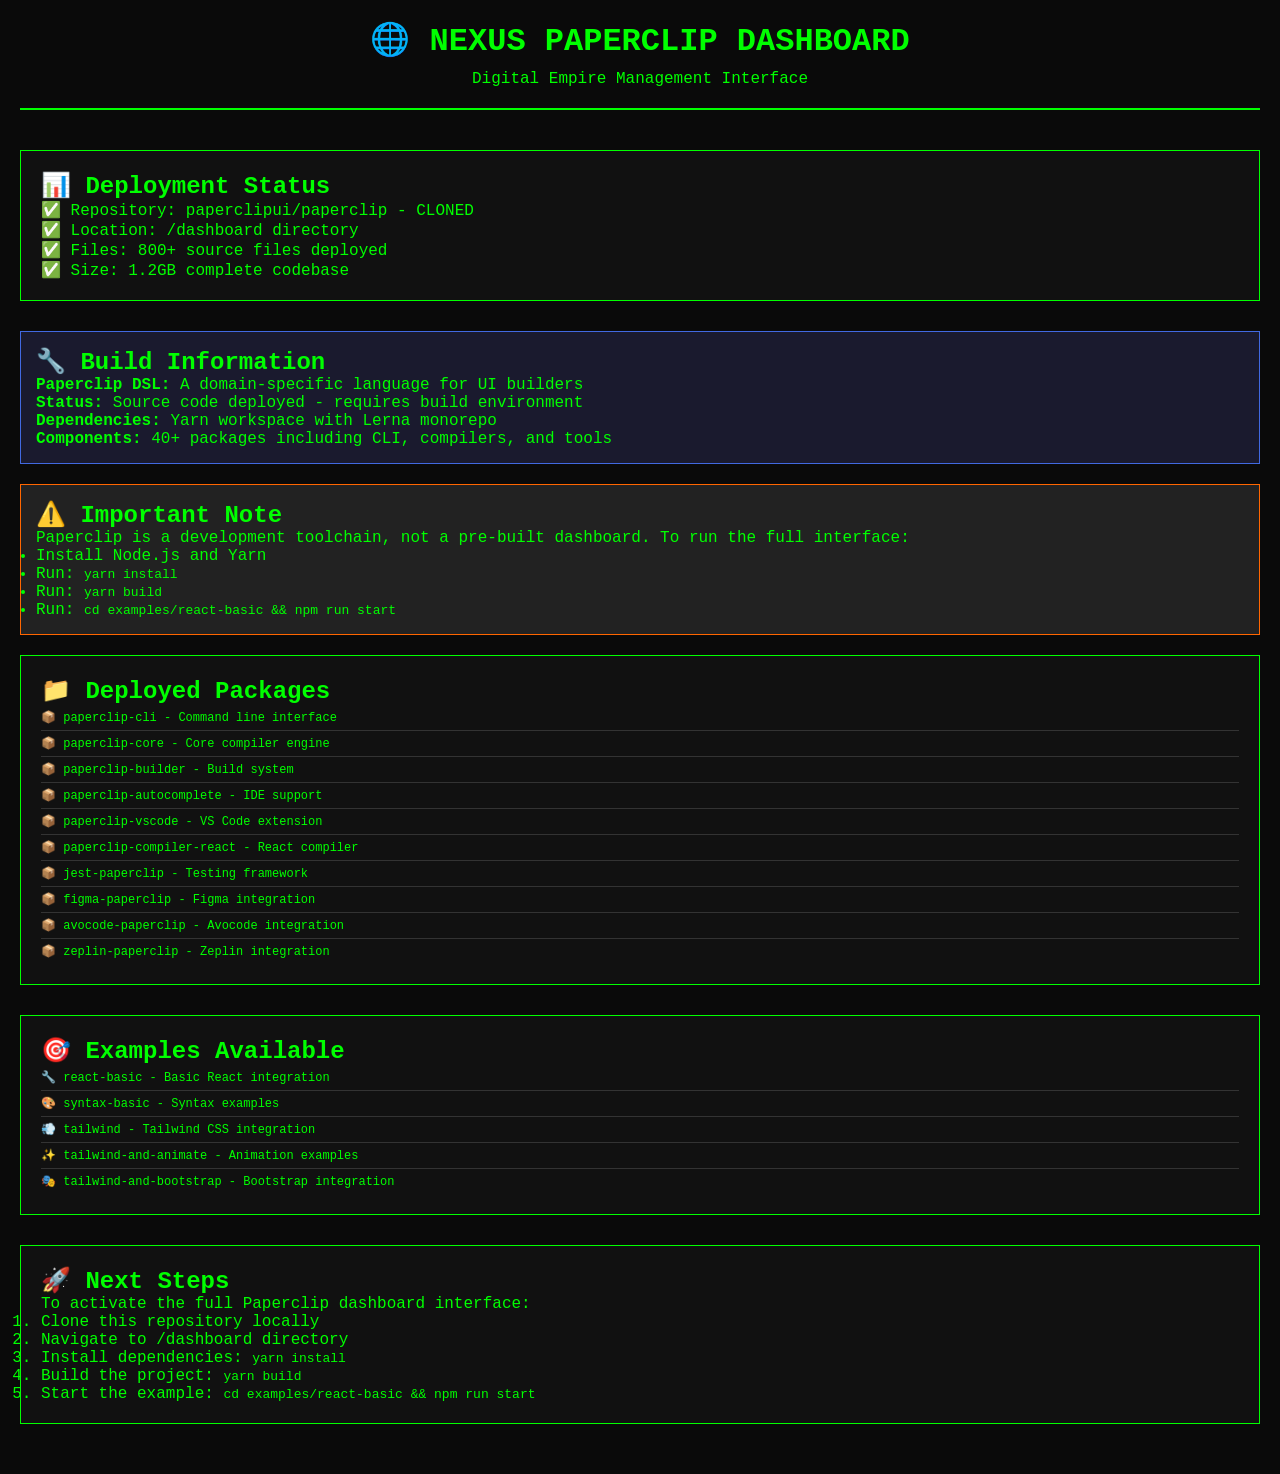
==== index.html @ abae4615 "Move index.html to root for GitHub Pages" ====
<!DOCTYPE html>
<html lang="en">
<head>
    <meta charset="UTF-8">
    <meta name="viewport" content="width=device-width, initial-scale=1.0">
    <title>NEXUS Paperclip Dashboard</title>
    <style>
        * { margin: 0; padding: 0; box-sizing: border-box; }
        body {
            font-family: 'Courier New', monospace;
            background: #0a0a0a;
            color: #00ff00;
            padding: 20px;
        }
        .header {
            text-align: center;
            margin-bottom: 40px;
            border-bottom: 2px solid #00ff00;
            padding-bottom: 20px;
        }
        .header h1 {
            font-size: 32px;
            margin-bottom: 10px;
        }
        .status {
            background: #111;
            border: 1px solid #00ff00;
            padding: 20px;
            margin-bottom: 30px;
        }
        .file-list {
            background: #111;
            border: 1px solid #00ff00;
            padding: 20px;
            margin-bottom: 30px;
        }
        .file-item {
            padding: 5px 0;
            border-bottom: 1px solid #333;
            font-size: 12px;
        }
        .file-item:last-child {
            border-bottom: none;
        }
        .note {
            background: #222;
            border: 1px solid #ff6600;
            padding: 15px;
            margin-bottom: 20px;
        }
        .build-info {
            background: #1a1a2e;
            border: 1px solid #4169E1;
            padding: 15px;
            margin-bottom: 20px;
        }
    </style>
</head>
<body>
    <div class="header">
        <h1>🌐 NEXUS PAPERCLIP DASHBOARD</h1>
        <p>Digital Empire Management Interface</p>
    </div>

    <div class="status">
        <h2>📊 Deployment Status</h2>
        <p>✅ Repository: paperclipui/paperclip - CLONED</p>
        <p>✅ Location: /dashboard directory</p>
        <p>✅ Files: 800+ source files deployed</p>
        <p>✅ Size: 1.2GB complete codebase</p>
    </div>

    <div class="build-info">
        <h2>🔧 Build Information</h2>
        <p><strong>Paperclip DSL:</strong> A domain-specific language for UI builders</p>
        <p><strong>Status:</strong> Source code deployed - requires build environment</p>
        <p><strong>Dependencies:</strong> Yarn workspace with Lerna monorepo</p>
        <p><strong>Components:</strong> 40+ packages including CLI, compilers, and tools</p>
    </div>

    <div class="note">
        <h2>⚠️ Important Note</h2>
        <p>Paperclip is a development toolchain, not a pre-built dashboard. To run the full interface:</p>
        <ul>
            <li>Install Node.js and Yarn</li>
            <li>Run: <code>yarn install</code></li>
            <li>Run: <code>yarn build</code></li>
            <li>Run: <code>cd examples/react-basic && npm run start</code></li>
        </ul>
    </div>

    <div class="file-list">
        <h2>📁 Deployed Packages</h2>
        <div class="file-item">📦 paperclip-cli - Command line interface</div>
        <div class="file-item">📦 paperclip-core - Core compiler engine</div>
        <div class="file-item">📦 paperclip-builder - Build system</div>
        <div class="file-item">📦 paperclip-autocomplete - IDE support</div>
        <div class="file-item">📦 paperclip-vscode - VS Code extension</div>
        <div class="file-item">📦 paperclip-compiler-react - React compiler</div>
        <div class="file-item">📦 jest-paperclip - Testing framework</div>
        <div class="file-item">📦 figma-paperclip - Figma integration</div>
        <div class="file-item">📦 avocode-paperclip - Avocode integration</div>
        <div class="file-item">📦 zeplin-paperclip - Zeplin integration</div>
    </div>

    <div class="file-list">
        <h2>🎯 Examples Available</h2>
        <div class="file-item">🔧 react-basic - Basic React integration</div>
        <div class="file-item">🎨 syntax-basic - Syntax examples</div>
        <div class="file-item">💨 tailwind - Tailwind CSS integration</div>
        <div class="file-item">✨ tailwind-and-animate - Animation examples</div>
        <div class="file-item">🎭 tailwind-and-bootstrap - Bootstrap integration</div>
    </div>

    <div class="status">
        <h2>🚀 Next Steps</h2>
        <p>To activate the full Paperclip dashboard interface:</p>
        <ol>
            <li>Clone this repository locally</li>
            <li>Navigate to /dashboard directory</li>
            <li>Install dependencies: <code>yarn install</code></li>
            <li>Build the project: <code>yarn build</code></li>
            <li>Start the example: <code>cd examples/react-basic && npm run start</code></li>
        </ol>
    </div>

    <script>
        console.log('NEXUS Paperclip Dashboard Loaded');
        console.log('Repository: paperclipui/paperclip');
        console.log('Status: Source code deployed successfully');
    </script>
</body>
</html>
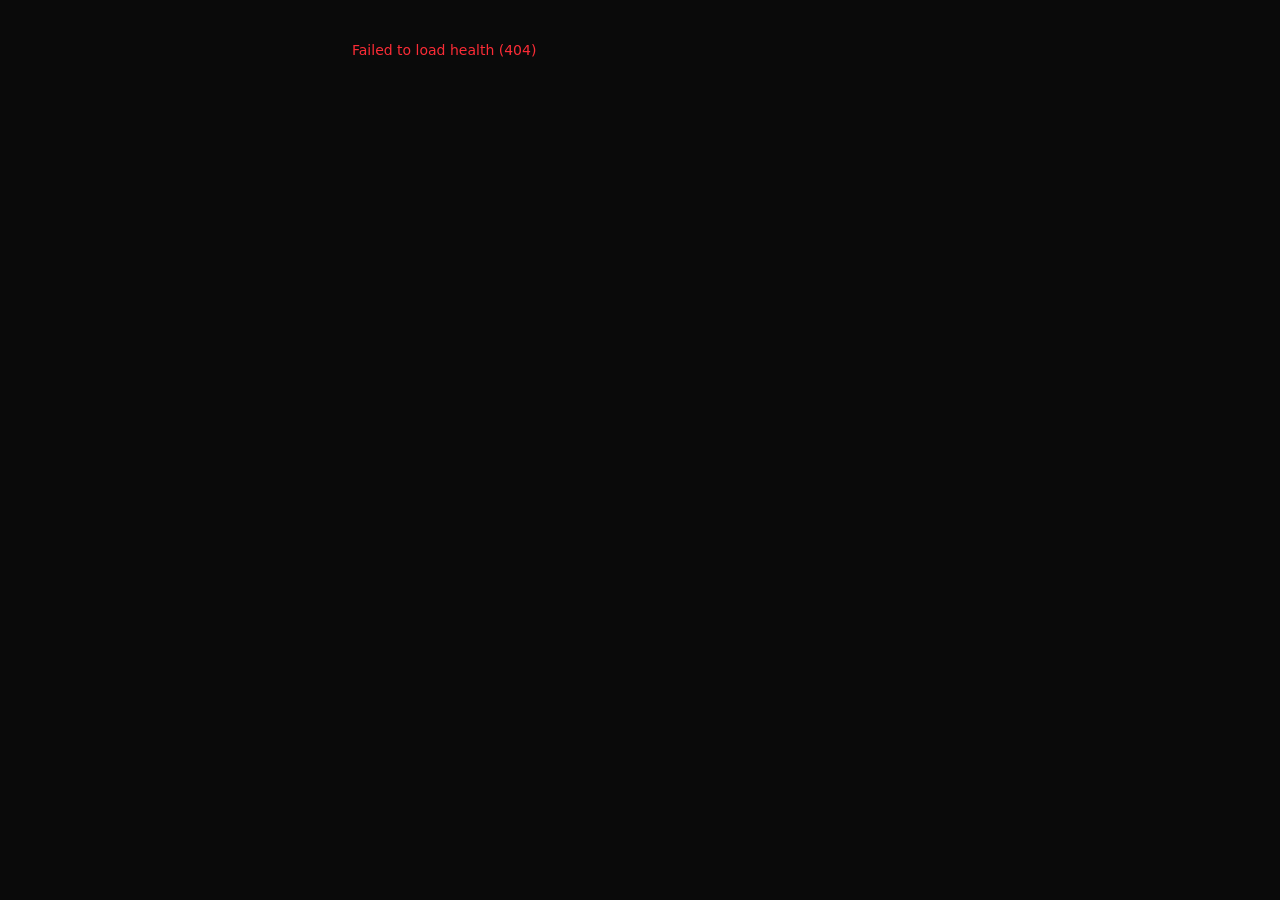
==== commit c9e68b99: "deploy: 25f101a3778b93f8e7ba72e385cc0760b57d634b" ====
--- a/index.html
+++ b/index.html
@@ -1,133 +1,49 @@
 <!DOCTYPE html>
-<html lang="en">
-<head>
-    <meta charset="UTF-8">
-    <meta name="viewport" content="width=device-width, initial-scale=1.0">
-    <title>NEXUS Paperclip Dashboard</title>
-    <style>
-        * { margin: 0; padding: 0; box-sizing: border-box; }
-        body {
-            font-family: 'Courier New', monospace;
-            background: #0a0a0a;
-            color: #00ff00;
-            padding: 20px;
+<html lang="en" class="dark">
+  <head>
+    <meta charset="UTF-8" />
+    <meta name="viewport" content="width=device-width, initial-scale=1.0, viewport-fit=cover" />
+    <meta name="theme-color" content="#18181b" />
+    <meta name="mobile-web-app-capable" content="yes" />
+    <meta name="apple-mobile-web-app-capable" content="yes" />
+    <meta name="apple-mobile-web-app-status-bar-style" content="black-translucent" />
+    <meta name="apple-mobile-web-app-title" content="Paperclip" />
+    <title>Paperclip</title>
+    <!-- PAPERCLIP_RUNTIME_BRANDING_START -->
+    <!-- PAPERCLIP_RUNTIME_BRANDING_END -->
+    <!-- PAPERCLIP_FAVICON_START -->
+    <link rel="icon" href="/favicon.ico" sizes="48x48" />
+    <link rel="icon" href="/favicon.svg" type="image/svg+xml" />
+    <link rel="icon" type="image/png" sizes="32x32" href="/favicon-32x32.png" />
+    <link rel="icon" type="image/png" sizes="16x16" href="/favicon-16x16.png" />
+    <!-- PAPERCLIP_FAVICON_END -->
+    <link rel="apple-touch-icon" sizes="180x180" href="/apple-touch-icon.png" />
+    <link rel="manifest" href="/site.webmanifest" />
+    <script>
+      (() => {
+        const key = "paperclip.theme";
+        const darkThemeColor = "#18181b";
+        const lightThemeColor = "#ffffff";
+        try {
+          const stored = window.localStorage.getItem(key);
+          const theme = stored === "light" || stored === "dark" ? stored : "dark";
+          const isDark = theme === "dark";
+          document.documentElement.classList.toggle("dark", isDark);
+          document.documentElement.style.colorScheme = isDark ? "dark" : "light";
+          const themeColorMeta = document.querySelector('meta[name="theme-color"]');
+          if (themeColorMeta) {
+            themeColorMeta.setAttribute("content", isDark ? darkThemeColor : lightThemeColor);
+          }
+        } catch {
+          document.documentElement.classList.add("dark");
+          document.documentElement.style.colorScheme = "dark";
         }
-        .header {
-            text-align: center;
-            margin-bottom: 40px;
-            border-bottom: 2px solid #00ff00;
-            padding-bottom: 20px;
-        }
-        .header h1 {
-            font-size: 32px;
-            margin-bottom: 10px;
-        }
-        .status {
-            background: #111;
-            border: 1px solid #00ff00;
-            padding: 20px;
-            margin-bottom: 30px;
-        }
-        .file-list {
-            background: #111;
-            border: 1px solid #00ff00;
-            padding: 20px;
-            margin-bottom: 30px;
-        }
-        .file-item {
-            padding: 5px 0;
-            border-bottom: 1px solid #333;
-            font-size: 12px;
-        }
-        .file-item:last-child {
-            border-bottom: none;
-        }
-        .note {
-            background: #222;
-            border: 1px solid #ff6600;
-            padding: 15px;
-            margin-bottom: 20px;
-        }
-        .build-info {
-            background: #1a1a2e;
-            border: 1px solid #4169E1;
-            padding: 15px;
-            margin-bottom: 20px;
-        }
-    </style>
-</head>
-<body>
-    <div class="header">
-        <h1>🌐 NEXUS PAPERCLIP DASHBOARD</h1>
-        <p>Digital Empire Management Interface</p>
-    </div>
-
-    <div class="status">
-        <h2>📊 Deployment Status</h2>
-        <p>✅ Repository: paperclipui/paperclip - CLONED</p>
-        <p>✅ Location: /dashboard directory</p>
-        <p>✅ Files: 800+ source files deployed</p>
-        <p>✅ Size: 1.2GB complete codebase</p>
-    </div>
-
-    <div class="build-info">
-        <h2>🔧 Build Information</h2>
-        <p><strong>Paperclip DSL:</strong> A domain-specific language for UI builders</p>
-        <p><strong>Status:</strong> Source code deployed - requires build environment</p>
-        <p><strong>Dependencies:</strong> Yarn workspace with Lerna monorepo</p>
-        <p><strong>Components:</strong> 40+ packages including CLI, compilers, and tools</p>
-    </div>
-
-    <div class="note">
-        <h2>⚠️ Important Note</h2>
-        <p>Paperclip is a development toolchain, not a pre-built dashboard. To run the full interface:</p>
-        <ul>
-            <li>Install Node.js and Yarn</li>
-            <li>Run: <code>yarn install</code></li>
-            <li>Run: <code>yarn build</code></li>
-            <li>Run: <code>cd examples/react-basic && npm run start</code></li>
-        </ul>
-    </div>
-
-    <div class="file-list">
-        <h2>📁 Deployed Packages</h2>
-        <div class="file-item">📦 paperclip-cli - Command line interface</div>
-        <div class="file-item">📦 paperclip-core - Core compiler engine</div>
-        <div class="file-item">📦 paperclip-builder - Build system</div>
-        <div class="file-item">📦 paperclip-autocomplete - IDE support</div>
-        <div class="file-item">📦 paperclip-vscode - VS Code extension</div>
-        <div class="file-item">📦 paperclip-compiler-react - React compiler</div>
-        <div class="file-item">📦 jest-paperclip - Testing framework</div>
-        <div class="file-item">📦 figma-paperclip - Figma integration</div>
-        <div class="file-item">📦 avocode-paperclip - Avocode integration</div>
-        <div class="file-item">📦 zeplin-paperclip - Zeplin integration</div>
-    </div>
-
-    <div class="file-list">
-        <h2>🎯 Examples Available</h2>
-        <div class="file-item">🔧 react-basic - Basic React integration</div>
-        <div class="file-item">🎨 syntax-basic - Syntax examples</div>
-        <div class="file-item">💨 tailwind - Tailwind CSS integration</div>
-        <div class="file-item">✨ tailwind-and-animate - Animation examples</div>
-        <div class="file-item">🎭 tailwind-and-bootstrap - Bootstrap integration</div>
-    </div>
-
-    <div class="status">
-        <h2>🚀 Next Steps</h2>
-        <p>To activate the full Paperclip dashboard interface:</p>
-        <ol>
-            <li>Clone this repository locally</li>
-            <li>Navigate to /dashboard directory</li>
-            <li>Install dependencies: <code>yarn install</code></li>
-            <li>Build the project: <code>yarn build</code></li>
-            <li>Start the example: <code>cd examples/react-basic && npm run start</code></li>
-        </ol>
-    </div>
-
-    <script>
-        console.log('NEXUS Paperclip Dashboard Loaded');
-        console.log('Repository: paperclipui/paperclip');
-        console.log('Status: Source code deployed successfully');
+      })();
     </script>
-</body>
+    <script type="module" crossorigin src="/assets/index-DBmn1EI9.js"></script>
+    <link rel="stylesheet" crossorigin href="/assets/index-B8541f5-.css">
+  </head>
+  <body>
+    <div id="root"></div>
+  </body>
 </html>
--- a/assets/index-B8541f5-.css
+++ b/assets/index-B8541f5-.css
@@ -0,0 +1 @@
+:root,.light,.light-theme{--blue-1: #fbfdff;--blue-2: #f4faff;--blue-3: #e6f4fe;--blue-4: #d5efff;--blue-5: #c2e5ff;--blue-6: #acd8fc;--blue-7: #8ec8f6;--blue-8: #5eb1ef;--blue-9: #0090ff;--blue-10: #0588f0;--blue-11: #0d74ce;--blue-12: #113264}@supports (color: color(display-p3 1 1 1)){@media(color-gamut:p3){:root,.light,.light-theme{--blue-1: color(display-p3 .986 .992 .999);--blue-2: color(display-p3 .96 .979 .998);--blue-3: color(display-p3 .912 .956 .991);--blue-4: color(display-p3 .853 .932 1);--blue-5: color(display-p3 .788 .894 .998);--blue-6: color(display-p3 .709 .843 .976);--blue-7: color(display-p3 .606 .777 .947);--blue-8: color(display-p3 .451 .688 .917);--blue-9: color(display-p3 .247 .556 .969);--blue-10: color(display-p3 .234 .523 .912);--blue-11: color(display-p3 .15 .44 .84);--blue-12: color(display-p3 .102 .193 .379)}}}.dark,.dark-theme{--blue-1: #0d1520;--blue-2: #111927;--blue-3: #0d2847;--blue-4: #003362;--blue-5: #004074;--blue-6: #104d87;--blue-7: #205d9e;--blue-8: #2870bd;--blue-9: #0090ff;--blue-10: #3b9eff;--blue-11: #70b8ff;--blue-12: #c2e6ff}@supports (color: color(display-p3 1 1 1)){@media(color-gamut:p3){.dark,.dark-theme{--blue-1: color(display-p3 .057 .081 .122);--blue-2: color(display-p3 .072 .098 .147);--blue-3: color(display-p3 .078 .154 .27);--blue-4: color(display-p3 .033 .197 .37);--blue-5: color(display-p3 .08 .245 .441);--blue-6: color(display-p3 .14 .298 .511);--blue-7: color(display-p3 .195 .361 .6);--blue-8: color(display-p3 .239 .434 .72);--blue-9: color(display-p3 .247 .556 .969);--blue-10: color(display-p3 .344 .612 .973);--blue-11: color(display-p3 .49 .72 1);--blue-12: color(display-p3 .788 .898 .99)}}}:root,.light,.light-theme{--slate-1: #fcfcfd;--slate-2: #f9f9fb;--slate-3: #f0f0f3;--slate-4: #e8e8ec;--slate-5: #e0e1e6;--slate-6: #d9d9e0;--slate-7: #cdced6;--slate-8: #b9bbc6;--slate-9: #8b8d98;--slate-10: #80838d;--slate-11: #60646c;--slate-12: #1c2024}@supports (color: color(display-p3 1 1 1)){@media(color-gamut:p3){:root,.light,.light-theme{--slate-1: color(display-p3 .988 .988 .992);--slate-2: color(display-p3 .976 .976 .984);--slate-3: color(display-p3 .94 .941 .953);--slate-4: color(display-p3 .908 .909 .925);--slate-5: color(display-p3 .88 .881 .901);--slate-6: color(display-p3 .85 .852 .876);--slate-7: color(display-p3 .805 .808 .838);--slate-8: color(display-p3 .727 .733 .773);--slate-9: color(display-p3 .547 .553 .592);--slate-10: color(display-p3 .503 .512 .549);--slate-11: color(display-p3 .379 .392 .421);--slate-12: color(display-p3 .113 .125 .14)}}}.dark,.dark-theme{--slate-1: #111113;--slate-2: #18191b;--slate-3: #212225;--slate-4: #272a2d;--slate-5: #2e3135;--slate-6: #363a3f;--slate-7: #43484e;--slate-8: #5a6169;--slate-9: #696e77;--slate-10: #777b84;--slate-11: #b0b4ba;--slate-12: #edeef0}@supports (color: color(display-p3 1 1 1)){@media(color-gamut:p3){.dark,.dark-theme{--slate-1: color(display-p3 .067 .067 .074);--slate-2: color(display-p3 .095 .098 .105);--slate-3: color(display-p3 .13 .135 .145);--slate-4: color(display-p3 .156 .163 .176);--slate-5: color(display-p3 .183 .191 .206);--slate-6: color(display-p3 .215 .226 .244);--slate-7: color(display-p3 .265 .28 .302);--slate-8: color(display-p3 .357 .381 .409);--slate-9: color(display-p3 .415 .431 .463);--slate-10: color(display-p3 .469 .483 .514);--slate-11: color(display-p3 .692 .704 .728);--slate-12: color(display-p3 .93 .933 .94)}}}:root,.light,.light-theme{--grass-1: #fbfefb;--grass-2: #f5fbf5;--grass-3: #e9f6e9;--grass-4: #daf1db;--grass-5: #c9e8ca;--grass-6: #b2ddb5;--grass-7: #94ce9a;--grass-8: #65ba74;--grass-9: #46a758;--grass-10: #3e9b4f;--grass-11: #2a7e3b;--grass-12: #203c25}@supports (color: color(display-p3 1 1 1)){@media(color-gamut:p3){:root,.light,.light-theme{--grass-1: color(display-p3 .986 .996 .985);--grass-2: color(display-p3 .966 .983 .964);--grass-3: color(display-p3 .923 .965 .917);--grass-4: color(display-p3 .872 .94 .865);--grass-5: color(display-p3 .811 .908 .802);--grass-6: color(display-p3 .733 .864 .724);--grass-7: color(display-p3 .628 .803 .622);--grass-8: color(display-p3 .477 .72 .482);--grass-9: color(display-p3 .38 .647 .378);--grass-10: color(display-p3 .344 .598 .342);--grass-11: color(display-p3 .263 .488 .261);--grass-12: color(display-p3 .151 .233 .153)}}}:root,.light,.light-theme{--cyan-1: #fafdfe;--cyan-2: #f2fafb;--cyan-3: #def7f9;--cyan-4: #caf1f6;--cyan-5: #b5e9f0;--cyan-6: #9ddde7;--cyan-7: #7dcedc;--cyan-8: #3db9cf;--cyan-9: #00a2c7;--cyan-10: #0797b9;--cyan-11: #107d98;--cyan-12: #0d3c48}@supports (color: color(display-p3 1 1 1)){@media(color-gamut:p3){:root,.light,.light-theme{--cyan-1: color(display-p3 .982 .992 .996);--cyan-2: color(display-p3 .955 .981 .984);--cyan-3: color(display-p3 .888 .965 .975);--cyan-4: color(display-p3 .821 .941 .959);--cyan-5: color(display-p3 .751 .907 .935);--cyan-6: color(display-p3 .671 .862 .9);--cyan-7: color(display-p3 .564 .8 .854);--cyan-8: color(display-p3 .388 .715 .798);--cyan-9: color(display-p3 .282 .627 .765);--cyan-10: color(display-p3 .264 .583 .71);--cyan-11: color(display-p3 .08 .48 .63);--cyan-12: color(display-p3 .108 .232 .277)}}}:root,.light,.light-theme{--amber-1: #fefdfb;--amber-2: #fefbe9;--amber-3: #fff7c2;--amber-4: #ffee9c;--amber-5: #fbe577;--amber-6: #f3d673;--amber-7: #e9c162;--amber-8: #e2a336;--amber-9: #ffc53d;--amber-10: #ffba18;--amber-11: #ab6400;--amber-12: #4f3422}@supports (color: color(display-p3 1 1 1)){@media(color-gamut:p3){:root,.light,.light-theme{--amber-1: color(display-p3 .995 .992 .985);--amber-2: color(display-p3 .994 .986 .921);--amber-3: color(display-p3 .994 .969 .782);--amber-4: color(display-p3 .989 .937 .65);--amber-5: color(display-p3 .97 .902 .527);--amber-6: color(display-p3 .936 .844 .506);--amber-7: color(display-p3 .89 .762 .443);--amber-8: color(display-p3 .85 .65 .3);--amber-9: color(display-p3 1 .77 .26);--amber-10: color(display-p3 .959 .741 .274);--amber-11: color(display-p3 .64 .4 0);--amber-12: color(display-p3 .294 .208 .145)}}}:root,.light,.light-theme{--red-1: #fffcfc;--red-2: #fff7f7;--red-3: #feebec;--red-4: #ffdbdc;--red-5: #ffcdce;--red-6: #fdbdbe;--red-7: #f4a9aa;--red-8: #eb8e90;--red-9: #e5484d;--red-10: #dc3e42;--red-11: #ce2c31;--red-12: #641723}@supports (color: color(display-p3 1 1 1)){@media(color-gamut:p3){:root,.light,.light-theme{--red-1: color(display-p3 .998 .989 .988);--red-2: color(display-p3 .995 .971 .971);--red-3: color(display-p3 .985 .925 .925);--red-4: color(display-p3 .999 .866 .866);--red-5: color(display-p3 .984 .812 .811);--red-6: color(display-p3 .955 .751 .749);--red-7: color(display-p3 .915 .675 .672);--red-8: color(display-p3 .872 .575 .572);--red-9: color(display-p3 .83 .329 .324);--red-10: color(display-p3 .798 .294 .285);--red-11: color(display-p3 .744 .234 .222);--red-12: color(display-p3 .36 .115 .143)}}}.mdxeditor .cm-editor{--sp-font-mono: var(--font-mono);--sp-font-body: var(--font-body);padding:var(--sp-space-4) 0}.mdxeditor .sp-editor .cm-editor{padding-bottom:0}.mdxeditor .cm-scroller{padding:0!important}.mdxeditor .cm-focused{outline:none}.mdxeditor .sp-wrapper{overflow:hidden}.mdxeditor .sp-layout{border:none}.mdxeditor .sp-cm pre{white-space:break-spaces;word-break:break-word;overflow-wrap:anywhere;flex-shrink:1}.mdxeditor .cm-mergeView .cm-scroller,.mdxeditor .cm-sourceView .cm-scroller{font-family:var(--font-mono);line-height:1.3rem;font-size:var(--text-xs)}.mdxeditor .cm-gutters{background:transparent;font-size:var(--text-xxs)}.mdxeditor .cm-activeLine{background:transparent}.mdxeditor .cm-tooltip-autocomplete{background:var(--baseBgSubtle)}.mdxeditor hr.selected[data-lexical-decorator=true]{outline:2px solid highlight}._editorRoot_1e2ox_53{--accentBase: var(--blue-1);--accentBgSubtle: var(--blue-2);--accentBg: var(--blue-3);--accentBgHover: var(--blue-4);--accentBgActive: var(--blue-5);--accentLine: var(--blue-6);--accentBorder: var(--blue-7);--accentBorderHover: var(--blue-8);--accentSolid: var(--blue-9);--accentSolidHover: var(--blue-10);--accentText: var(--blue-11);--accentTextContrast: var(--blue-12);--basePageBg: white;--baseBase: var(--slate-1);--baseBgSubtle: var(--slate-2);--baseBg: var(--slate-3);--baseBgHover: var(--slate-4);--baseBgActive: var(--slate-5);--baseLine: var(--slate-6);--baseBorder: var(--slate-7);--baseBorderHover: var(--slate-8);--baseSolid: var(--slate-9);--baseSolidHover: var(--slate-10);--baseText: var(--slate-11);--baseTextContrast: var(--slate-12);--admonitionTipBg: var(--cyan-4);--admonitionTipBorder: var(--cyan-8);--admonitionInfoBg: var(--grass-4);--admonitionInfoBorder: var(--grass-8);--admonitionCautionBg: var(--amber-4);--admonitionCautionBorder: var(--amber-8);--admonitionDangerBg: var(--red-4);--admonitionDangerBorder: var(--red-8);--admonitionNoteBg: var(--slate-4);--admonitionNoteBorder: var(--slate-8);--error-color: var(--red-10);--spacing-0: 0px;--spacing-px: 1px;--spacing-0_5: .125rem;--spacing-1: .25rem;--spacing-1_5: .375rem;--spacing-2: .5rem;--spacing-2_5: .625rem;--spacing-3: .75rem;--spacing-3_5: .875rem;--spacing-4: 1rem;--spacing-5: 1.25rem;--spacing-6: 1.5rem;--spacing-7: 1.75rem;--spacing-8: 2rem;--spacing-9: 2.25rem;--spacing-10: 2.5rem;--spacing-11: 2.75rem;--spacing-12: 3rem;--spacing-14: 3.5rem;--spacing-16: 4rem;--spacing-20: 5rem;--spacing-24: 6rem;--spacing-28: 7rem;--spacing-32: 8rem;--spacing-36: 9rem;--spacing-40: 10rem;--spacing-44: 11rem;--spacing-48: 12rem;--spacing-52: 13rem;--spacing-56: 14rem;--spacing-60: 15rem;--spacing-64: 16rem;--spacing-72: 18rem;--spacing-80: 20rem;--spacing-96: 24rem;--radius-none: 0px;--radius-small: var(--spacing-0_5);--radius-base: var(--spacing-1);--radius-medium: var(--spacing-1_5);--radius-large: var(--spacing-2);--radius-extra-large: var(--spacing-3);--radius-full: 9999px;--font-mono: ui-monospace, SFMono-Regular, Menlo, Monaco, Consolas, "Liberation Mono", "Courier New", monospace;--font-body: system-ui, -apple-system, BlinkMacSystemFont, "Segoe UI", Roboto, Oxygen, Ubuntu, Cantarell, "Open Sans", "Helvetica Neue", sans-serif;--text-base: 1rem;--text-sm: .875rem;--text-xs: .75rem;--text-xxs: .6rem;font-family:var(--font-body);color:var(--baseText)}._nestedListItem_1e2ox_158{list-style:none}._toolbarRoot_1e2ox_162{z-index:2;display:flex;flex-direction:row;gap:var(--spacing-1);border-radius:var(--radius-medium);padding:var(--spacing-1_5);align-items:center;overflow-x:auto;position:sticky;top:0;background-color:var(--baseBg);width:inherit}._toolbarRoot_1e2ox_162 div[role=separator]{margin:var(--spacing-2) var(--spacing-1);border-left:1px solid var(--baseBorder);border-right:1px solid var(--baseBase);height:var(--spacing-4)}._toolbarRoot_1e2ox_162 svg{color:var(--baseTextContrast);display:block}._readOnlyToolbarRoot_1e2ox_189{pointer-events:none;background:var(--baseBase)}._readOnlyToolbarRoot_1e2ox_189>div{opacity:.5}._toolbarModeSwitch_1e2ox_198{opacity:1!important;margin-left:auto;align-self:stretch;align-items:stretch;display:flex;border:1px solid var(--baseBg);border-radius:var(--radius-medium);font-size:var(--text-xs)}._toolbarModeSwitch_1e2ox_198 ._toolbarToggleItem_1e2ox_208{padding-inline-end:var(--spacing-4);padding-inline-start:var(--spacing-4)}._toolbarModeSwitch_1e2ox_198 ._toolbarToggleItem_1e2ox_208:active,._toolbarModeSwitch_1e2ox_198 ._toolbarToggleItem_1e2ox_208[data-state=on]{background-color:var(--baseBorder)}._toolbarGroupOfGroups_1e2ox_219{display:flex;margin:0 var(--spacing-1)}._toolbarToggleSingleGroup_1e2ox_224:first-of-type ._toolbarToggleItem_1e2ox_208:only-child,._toolbarToggleSingleGroup_1e2ox_224:only-child ._toolbarToggleItem_1e2ox_208:first-child,._toolbarModeSwitch_1e2ox_198 ._toolbarToggleItem_1e2ox_208:first-child{border-top-left-radius:var(--radius-base);border-bottom-left-radius:var(--radius-base)}._toolbarToggleSingleGroup_1e2ox_224:last-of-type ._toolbarToggleItem_1e2ox_208:only-child,._toolbarToggleSingleGroup_1e2ox_224:only-child ._toolbarToggleItem_1e2ox_208:last-child,._toolbarModeSwitch_1e2ox_198 ._toolbarToggleItem_1e2ox_208:last-child{border-top-right-radius:var(--radius-base);border-bottom-right-radius:var(--radius-base)}._toolbarToggleItem_1e2ox_208,._toolbarButton_1e2ox_239{border:0;background-color:transparent;font-size:inherit;-webkit-appearance:none;-moz-appearance:none;appearance:none;all:unset;box-sizing:border-box;cursor:default;padding:var(--spacing-0_5)}@media(hover:hover){._toolbarToggleItem_1e2ox_208:hover,._toolbarButton_1e2ox_239:hover{background-color:var(--baseBgActive)}}._toolbarToggleItem_1e2ox_208:active svg,._toolbarButton_1e2ox_239:active svg{transform:translate(1px,1px)}._toolbarToggleItem_1e2ox_208[data-state=on],._toolbarButton_1e2ox_239[data-state=on],._toolbarToggleItem_1e2ox_208:active,._toolbarButton_1e2ox_239:active{color:var(--baseTextContrast);background-color:var(--baseBgActive)}._toolbarToggleItem_1e2ox_208[data-disabled],._toolbarButton_1e2ox_239[data-disabled]{pointer-events:none}._toolbarToggleItem_1e2ox_208[data-disabled] svg,._toolbarButton_1e2ox_239[data-disabled] svg{color:var(--baseBorderHover)}._toolbarButton_1e2ox_239{border-radius:var(--radius-base)}._toolbarButton_1e2ox_239+._toolbarButton_1e2ox_239{margin-left:var(--spacing-1)}._activeToolbarButton_1e2ox_275{color:var(--accentText)}._toolbarToggleSingleGroup_1e2ox_224{display:flex;align-items:center;white-space:nowrap}._toolbarNodeKindSelectContainer_1e2ox_285,._toolbarButtonDropdownContainer_1e2ox_286,._toolbarCodeBlockLanguageSelectContent_1e2ox_287,._selectContainer_1e2ox_288{filter:drop-shadow(0 2px 2px rgb(0 0 0 / .2));z-index:3;width:var(--spacing-36);border-bottom-left-radius:var(--radius-base);border-bottom-right-radius:var(--radius-base);background-color:var(--basePageBg);font-size:var(--text-sm)}._toolbarButtonDropdownContainer_1e2ox_286,._toolbarButtonDropdownContainer_1e2ox_286 ._selectItem_1e2ox_301:first-child{border-top-right-radius:var(--radius-base)}._toolbarNodeKindSelectTrigger_1e2ox_306,._toolbarButtonSelectTrigger_1e2ox_307,._selectTrigger_1e2ox_308{border:0;background-color:transparent;display:flex;color:inherit;align-items:center;width:var(--spacing-36);padding:var(--spacing-0_5) var(--spacing-1);padding-inline-start:var(--spacing-2);border-radius:var(--radius-medium);white-space:nowrap;flex-wrap:nowrap;font-size:var(--text-sm);background-color:var(--basePageBg);margin:0 var(--spacing-1)}._toolbarNodeKindSelectTrigger_1e2ox_306[data-state=open],._toolbarButtonSelectTrigger_1e2ox_307[data-state=open],._selectTrigger_1e2ox_308[data-state=open]{filter:drop-shadow(0 2px 2px rgb(0 0 0 / .2));border-bottom-right-radius:var(--radius-none);border-bottom-left-radius:var(--radius-none)}._selectTrigger_1e2ox_308[data-placeholder]>span:first-child{color:var(--baseBorderHover)}._toolbarButtonSelectTrigger_1e2ox_307{width:auto;padding-inline-start:var(--spacing-2);padding-inline-end:var(--spacing-1);padding-block:var(--spacing-0_5)}._toolbarCodeBlockLanguageSelectTrigger_1e2ox_343,._toolbarCodeBlockLanguageSelectContent_1e2ox_287{width:var(--spacing-48)}._toolbarNodeKindSelectItem_1e2ox_348,._selectItem_1e2ox_301{cursor:default;display:flex;padding:var(--spacing-2)}._toolbarNodeKindSelectItem_1e2ox_348[data-highlighted],._selectItem_1e2ox_301[data-highlighted]{background-color:var(--baseBg)}._toolbarNodeKindSelectItem_1e2ox_348[data-state=checked],._selectItem_1e2ox_301[data-state=checked]{color:var(--baseTextContrast);background-color:var(--baseBg)}._toolbarNodeKindSelectItem_1e2ox_348[data-highlighted],._selectItem_1e2ox_301[data-highlighted]{outline:none}._toolbarNodeKindSelectItem_1e2ox_348:last-child,._selectItem_1e2ox_301:last-child{border-bottom-left-radius:var(--radius-base);border-bottom-right-radius:var(--radius-base)}._toolbarNodeKindSelectDropdownArrow_1e2ox_373,._selectDropdownArrow_1e2ox_374{margin-left:auto;display:flex;align-items:center}._contentEditable_1e2ox_380{box-sizing:border-box;width:100%;color:var(--baseTextContrast);padding:var(--spacing-3)}._contentEditable_1e2ox_380:focus{outline:none}._codeMirrorWrapper_1e2ox_392{margin-bottom:var(--spacing-5);border:1px solid var(--baseLine);border-radius:var(--radius-medium);overflow:hidden;padding:.8rem;position:relative}._sandPackWrapper_1e2ox_401{margin-bottom:var(--spacing-5);border:1px solid var(--baseLine);border-radius:var(--radius-medium);overflow:hidden;position:relative}._codeMirrorToolbar_1e2ox_409{position:absolute;right:0;top:0;display:flex;gap:var(--spacing-1);padding:var(--spacing-1);z-index:1;background-color:var(--baseBase);border-bottom-left-radius:var(--radius-base)}._frontmatterWrapper_1e2ox_413{border-radius:var(--radius-medium);padding:var(--spacing-3);background-color:var(--baseBgSubtle)}._frontmatterWrapper_1e2ox_413[data-expanded=true]{margin-bottom:var(--spacing-10)}._frontmatterToggleButton_1e2ox_423{border:0;background-color:transparent;font-size:inherit;-webkit-appearance:none;-moz-appearance:none;appearance:none;all:unset;box-sizing:border-box;cursor:default;display:flex;align-items:center;gap:var(--spacing-1);font-size:var(--text-sm)}._propertyPanelTitle_1e2ox_431{font-size:var(--text-xs);font-weight:400;margin:0;padding-top:var(--spacing-2);padding-left:var(--spacing-2)}._propertyEditorTable_1e2ox_439{table-layout:fixed;border-spacing:var(--spacing-2)}._propertyEditorTable_1e2ox_439 th{text-align:left;font-size:var(--text-sm);padding:var(--spacing-2) var(--spacing-3)}._propertyEditorTable_1e2ox_439 col:nth-child(1){width:30%}._propertyEditorTable_1e2ox_439 col:nth-child(2){width:70%}._propertyEditorTable_1e2ox_439 td:last-child ._iconButton_1e2ox_457{margin-left:var(--spacing-4);margin-right:var(--spacing-4)}._propertyEditorTable_1e2ox_439 ._readOnlyColumnCell_1e2ox_462{padding-left:0}._propertyEditorLabelCell_1e2ox_467{font-weight:400}._readOnlyColumnCell_1e2ox_462{padding-left:0}._buttonsFooter_1e2ox_475{display:flex;justify-content:flex-end;gap:var(--spacing-2)}._propertyEditorInput_1e2ox_481{border:0;background-color:transparent;font-size:inherit;-webkit-appearance:none;-moz-appearance:none;appearance:none;all:unset;box-sizing:border-box;cursor:default;width:100%;padding:var(--spacing-2) var(--spacing-3);border-radius:var(--radius-base);border:1px solid var(--baseBorder);background-color:var(--baseBase);font-size:var(--text-sm)}._iconButton_1e2ox_457{border:0;background-color:transparent;font-size:inherit;-webkit-appearance:none;-moz-appearance:none;appearance:none;all:unset;box-sizing:border-box;cursor:default;color:var(--baseText)}@media(hover:hover){._iconButton_1e2ox_457:hover{color:var(--baseTextContrast)}}._iconButton_1e2ox_457:disabled,._iconButton_1e2ox_457:disabled:hover{color:var(--baseLine)}._primaryButton_1e2ox_507,._secondaryButton_1e2ox_508{border:0;background-color:transparent;font-size:inherit;-webkit-appearance:none;-moz-appearance:none;appearance:none;all:unset;box-sizing:border-box;cursor:default;padding:var(--spacing-2) var(--spacing-3);border:1px solid var(--accentBorder);background-color:var(--accentSolidHover);color:var(--baseBase);font-size:var(--text-xs);border-radius:var(--radius-medium)}._primaryButton_1e2ox_507:disabled,._secondaryButton_1e2ox_508:disabled{background:var(--accentLine);border-color:var(--accentBg)}._smallButton_1e2ox_523{font-size:var(--text-xs);padding:var(--spacing-1) var(--spacing-2);border-radius:var(--radius-base)}._secondaryButton_1e2ox_508{border:1px solid var(--baseBorder);background-color:var(--baseSolidHover);color:var(--baseBase)}._dialogForm_1e2ox_535{display:flex;flex-direction:row;gap:var(--spacing-2)}._linkDialogEditForm_1e2ox_541{display:flex;flex-direction:column;align-items:stretch;gap:var(--spacing-2);padding:0}._linkDialogInputContainer_1e2ox_549{display:flex;flex-direction:column;align-items:stretch}._linkDialogInputWrapper_1e2ox_555{display:flex;align-items:center;background-color:var(--baseBase);border-radius:var(--radius-base);border:1px solid var(--baseBorder)}._linkDialogInputWrapper_1e2ox_555[data-visible-dropdown=true]{border-bottom-left-radius:var(--radius-none);border-bottom-right-radius:var(--radius-none);border-bottom-width:0}._linkDialogInputWrapper_1e2ox_555>button{border:0;background-color:transparent;font-size:inherit;-webkit-appearance:none;-moz-appearance:none;appearance:none;all:unset;box-sizing:border-box;cursor:default;padding-right:var(--spacing-2)}._linkDialogInput_1e2ox_549,._dialogInput_1e2ox_576{border:0;background-color:transparent;font-size:inherit;-webkit-appearance:none;-moz-appearance:none;appearance:none;all:unset;box-sizing:border-box;cursor:default;width:20rem;padding:var(--spacing-2) var(--spacing-3);font-size:var(--text-sm)}._linkDialogInput_1e2ox_549::-moz-placeholder,._dialogInput_1e2ox_576::-moz-placeholder{color:var(--baseBorder)}._linkDialogInput_1e2ox_549::placeholder,._dialogInput_1e2ox_576::placeholder{color:var(--baseBorder)}._linkDialogAnchor_1e2ox_587{position:fixed;background-color:highlight;z-index:-1}._linkDialogAnchor_1e2ox_587[data-visible=true]{visibility:visible}._linkDialogAnchor_1e2ox_587[data-visible=false]{visibility:hidden}._linkDialogPopoverContent_1e2ox_601,._tableColumnEditorPopoverContent_1e2ox_602,._dialogContent_1e2ox_603{filter:drop-shadow(0 2px 2px rgb(0 0 0 / .2));display:flex;align-items:center;gap:var(--spacing-0_5);border-radius:var(--radius-medium);border:1px solid var(--baseBg);background-color:var(--basePageBg);padding:var(--spacing-1) var(--spacing-1);font-size:var(--text-sm)}._largeDialogContent_1e2ox_615{filter:drop-shadow(0 2px 2px rgb(0 0 0 / .2));gap:var(--spacing-0_5);border-radius:var(--radius-medium);border:1px solid var(--baseBorder);background-color:var(--baseBgSubtle);padding:var(--spacing-4);font-size:var(--text-sm)}._dialogTitle_1e2ox_625{font-size:var(--text-base);font-weight:600;padding-left:var(--spacing-2)}._dialogCloseButton_1e2ox_631{border:0;background-color:transparent;font-size:inherit;-webkit-appearance:none;-moz-appearance:none;appearance:none;all:unset;box-sizing:border-box;cursor:default;position:absolute;top:10px;right:10px}._popoverContent_1e2ox_638{filter:drop-shadow(0 2px 2px rgb(0 0 0 / .2));display:flex;align-items:center;gap:var(--spacing-0_5);border-radius:var(--radius-medium);background-color:var(--baseBgSubtle);padding:var(--spacing-2) var(--spacing-2);font-size:var(--text-sm);z-index:1}._popoverArrow_1e2ox_650{fill:var(--basePageBg)}._linkDialogPreviewAnchor_1e2ox_654{margin-right:var(--spacing-1);display:flex;align-items:center;color:var(--accentText);text-decoration:none;border:1px solid transparent}@media(hover:hover){._linkDialogPreviewAnchor_1e2ox_654:hover{color:var(--accentSolidHover)}}._linkDialogPreviewAnchor_1e2ox_654 span{max-width:14rem;overflow-x:hidden;text-overflow:ellipsis;white-space:nowrap}._tooltipTrigger_1e2ox_677{align-self:center}._tooltipContent_1e2ox_681{z-index:2;position:relative;border-radius:var(--radius-medium);padding:var(--spacing-1) var(--spacing-2);font-size:var(--text-xs);background-color:var(--baseText);color:var(--baseBase)}._tooltipContent_1e2ox_681 svg{fill:var(--baseText)}._actionButton_1e2ox_695{border:0;background-color:transparent;font-size:inherit;-webkit-appearance:none;-moz-appearance:none;appearance:none;all:unset;box-sizing:border-box;cursor:default;padding:var(--spacing-1);padding:var(--spacing-1) var(--spacing-1);border-radius:var(--radius-medium);color:var(--baseTextContrast)}._actionButton_1e2ox_695 svg{display:block}@media(hover:hover){._actionButton_1e2ox_695:hover{background-color:var(--baseBg)}}._actionButton_1e2ox_695:active svg{transform:translate(1px,1px)}._actionButton_1e2ox_695[data-state=on],._actionButton_1e2ox_695:active{background-color:var(--baseBg);color:var(--baseTextContrast)}._primaryActionButton_1e2ox_702{background-color:var(--accentSolid);color:var(--baseBase)}@media(hover:hover){._primaryActionButton_1e2ox_702:hover{background-color:var(--accentSolidHover);color:var(--baseBase)}}._tableEditor_1e2ox_714{table-layout:fixed;width:100%;height:100%;border-spacing:0;border-collapse:collapse}._tableEditor_1e2ox_714 thead>tr>th{text-align:right}._tableEditor_1e2ox_714>tbody>tr>td:not(._toolCell_1e2ox_725),._tableEditor_1e2ox_714>tbody>tr>th:not(._toolCell_1e2ox_725):not([data-tool-cell=true]){border:1px solid var(--baseBgActive);padding:var(--spacing-1) var(--spacing-2);white-space:normal}:is(._tableEditor_1e2ox_714>tbody>tr>td:not(._toolCell_1e2ox_725),._tableEditor_1e2ox_714>tbody>tr>th:not(._toolCell_1e2ox_725):not([data-tool-cell=true]))>div{outline:none}:is(._tableEditor_1e2ox_714>tbody>tr>td:not(._toolCell_1e2ox_725),._tableEditor_1e2ox_714>tbody>tr>th:not(._toolCell_1e2ox_725):not([data-tool-cell=true]))>div>p{margin:0}[data-active=true]:is(._tableEditor_1e2ox_714>tbody>tr>td:not(._toolCell_1e2ox_725),._tableEditor_1e2ox_714>tbody>tr>th:not(._toolCell_1e2ox_725):not([data-tool-cell=true])){outline:solid 1px var(--baseSolid)}._tableEditor_1e2ox_714 ._tableColumnEditorTrigger_1e2ox_744,._tableEditor_1e2ox_714 ._tableRowEditorTrigger_1e2ox_745,._tableEditor_1e2ox_714 ._addRowButton_1e2ox_746,._tableEditor_1e2ox_714 ._addColumnButton_1e2ox_747,._tableEditor_1e2ox_714 ._iconButton_1e2ox_457{opacity:.15}@media(hover:hover){._tableEditor_1e2ox_714:hover ._tableColumnEditorTrigger_1e2ox_744,._tableEditor_1e2ox_714:hover ._tableRowEditorTrigger_1e2ox_745,._tableEditor_1e2ox_714:hover ._addRowButton_1e2ox_746,._tableEditor_1e2ox_714:hover ._addColumnButton_1e2ox_747,._tableEditor_1e2ox_714:hover ._iconButton_1e2ox_457{opacity:.3}._tableEditor_1e2ox_714:hover ._tableColumnEditorTrigger_1e2ox_744:hover,._tableEditor_1e2ox_714:hover ._tableRowEditorTrigger_1e2ox_745:hover,._tableEditor_1e2ox_714:hover ._addRowButton_1e2ox_746:hover,._tableEditor_1e2ox_714:hover ._addColumnButton_1e2ox_747:hover,._tableEditor_1e2ox_714:hover ._iconButton_1e2ox_457:hover{opacity:1}}._toolCell_1e2ox_725{text-align:right}._toolCell_1e2ox_725 button{margin:auto;display:block}._tableColumnEditorTrigger_1e2ox_744{border:0;background-color:transparent;font-size:inherit;-webkit-appearance:none;-moz-appearance:none;appearance:none;all:unset;box-sizing:border-box;cursor:default;color:var(--baseTextContrast);padding:var(--spacing-1);border-radius:var(--radius-full);opacity:.2}._tableColumnEditorTrigger_1e2ox_744 svg{display:block}@media(hover:hover){._tableColumnEditorTrigger_1e2ox_744:hover{background-color:var(--baseBg)}}._tableColumnEditorTrigger_1e2ox_744:active svg{transform:translate(1px,1px)}._tableColumnEditorTrigger_1e2ox_744[data-state=on],._tableColumnEditorTrigger_1e2ox_744:active{background-color:var(--baseBg);color:var(--baseTextContrast)}._tableColumnEditorTrigger_1e2ox_744[data-active=true]{opacity:1!important}._tableColumnEditorToolbar_1e2ox_789{display:flex}._tableColumnEditorToolbar_1e2ox_789>button{border:0;background-color:transparent;font-size:inherit;-webkit-appearance:none;-moz-appearance:none;appearance:none;all:unset;box-sizing:border-box;cursor:default;padding:var(--spacing-1);color:var(--baseTextContrast)}._tableColumnEditorToolbar_1e2ox_789>button svg{display:block}@media(hover:hover){._tableColumnEditorToolbar_1e2ox_789>button:hover{background-color:var(--baseBg)}}._tableColumnEditorToolbar_1e2ox_789>button:active svg{transform:translate(1px,1px)}._tableColumnEditorToolbar_1e2ox_789>button[data-state=on],._tableColumnEditorToolbar_1e2ox_789>button:active{background-color:var(--baseBg);color:var(--baseTextContrast)}._tableColumnEditorToolbar_1e2ox_789 [role=separator]{margin-left:var(--spacing-1);margin-right:var(--spacing-1)}._toggleGroupRoot_1e2ox_802{display:inline-flex}._toggleGroupRoot_1e2ox_802 button{border:0;background-color:transparent;font-size:inherit;-webkit-appearance:none;-moz-appearance:none;appearance:none;all:unset;box-sizing:border-box;cursor:default;padding:var(--spacing-1);color:var(--baseTextContrast)}._toggleGroupRoot_1e2ox_802 button svg{display:block}@media(hover:hover){._toggleGroupRoot_1e2ox_802 button:hover{background-color:var(--baseBg)}}._toggleGroupRoot_1e2ox_802 button:active svg{transform:translate(1px,1px)}._toggleGroupRoot_1e2ox_802 button[data-state=on],._toggleGroupRoot_1e2ox_802 button:active{background-color:var(--baseBg);color:var(--baseTextContrast)}._toggleGroupRoot_1e2ox_802 button:first-child{border-top-left-radius:var(--radius-base);border-bottom-left-radius:var(--radius-base)}._toggleGroupRoot_1e2ox_802 button:last-child{border-top-right-radius:var(--radius-base);border-bottom-right-radius:var(--radius-base)}._tableToolsColumn_1e2ox_820{width:2rem}._tableToolsColumn_1e2ox_820 button{margin:auto;display:block}._leftAlignedCell_1e2ox_829{text-align:left}._rightAlignedCell_1e2ox_833{text-align:right}._centeredCell_1e2ox_837{text-align:center}._addColumnButton_1e2ox_747,._addRowButton_1e2ox_746{border:0;background-color:transparent;font-size:inherit;-webkit-appearance:none;-moz-appearance:none;appearance:none;all:unset;box-sizing:border-box;cursor:default;padding:var(--spacing-1);color:var(--baseTextContrast);background-color:var(--baseBase);display:flex;align-items:center}._addColumnButton_1e2ox_747 svg,._addRowButton_1e2ox_746 svg{display:block}@media(hover:hover){._addColumnButton_1e2ox_747:hover,._addRowButton_1e2ox_746:hover{background-color:var(--baseBg)}}._addColumnButton_1e2ox_747:active svg,._addRowButton_1e2ox_746:active svg{transform:translate(1px,1px)}._addColumnButton_1e2ox_747[data-state=on],._addRowButton_1e2ox_746[data-state=on],._addColumnButton_1e2ox_747:active,._addRowButton_1e2ox_746:active{background-color:var(--baseBg);color:var(--baseTextContrast)}._addColumnButton_1e2ox_747 svg,._addRowButton_1e2ox_746 svg{margin:auto}._addRowButton_1e2ox_746{width:100%;margin-top:var(--spacing-px);box-sizing:border-box;border-bottom-right-radius:var(--radius-medium);border-bottom-left-radius:var(--radius-medium)}._addColumnButton_1e2ox_747{margin-left:var(--spacing-px);height:100%;border-top-right-radius:var(--radius-medium);border-bottom-right-radius:var(--radius-medium)}._dialogOverlay_1e2ox_870{position:fixed;top:0;right:0;bottom:0;left:0;animation:_overlayShow_1e2ox_1 .15s cubic-bezier(.16,1,.3,1);background-color:var(--baseBase);z-index:51;opacity:.5}._dialogContent_1e2ox_603,._largeDialogContent_1e2ox_615{position:fixed;top:50%;left:50%;transform:translate(-50%,-50%);animation:_contentShow_1e2ox_1 .15s cubic-bezier(.16,1,.3,1);z-index:52}._dialogContent_1e2ox_603:focus,._largeDialogContent_1e2ox_615:focus{outline:none}@keyframes _overlayShow_1e2ox_1{0%{opacity:0}to{opacity:.5}}@keyframes _contentShow_1e2ox_1{0%{opacity:0;transform:translate(-50%,-48%) scale(.96)}to{opacity:1;transform:translate(-50%,-50%) scale(1)}}._focusedImage_1e2ox_916{outline:highlight solid 2px}._imageWrapper_1e2ox_920{display:inline-block;position:relative}._imageWrapper_1e2ox_920[draggable=true]{cursor:move;cursor:grab;cursor:-webkit-grab}._editImageToolbar_1e2ox_933{position:absolute;right:0;top:0;display:flex;gap:var(--spacing-1);padding:var(--spacing-1);z-index:1;background-color:var(--baseBase);border-bottom-left-radius:var(--radius-base)}._editImageButton_1e2ox_937 svg{display:block}._inlineEditor_1e2ox_943{display:inline-flex;border-radius:var(--radius-medium);padding:var(--spacing-1);gap:var(--spacing-2);align-items:center;background:var(--baseBg)}._blockEditor_1e2ox_952{display:flex;justify-content:stretch;border-radius:var(--radius-medium);padding:var(--spacing-2);gap:var(--spacing-2);align-items:center;background:var(--baseBg)}._blockEditor_1e2ox_952 ._nestedEditor_1e2ox_961{flex-grow:1}._nestedEditor_1e2ox_961{background:var(--basePageBg);padding:var(--spacing-1) var(--spacing-2);border-radius:var(--radius-medium)}._nestedEditor_1e2ox_961>p{margin:0}._nestedEditor_1e2ox_961:focus{outline:none}._genericComponentName_1e2ox_980{font-size:var(--text-sm);color:var(--baseText);padding-right:var(--spacing-2)}._diffSourceToggleWrapper_1e2ox_986{margin-left:auto;pointer-events:auto;opacity:1;position:sticky;right:0}._diffSourceToggle_1e2ox_986{border-radius:var(--radius-medium);background-color:var(--baseBase);display:flex}._diffSourceToggle_1e2ox_986 ._toolbarToggleItem_1e2ox_208{padding:0}._diffSourceToggle_1e2ox_986 ._toolbarToggleItem_1e2ox_208>span{display:block;padding:var(--spacing-1) var(--spacing-1)}._selectWithLabel_1e2ox_1012{display:flex;align-items:center;gap:var(--spacing-2);margin-left:var(--spacing-2)}._selectWithLabel_1e2ox_1012>label{font-size:var(--text-sm)}._selectWithLabel_1e2ox_1012 ._selectTrigger_1e2ox_308{border:1px solid var(--baseBorder)}._toolbarTitleMode_1e2ox_1027{font-size:var(--text-sm);margin-left:var(--spacing-2)}._imageControlWrapperResizing_1e2ox_1032{touch-action:none}._imageResizer_1e2ox_1036{display:block;width:7px;height:7px;position:absolute;background-color:var(--accentText);border:1px solid var(--baseBg)}._imageResizer_1e2ox_1036._imageResizerN_1e2ox_1045{top:-6px;left:48%;cursor:n-resize}._imageResizer_1e2ox_1036._imageResizerNe_1e2ox_1051{top:-6px;right:-6px;cursor:ne-resize}._imageResizer_1e2ox_1036._imageResizerE_1e2ox_1057{bottom:48%;right:-6px;cursor:e-resize}._imageResizer_1e2ox_1036._imageResizerSe_1e2ox_1063{bottom:-2px;right:-6px;cursor:nwse-resize}._imageResizer_1e2ox_1036._imageResizerS_1e2ox_1063{bottom:-2px;left:48%;cursor:s-resize}._imageResizer_1e2ox_1036._imageResizerSw_1e2ox_1075{bottom:-2px;left:-6px;cursor:sw-resize}._imageResizer_1e2ox_1036._imageResizerW_1e2ox_1081{bottom:48%;left:-6px;cursor:w-resize}._imageResizer_1e2ox_1036._imageResizerNw_1e2ox_1087{top:-6px;left:-6px;cursor:nw-resize}._imagePlaceholder_1e2ox_1093{border:2px dashed;padding:48px;margin:12px;width:-moz-fit-content;width:fit-content;height:-moz-fit-content;height:fit-content}._imageDimensionsContainer_1e2ox_1101{display:flex;gap:var(--spacing-4)}._placeholder_1e2ox_1106{color:var(--baseSolid);overflow:hidden;position:absolute;top:0;padding:var(--spacing-3);text-overflow:ellipsis;-webkit-user-select:none;-moz-user-select:none;user-select:none;white-space:nowrap;display:inline-block;pointer-events:none}._rootContentEditableWrapper_1e2ox_1119{position:relative}._downshiftContainer_1e2ox_1123{display:flex;flex-direction:column;align-items:stretch}._downshiftInputWrapper_1e2ox_1129{display:flex;align-items:center;background-color:var(--baseBase);border-radius:var(--radius-base);border:1px solid var(--baseBorder)}._downshiftInputWrapper_1e2ox_1129[data-visible-dropdown=true]{border-bottom-left-radius:var(--radius-none);border-bottom-right-radius:var(--radius-none);border-bottom-width:0}._downshiftInputWrapper_1e2ox_1129>button{border:0;background-color:transparent;font-size:inherit;-webkit-appearance:none;-moz-appearance:none;appearance:none;all:unset;box-sizing:border-box;cursor:default;padding-right:var(--spacing-2)}._downshiftInput_1e2ox_1129{border:0;background-color:transparent;font-size:inherit;-webkit-appearance:none;-moz-appearance:none;appearance:none;all:unset;box-sizing:border-box;cursor:default;width:20rem;padding:var(--spacing-2) var(--spacing-3);font-size:var(--text-sm)}._downshiftInput_1e2ox_1129::-moz-placeholder{color:var(--baseBorder)}._downshiftInput_1e2ox_1129::placeholder{color:var(--baseBorder)}._downshiftAutocompleteContainer_1e2ox_1160{position:relative}._downshiftAutocompleteContainer_1e2ox_1160 ul{all:unset;box-sizing:border-box;position:absolute;font-size:var(--text-sm);width:100%;display:none;border-bottom-left-radius:var(--radius-medium);border-bottom-right-radius:var(--radius-medium);max-height:var(--spacing-48);overflow-x:hidden;overflow-y:auto;border:1px solid var(--baseBorder);border-top-width:0;background-color:var(--baseBase)}._downshiftAutocompleteContainer_1e2ox_1160 ul[data-visible=true]{display:block}._downshiftAutocompleteContainer_1e2ox_1160 ul li{padding:var(--spacing-2) var(--spacing-3);white-space:nowrap;margin-bottom:var(--spacing-1);overflow-x:hidden;text-overflow:ellipsis}._downshiftAutocompleteContainer_1e2ox_1160 ul li[data-selected=true]{background-color:var(--baseBgSubtle)}._downshiftAutocompleteContainer_1e2ox_1160 ul li[data-highlighted=true]{background-color:var(--baseBgHover)}._downshiftAutocompleteContainer_1e2ox_1160 ul li:last-of-type{border-bottom-left-radius:var(--radius-medium);border-bottom-right-radius:var(--radius-medium)}._textInput_1e2ox_1206{all:unset;border-radius:var(--radius-base);border:1px solid var(--baseBorder);background-color:var(--baseBase);padding:var(--spacing-2) var(--spacing-3)}form._multiFieldForm_1e2ox_1214{display:flex;flex-direction:column;padding:var(--spacing-2);gap:var(--spacing-2)}form._multiFieldForm_1e2ox_1214 ._formField_1e2ox_1220{display:flex;flex-direction:column;gap:var(--spacing-2)}form._multiFieldForm_1e2ox_1214 ._formField_1e2ox_1220 label{font-size:var(--text-xs)}._markdownParseError_1e2ox_1231{border-radius:var(--radius-base);border:1px solid var(--error-color);padding:var(--spacing-2);margin-block:var(--spacing-2);color:var(--error-color);font-size:var(--text-xs)}._popupContainer_1e2ox_1240{position:relative;z-index:2}._inputSizer_1e2ox_1245{display:inline-grid;vertical-align:baseline;align-items:center;position:relative}._inputSizer_1e2ox_1245:after,._inputSizer_1e2ox_1245 input{width:auto;min-width:1rem;grid-area:1 / 2;font:inherit;margin:0;padding:0 2px;resize:none;background:none;-webkit-appearance:none;-moz-appearance:none;appearance:none;border:none;color:inherit}._inputSizer_1e2ox_1245 span{padding:.25em}._inputSizer_1e2ox_1245:after{content:attr(data-value);white-space:pre-wrap}:root,._light_1tncs_1,._light-theme_1tncs_1{--blue-1: #fbfdff;--blue-2: #f4faff;--blue-3: #e6f4fe;--blue-4: #d5efff;--blue-5: #c2e5ff;--blue-6: #acd8fc;--blue-7: #8ec8f6;--blue-8: #5eb1ef;--blue-9: #0090ff;--blue-10: #0588f0;--blue-11: #0d74ce;--blue-12: #113264}@supports (color: color(display-p3 1 1 1)){@media(color-gamut:p3){:root,._light_1tncs_1,._light-theme_1tncs_1{--blue-1: color(display-p3 .986 .992 .999);--blue-2: color(display-p3 .96 .979 .998);--blue-3: color(display-p3 .912 .956 .991);--blue-4: color(display-p3 .853 .932 1);--blue-5: color(display-p3 .788 .894 .998);--blue-6: color(display-p3 .709 .843 .976);--blue-7: color(display-p3 .606 .777 .947);--blue-8: color(display-p3 .451 .688 .917);--blue-9: color(display-p3 .247 .556 .969);--blue-10: color(display-p3 .234 .523 .912);--blue-11: color(display-p3 .15 .44 .84);--blue-12: color(display-p3 .102 .193 .379)}}}._dark_1tncs_1,._dark-theme_1tncs_1{--blue-1: #0d1520;--blue-2: #111927;--blue-3: #0d2847;--blue-4: #003362;--blue-5: #004074;--blue-6: #104d87;--blue-7: #205d9e;--blue-8: #2870bd;--blue-9: #0090ff;--blue-10: #3b9eff;--blue-11: #70b8ff;--blue-12: #c2e6ff}@supports (color: color(display-p3 1 1 1)){@media(color-gamut:p3){._dark_1tncs_1,._dark-theme_1tncs_1{--blue-1: color(display-p3 .057 .081 .122);--blue-2: color(display-p3 .072 .098 .147);--blue-3: color(display-p3 .078 .154 .27);--blue-4: color(display-p3 .033 .197 .37);--blue-5: color(display-p3 .08 .245 .441);--blue-6: color(display-p3 .14 .298 .511);--blue-7: color(display-p3 .195 .361 .6);--blue-8: color(display-p3 .239 .434 .72);--blue-9: color(display-p3 .247 .556 .969);--blue-10: color(display-p3 .344 .612 .973);--blue-11: color(display-p3 .49 .72 1);--blue-12: color(display-p3 .788 .898 .99)}}}:root,._light_1tncs_1,._light-theme_1tncs_1{--slate-1: #fcfcfd;--slate-2: #f9f9fb;--slate-3: #f0f0f3;--slate-4: #e8e8ec;--slate-5: #e0e1e6;--slate-6: #d9d9e0;--slate-7: #cdced6;--slate-8: #b9bbc6;--slate-9: #8b8d98;--slate-10: #80838d;--slate-11: #60646c;--slate-12: #1c2024}@supports (color: color(display-p3 1 1 1)){@media(color-gamut:p3){:root,._light_1tncs_1,._light-theme_1tncs_1{--slate-1: color(display-p3 .988 .988 .992);--slate-2: color(display-p3 .976 .976 .984);--slate-3: color(display-p3 .94 .941 .953);--slate-4: color(display-p3 .908 .909 .925);--slate-5: color(display-p3 .88 .881 .901);--slate-6: color(display-p3 .85 .852 .876);--slate-7: color(display-p3 .805 .808 .838);--slate-8: color(display-p3 .727 .733 .773);--slate-9: color(display-p3 .547 .553 .592);--slate-10: color(display-p3 .503 .512 .549);--slate-11: color(display-p3 .379 .392 .421);--slate-12: color(display-p3 .113 .125 .14)}}}._dark_1tncs_1,._dark-theme_1tncs_1{--slate-1: #111113;--slate-2: #18191b;--slate-3: #212225;--slate-4: #272a2d;--slate-5: #2e3135;--slate-6: #363a3f;--slate-7: #43484e;--slate-8: #5a6169;--slate-9: #696e77;--slate-10: #777b84;--slate-11: #b0b4ba;--slate-12: #edeef0}@supports (color: color(display-p3 1 1 1)){@media(color-gamut:p3){._dark_1tncs_1,._dark-theme_1tncs_1{--slate-1: color(display-p3 .067 .067 .074);--slate-2: color(display-p3 .095 .098 .105);--slate-3: color(display-p3 .13 .135 .145);--slate-4: color(display-p3 .156 .163 .176);--slate-5: color(display-p3 .183 .191 .206);--slate-6: color(display-p3 .215 .226 .244);--slate-7: color(display-p3 .265 .28 .302);--slate-8: color(display-p3 .357 .381 .409);--slate-9: color(display-p3 .415 .431 .463);--slate-10: color(display-p3 .469 .483 .514);--slate-11: color(display-p3 .692 .704 .728);--slate-12: color(display-p3 .93 .933 .94)}}}:root,._light_1tncs_1,._light-theme_1tncs_1{--grass-1: #fbfefb;--grass-2: #f5fbf5;--grass-3: #e9f6e9;--grass-4: #daf1db;--grass-5: #c9e8ca;--grass-6: #b2ddb5;--grass-7: #94ce9a;--grass-8: #65ba74;--grass-9: #46a758;--grass-10: #3e9b4f;--grass-11: #2a7e3b;--grass-12: #203c25}@supports (color: color(display-p3 1 1 1)){@media(color-gamut:p3){:root,._light_1tncs_1,._light-theme_1tncs_1{--grass-1: color(display-p3 .986 .996 .985);--grass-2: color(display-p3 .966 .983 .964);--grass-3: color(display-p3 .923 .965 .917);--grass-4: color(display-p3 .872 .94 .865);--grass-5: color(display-p3 .811 .908 .802);--grass-6: color(display-p3 .733 .864 .724);--grass-7: color(display-p3 .628 .803 .622);--grass-8: color(display-p3 .477 .72 .482);--grass-9: color(display-p3 .38 .647 .378);--grass-10: color(display-p3 .344 .598 .342);--grass-11: color(display-p3 .263 .488 .261);--grass-12: color(display-p3 .151 .233 .153)}}}:root,._light_1tncs_1,._light-theme_1tncs_1{--cyan-1: #fafdfe;--cyan-2: #f2fafb;--cyan-3: #def7f9;--cyan-4: #caf1f6;--cyan-5: #b5e9f0;--cyan-6: #9ddde7;--cyan-7: #7dcedc;--cyan-8: #3db9cf;--cyan-9: #00a2c7;--cyan-10: #0797b9;--cyan-11: #107d98;--cyan-12: #0d3c48}@supports (color: color(display-p3 1 1 1)){@media(color-gamut:p3){:root,._light_1tncs_1,._light-theme_1tncs_1{--cyan-1: color(display-p3 .982 .992 .996);--cyan-2: color(display-p3 .955 .981 .984);--cyan-3: color(display-p3 .888 .965 .975);--cyan-4: color(display-p3 .821 .941 .959);--cyan-5: color(display-p3 .751 .907 .935);--cyan-6: color(display-p3 .671 .862 .9);--cyan-7: color(display-p3 .564 .8 .854);--cyan-8: color(display-p3 .388 .715 .798);--cyan-9: color(display-p3 .282 .627 .765);--cyan-10: color(display-p3 .264 .583 .71);--cyan-11: color(display-p3 .08 .48 .63);--cyan-12: color(display-p3 .108 .232 .277)}}}:root,._light_1tncs_1,._light-theme_1tncs_1{--amber-1: #fefdfb;--amber-2: #fefbe9;--amber-3: #fff7c2;--amber-4: #ffee9c;--amber-5: #fbe577;--amber-6: #f3d673;--amber-7: #e9c162;--amber-8: #e2a336;--amber-9: #ffc53d;--amber-10: #ffba18;--amber-11: #ab6400;--amber-12: #4f3422}@supports (color: color(display-p3 1 1 1)){@media(color-gamut:p3){:root,._light_1tncs_1,._light-theme_1tncs_1{--amber-1: color(display-p3 .995 .992 .985);--amber-2: color(display-p3 .994 .986 .921);--amber-3: color(display-p3 .994 .969 .782);--amber-4: color(display-p3 .989 .937 .65);--amber-5: color(display-p3 .97 .902 .527);--amber-6: color(display-p3 .936 .844 .506);--amber-7: color(display-p3 .89 .762 .443);--amber-8: color(display-p3 .85 .65 .3);--amber-9: color(display-p3 1 .77 .26);--amber-10: color(display-p3 .959 .741 .274);--amber-11: color(display-p3 .64 .4 0);--amber-12: color(display-p3 .294 .208 .145)}}}:root,._light_1tncs_1,._light-theme_1tncs_1{--red-1: #fffcfc;--red-2: #fff7f7;--red-3: #feebec;--red-4: #ffdbdc;--red-5: #ffcdce;--red-6: #fdbdbe;--red-7: #f4a9aa;--red-8: #eb8e90;--red-9: #e5484d;--red-10: #dc3e42;--red-11: #ce2c31;--red-12: #641723}@supports (color: color(display-p3 1 1 1)){@media(color-gamut:p3){:root,._light_1tncs_1,._light-theme_1tncs_1{--red-1: color(display-p3 .998 .989 .988);--red-2: color(display-p3 .995 .971 .971);--red-3: color(display-p3 .985 .925 .925);--red-4: color(display-p3 .999 .866 .866);--red-5: color(display-p3 .984 .812 .811);--red-6: color(display-p3 .955 .751 .749);--red-7: color(display-p3 .915 .675 .672);--red-8: color(display-p3 .872 .575 .572);--red-9: color(display-p3 .83 .329 .324);--red-10: color(display-p3 .798 .294 .285);--red-11: color(display-p3 .744 .234 .222);--red-12: color(display-p3 .36 .115 .143)}}}._bold_1tncs_10{font-weight:700}._italic_1tncs_14{font-style:italic}._underline_1tncs_18{text-decoration:underline}._strikethrough_1tncs_34{text-decoration:line-through}._underlineStrikethrough_1tncs_38{text-decoration:underline line-through}._subscript_1tncs_42{font-size:.8em;vertical-align:sub!important}._superscript_1tncs_47{font-size:.8em;vertical-align:super}._code_1tncs_52{background-color:var(--baseBg);padding:1px .25rem;font-family:var(--font-mono);font-size:94%}._nestedListItem_1tncs_59{list-style:none;list-style-type:none}._listitem_1tncs_69{margin:var(--spacing-2) 0}._listItemChecked_1tncs_73,._listItemUnchecked_1tncs_74{position:relative;margin-left:0;margin-right:0;margin-inline-start:-1rem;padding-left:var(--spacing-6);padding-right:var(--spacing-6);list-style-type:none;outline:none}._listItemChecked_1tncs_73{text-decoration:line-through}._listItemUnchecked_1tncs_74:before,._listItemChecked_1tncs_73:before{content:"";width:var(--spacing-4);height:var(--spacing-4);top:0;left:0;cursor:pointer;display:block;background-size:cover;position:absolute}._listItemUnchecked_1tncs_74[dir=rtl]:before,._listItemChecked_1tncs_73[dir=rtl]:before{left:auto;right:0}._listItemUnchecked_1tncs_74:focus:before,._listItemChecked_1tncs_73:focus:before{box-shadow:0 0 0 2px var(--accentBgActive);border-radius:var(--radius-small)}._listItemUnchecked_1tncs_74:before{border:1px solid var(--baseBorder);border-radius:var(--radius-small)}._listItemChecked_1tncs_73:before{border:1px solid var(--accentBorder);border-radius:var(--radius-small);background-color:var(--accentSolid);background-repeat:no-repeat}._listItemChecked_1tncs_73:after{content:"";cursor:pointer;border-color:var(--baseBase);border-style:solid;position:absolute;display:block;top:var(--spacing-0_5);width:var(--spacing-1);left:var(--spacing-1_5);right:var(--spacing-1_5);height:var(--spacing-2);transform:rotate(45deg);border-width:0 var(--spacing-0_5) var(--spacing-0_5) 0}._nestedListItem_1tncs_59{list-style-type:none}._nestedListItem_1tncs_59:before,._nestedListItem_1tncs_59:after{display:none}._admonitionDanger_1tncs_151,._admonitionInfo_1tncs_152,._admonitionNote_1tncs_153,._admonitionTip_1tncs_154,._admonitionCaution_1tncs_155{padding:var(--spacing-2);margin-top:var(--spacing-2);margin-bottom:var(--spacing-2);border-left:3px solid var(--admonitionBorder);background-color:var(--admonitionBg)}._admonitionInfo_1tncs_152{--admonitionBorder: var(--admonitionInfoBorder);--admonitionBg: var(--admonitionInfoBg)}._admonitionTip_1tncs_154{--admonitionBorder: var(--admonitionTipBorder);--admonitionBg: var(--admonitionTipBg)}._admonitionCaution_1tncs_155{--admonitionBorder: var(--admonitionCautionBorder);--admonitionBg: var(--admonitionCautionBg)}._admonitionDanger_1tncs_151{--admonitionBorder: var(--admonitionDangerBorder);--admonitionBg: var(--admonitionDangerBg)}._admonitionNote_1tncs_153{--admonitionBorder: var(--admonitionNoteBorder);--admonitionBg: var(--admonitionNoteBg)}._mdxExpression_1tncs_188{font-family:var(--font-mono);font-size:84%;color:var(--accentText)}._mdxExpression_1tncs_188 input:focus-visible{outline:none}@layer properties{@supports (((-webkit-hyphens:none)) and (not (margin-trim:inline))) or ((-moz-orient:inline) and (not (color:rgb(from red r g b)))){*,:before,:after,::backdrop{--tw-translate-x:0;--tw-translate-y:0;--tw-translate-z:0;--tw-scale-x:1;--tw-scale-y:1;--tw-scale-z:1;--tw-rotate-x:initial;--tw-rotate-y:initial;--tw-rotate-z:initial;--tw-skew-x:initial;--tw-skew-y:initial;--tw-pan-x:initial;--tw-pan-y:initial;--tw-pinch-zoom:initial;--tw-space-y-reverse:0;--tw-space-x-reverse:0;--tw-divide-y-reverse:0;--tw-border-style:solid;--tw-gradient-position:initial;--tw-gradient-from:#0000;--tw-gradient-via:#0000;--tw-gradient-to:#0000;--tw-gradient-stops:initial;--tw-gradient-via-stops:initial;--tw-gradient-from-position:0%;--tw-gradient-via-position:50%;--tw-gradient-to-position:100%;--tw-leading:initial;--tw-font-weight:initial;--tw-tracking:initial;--tw-ordinal:initial;--tw-slashed-zero:initial;--tw-numeric-figure:initial;--tw-numeric-spacing:initial;--tw-numeric-fraction:initial;--tw-shadow:0 0 #0000;--tw-shadow-color:initial;--tw-shadow-alpha:100%;--tw-inset-shadow:0 0 #0000;--tw-inset-shadow-color:initial;--tw-inset-shadow-alpha:100%;--tw-ring-color:initial;--tw-ring-shadow:0 0 #0000;--tw-inset-ring-color:initial;--tw-inset-ring-shadow:0 0 #0000;--tw-ring-inset:initial;--tw-ring-offset-width:0px;--tw-ring-offset-color:#fff;--tw-ring-offset-shadow:0 0 #0000;--tw-outline-style:solid;--tw-blur:initial;--tw-brightness:initial;--tw-contrast:initial;--tw-grayscale:initial;--tw-hue-rotate:initial;--tw-invert:initial;--tw-opacity:initial;--tw-saturate:initial;--tw-sepia:initial;--tw-drop-shadow:initial;--tw-drop-shadow-color:initial;--tw-drop-shadow-alpha:100%;--tw-drop-shadow-size:initial;--tw-backdrop-blur:initial;--tw-backdrop-brightness:initial;--tw-backdrop-contrast:initial;--tw-backdrop-grayscale:initial;--tw-backdrop-hue-rotate:initial;--tw-backdrop-invert:initial;--tw-backdrop-opacity:initial;--tw-backdrop-saturate:initial;--tw-backdrop-sepia:initial;--tw-duration:initial;--tw-ease:initial;--tw-content:""}}}@layer theme{:root,:host{--font-sans:ui-sans-serif,system-ui,sans-serif,"Apple Color Emoji","Segoe UI Emoji","Segoe UI Symbol","Noto Color Emoji";--font-mono:ui-monospace,SFMono-Regular,Menlo,Monaco,Consolas,"Liberation Mono","Courier New",monospace;--color-red-50:oklch(97.1% .013 17.38);--color-red-100:oklch(93.6% .032 17.717);--color-red-200:oklch(88.5% .062 18.334);--color-red-300:oklch(80.8% .114 19.571);--color-red-400:oklch(70.4% .191 22.216);--color-red-500:oklch(63.7% .237 25.331);--color-red-600:oklch(57.7% .245 27.325);--color-red-700:oklch(50.5% .213 27.518);--color-red-800:oklch(44.4% .177 26.899);--color-red-900:oklch(39.6% .141 25.723);--color-red-950:oklch(25.8% .092 26.042);--color-orange-50:oklch(98% .016 73.684);--color-orange-100:oklch(95.4% .038 75.164);--color-orange-300:oklch(83.7% .128 66.29);--color-orange-400:oklch(75% .183 55.934);--color-orange-500:oklch(70.5% .213 47.604);--color-orange-600:oklch(64.6% .222 41.116);--color-orange-700:oklch(55.3% .195 38.402);--color-orange-900:oklch(40.8% .123 38.172);--color-orange-950:oklch(26.6% .079 36.259);--color-amber-50:oklch(98.7% .022 95.277);--color-amber-100:oklch(96.2% .059 95.617);--color-amber-200:oklch(92.4% .12 95.746);--color-amber-300:oklch(87.9% .169 91.605);--color-amber-400:oklch(82.8% .189 84.429);--color-amber-500:oklch(76.9% .188 70.08);--color-amber-600:oklch(66.6% .179 58.318);--color-amber-700:oklch(55.5% .163 48.998);--color-amber-800:oklch(47.3% .137 46.201);--color-amber-900:oklch(41.4% .112 45.904);--color-amber-950:oklch(27.9% .077 45.635);--color-yellow-50:oklch(98.7% .026 102.212);--color-yellow-100:oklch(97.3% .071 103.193);--color-yellow-300:oklch(90.5% .182 98.111);--color-yellow-400:oklch(85.2% .199 91.936);--color-yellow-500:oklch(79.5% .184 86.047);--color-yellow-600:oklch(68.1% .162 75.834);--color-yellow-700:oklch(55.4% .135 66.442);--color-yellow-900:oklch(42.1% .095 57.708);--color-green-50:oklch(98.2% .018 155.826);--color-green-100:oklch(96.2% .044 156.743);--color-green-200:oklch(92.5% .084 155.995);--color-green-300:oklch(87.1% .15 154.449);--color-green-400:oklch(79.2% .209 151.711);--color-green-500:oklch(72.3% .219 149.579);--color-green-600:oklch(62.7% .194 149.214);--color-green-700:oklch(52.7% .154 150.069);--color-green-800:oklch(44.8% .119 151.328);--color-green-900:oklch(39.3% .095 152.535);--color-green-950:oklch(26.6% .065 152.934);--color-emerald-50:oklch(97.9% .021 166.113);--color-emerald-100:oklch(95% .052 163.051);--color-emerald-200:oklch(90.5% .093 164.15);--color-emerald-300:oklch(84.5% .143 164.978);--color-emerald-400:oklch(76.5% .177 163.223);--color-emerald-500:oklch(69.6% .17 162.48);--color-emerald-600:oklch(59.6% .145 163.225);--color-emerald-700:oklch(50.8% .118 165.612);--color-emerald-800:oklch(43.2% .095 166.913);--color-emerald-900:oklch(37.8% .077 168.94);--color-emerald-950:oklch(26.2% .051 172.552);--color-cyan-100:oklch(95.6% .045 203.388);--color-cyan-200:oklch(91.7% .08 205.041);--color-cyan-300:oklch(86.5% .127 207.078);--color-cyan-400:oklch(78.9% .154 211.53);--color-cyan-500:oklch(71.5% .143 215.221);--color-cyan-600:oklch(60.9% .126 221.723);--color-cyan-700:oklch(52% .105 223.128);--color-cyan-900:oklch(39.8% .07 227.392);--color-sky-50:oklch(97.7% .013 236.62);--color-sky-100:oklch(95.1% .026 236.824);--color-sky-300:oklch(82.8% .111 230.318);--color-sky-400:oklch(74.6% .16 232.661);--color-sky-500:oklch(68.5% .169 237.323);--color-sky-600:oklch(58.8% .158 241.966);--color-sky-700:oklch(50% .134 242.749);--color-sky-900:oklch(39.1% .09 240.876);--color-sky-950:oklch(29.3% .066 243.157);--color-blue-100:oklch(93.2% .032 255.585);--color-blue-300:oklch(80.9% .105 251.813);--color-blue-400:oklch(70.7% .165 254.624);--color-blue-500:oklch(62.3% .214 259.815);--color-blue-600:oklch(54.6% .245 262.881);--color-blue-700:oklch(48.8% .243 264.376);--color-blue-900:oklch(37.9% .146 265.522);--color-violet-100:oklch(94.3% .029 294.588);--color-violet-300:oklch(81.1% .111 293.571);--color-violet-400:oklch(70.2% .183 293.541);--color-violet-500:oklch(60.6% .25 292.717);--color-violet-600:oklch(54.1% .281 293.009);--color-violet-700:oklch(49.1% .27 292.581);--color-violet-900:oklch(38% .189 293.745);--color-rose-100:oklch(94.1% .03 12.58);--color-rose-400:oklch(71.2% .194 13.428);--color-rose-500:oklch(64.5% .246 16.439);--color-rose-700:oklch(51.4% .222 16.935);--color-rose-900:oklch(41% .159 10.272);--color-slate-300:oklch(86.9% .022 252.894);--color-slate-500:oklch(55.4% .046 257.417);--color-slate-700:oklch(37.2% .044 257.287);--color-gray-400:oklch(70.7% .022 261.325);--color-zinc-100:oklch(96.7% .001 286.375);--color-zinc-200:oklch(92% .004 286.32);--color-zinc-300:oklch(87.1% .006 286.286);--color-zinc-400:oklch(70.5% .015 286.067);--color-zinc-500:oklch(55.2% .016 285.938);--color-zinc-600:oklch(44.2% .017 285.786);--color-zinc-700:oklch(37% .013 285.805);--color-zinc-800:oklch(27.4% .006 286.033);--color-zinc-950:oklch(14.1% .005 285.823);--color-neutral-100:oklch(97% 0 0);--color-neutral-400:oklch(70.8% 0 0);--color-neutral-500:oklch(55.6% 0 0);--color-neutral-600:oklch(43.9% 0 0);--color-neutral-950:oklch(14.5% 0 0);--color-black:#000;--color-white:#fff;--spacing:.25rem;--container-xs:20rem;--container-sm:24rem;--container-md:28rem;--container-lg:32rem;--container-xl:36rem;--container-2xl:42rem;--container-3xl:48rem;--container-4xl:56rem;--container-5xl:64rem;--container-6xl:72rem;--text-xs:.75rem;--text-xs--line-height:calc(1/.75);--text-sm:.875rem;--text-sm--line-height:calc(1.25/.875);--text-base:1rem;--text-base--line-height: 1.5 ;--text-lg:1.125rem;--text-lg--line-height:calc(1.75/1.125);--text-xl:1.25rem;--text-xl--line-height:calc(1.75/1.25);--text-2xl:1.5rem;--text-2xl--line-height:calc(2/1.5);--text-3xl:1.875rem;--text-3xl--line-height: 1.2 ;--text-4xl:2.25rem;--text-4xl--line-height:calc(2.5/2.25);--font-weight-normal:400;--font-weight-medium:500;--font-weight-semibold:600;--font-weight-bold:700;--tracking-tight:-.025em;--tracking-normal:0em;--tracking-wide:.025em;--tracking-wider:.05em;--tracking-widest:.1em;--leading-tight:1.25;--leading-snug:1.375;--leading-relaxed:1.625;--radius-xs:.125rem;--radius-sm:.375rem;--radius-md:.5rem;--radius-lg:0px;--radius-xl:0px;--radius-2xl:1rem;--ease-out:cubic-bezier(0,0,.2,1);--ease-in-out:cubic-bezier(.4,0,.2,1);--animate-spin:spin 1s linear infinite;--animate-ping:ping 1s cubic-bezier(0,0,.2,1)infinite;--animate-pulse:pulse 2s cubic-bezier(.4,0,.6,1)infinite;--animate-bounce:bounce 1s infinite;--blur-sm:8px;--blur-xl:24px;--default-transition-duration:.15s;--default-transition-timing-function:cubic-bezier(.4,0,.2,1);--default-font-family:var(--font-sans);--default-mono-font-family:var(--font-mono)}}@layer base{*,:after,:before,::backdrop{box-sizing:border-box;border:0 solid;margin:0;padding:0}::file-selector-button{box-sizing:border-box;border:0 solid;margin:0;padding:0}html,:host{-webkit-text-size-adjust:100%;-moz-tab-size:4;tab-size:4;line-height:1.5;font-family:var(--default-font-family,ui-sans-serif,system-ui,sans-serif,"Apple Color Emoji","Segoe UI Emoji","Segoe UI Symbol","Noto Color Emoji");font-feature-settings:var(--default-font-feature-settings,normal);font-variation-settings:var(--default-font-variation-settings,normal);-webkit-tap-highlight-color:transparent}hr{height:0;color:inherit;border-top-width:1px}abbr:where([title]){-webkit-text-decoration:underline dotted;text-decoration:underline dotted}h1,h2,h3,h4,h5,h6{font-size:inherit;font-weight:inherit}a{color:inherit;-webkit-text-decoration:inherit;text-decoration:inherit}b,strong{font-weight:bolder}code,kbd,samp,pre{font-family:var(--default-mono-font-family,ui-monospace,SFMono-Regular,Menlo,Monaco,Consolas,"Liberation Mono","Courier New",monospace);font-feature-settings:var(--default-mono-font-feature-settings,normal);font-variation-settings:var(--default-mono-font-variation-settings,normal);font-size:1em}small{font-size:80%}sub,sup{vertical-align:baseline;font-size:75%;line-height:0;position:relative}sub{bottom:-.25em}sup{top:-.5em}table{text-indent:0;border-color:inherit;border-collapse:collapse}:-moz-focusring{outline:auto}progress{vertical-align:baseline}summary{display:list-item}ol,ul,menu{list-style:none}img,svg,video,canvas,audio,iframe,embed,object{vertical-align:middle;display:block}img,video{max-width:100%;height:auto}button,input,select,optgroup,textarea{font:inherit;font-feature-settings:inherit;font-variation-settings:inherit;letter-spacing:inherit;color:inherit;opacity:1;background-color:#0000;border-radius:0}::file-selector-button{font:inherit;font-feature-settings:inherit;font-variation-settings:inherit;letter-spacing:inherit;color:inherit;opacity:1;background-color:#0000;border-radius:0}:where(select:is([multiple],[size])) optgroup{font-weight:bolder}:where(select:is([multiple],[size])) optgroup option{padding-inline-start:20px}::file-selector-button{margin-inline-end:4px}::placeholder{opacity:1}@supports (not ((-webkit-appearance:-apple-pay-button))) or (contain-intrinsic-size:1px){::placeholder{color:currentColor}@supports (color:color-mix(in lab,red,red)){::placeholder{color:color-mix(in oklab,currentcolor 50%,transparent)}}}textarea{resize:vertical}::-webkit-search-decoration{-webkit-appearance:none}::-webkit-date-and-time-value{min-height:1lh;text-align:inherit}::-webkit-datetime-edit{display:inline-flex}::-webkit-datetime-edit-fields-wrapper{padding:0}::-webkit-datetime-edit{padding-block:0}::-webkit-datetime-edit-year-field{padding-block:0}::-webkit-datetime-edit-month-field{padding-block:0}::-webkit-datetime-edit-day-field{padding-block:0}::-webkit-datetime-edit-hour-field{padding-block:0}::-webkit-datetime-edit-minute-field{padding-block:0}::-webkit-datetime-edit-second-field{padding-block:0}::-webkit-datetime-edit-millisecond-field{padding-block:0}::-webkit-datetime-edit-meridiem-field{padding-block:0}::-webkit-calendar-picker-indicator{line-height:1}:-moz-ui-invalid{box-shadow:none}button,input:where([type=button],[type=reset],[type=submit]){-webkit-appearance:button;-moz-appearance:button;appearance:button}::file-selector-button{-webkit-appearance:button;-moz-appearance:button;appearance:button}::-webkit-inner-spin-button{height:auto}::-webkit-outer-spin-button{height:auto}[hidden]:where(:not([hidden=until-found])){display:none!important}*{border-color:var(--border)}html{-webkit-tap-highlight-color:var(--foreground);height:100%}@supports (color:color-mix(in lab,red,red)){html{-webkit-tap-highlight-color:color-mix(in oklab,var(--foreground)20%,transparent)}}body{background-color:var(--background);color:var(--foreground);-webkit-font-smoothing:antialiased;-moz-osx-font-smoothing:grayscale;height:100%;overflow:hidden}h1,h2,h3{text-wrap:balance}a,button,[role=button],input,select,textarea,label{touch-action:manipulation}.paperclip-mdxeditor [class*=_placeholder_],.paperclip-mdxeditor-content{font-family:inherit}}@layer components;@layer utilities{.\@container\/card-header{container:card-header/inline-size}.pointer-events-auto{pointer-events:auto}.pointer-events-none{pointer-events:none}.collapse{visibility:collapse}.visible{visibility:visible}.sr-only{clip-path:inset(50%);white-space:nowrap;border-width:0;width:1px;height:1px;margin:-1px;padding:0;position:absolute;overflow:hidden}.absolute{position:absolute}.fixed{position:fixed}.relative{position:relative}.static{position:static}.sticky{position:sticky}.inset-0{inset:calc(var(--spacing)*0)}.inset-1{inset:calc(var(--spacing)*1)}.inset-2{inset:calc(var(--spacing)*2)}.inset-x-0{inset-inline:calc(var(--spacing)*0)}.inset-y-0{inset-block:calc(var(--spacing)*0)}.-top-0\.5{top:calc(var(--spacing)*-.5)}.-top-1{top:calc(var(--spacing)*-1)}.-top-1\.5{top:calc(var(--spacing)*-1.5)}.-top-2{top:calc(var(--spacing)*-2)}.top-0{top:calc(var(--spacing)*0)}.top-1\.5{top:calc(var(--spacing)*1.5)}.top-1\/2{top:50%}.top-3{top:calc(var(--spacing)*3)}.top-4{top:calc(var(--spacing)*4)}.top-\[1px\]{top:1px}.top-\[max\(1rem\,env\(safe-area-inset-top\)\)\]{top:max(1rem,env(safe-area-inset-top))}.top-full{top:100%}.-right-0\.5{right:calc(var(--spacing)*-.5)}.-right-1{right:calc(var(--spacing)*-1)}.-right-2{right:calc(var(--spacing)*-2)}.right-0{right:calc(var(--spacing)*0)}.right-1{right:calc(var(--spacing)*1)}.right-1\.5{right:calc(var(--spacing)*1.5)}.right-2{right:calc(var(--spacing)*2)}.right-3{right:calc(var(--spacing)*3)}.right-4{right:calc(var(--spacing)*4)}.right-6{right:calc(var(--spacing)*6)}.-bottom-0\.5{bottom:calc(var(--spacing)*-.5)}.bottom-0{bottom:calc(var(--spacing)*0)}.bottom-1{bottom:calc(var(--spacing)*1)}.bottom-3{bottom:calc(var(--spacing)*3)}.bottom-6{bottom:calc(var(--spacing)*6)}.bottom-\[calc\(1\.5rem\+5rem\+env\(safe-area-inset-bottom\)\)\]{bottom:calc(6.5rem + env(safe-area-inset-bottom))}.bottom-\[calc\(env\(safe-area-inset-bottom\)\+20px\)\]{bottom:calc(env(safe-area-inset-bottom) + 20px)}.bottom-full{bottom:100%}.left-0{left:calc(var(--spacing)*0)}.left-1\/2{left:50%}.left-2{left:calc(var(--spacing)*2)}.left-2\.5{left:calc(var(--spacing)*2.5)}.left-3{left:calc(var(--spacing)*3)}.left-4{left:calc(var(--spacing)*4)}.left-\[-14px\]{left:-14px}.left-\[50\%\]{left:50%}.isolate{isolation:isolate}.z-10{z-index:10}.z-20{z-index:20}.z-30{z-index:30}.z-40{z-index:40}.z-50{z-index:50}.z-\[120\]{z-index:120}.z-\[9999\]{z-index:9999}.col-span-2{grid-column:span 2/span 2}.col-span-7{grid-column:span 7/span 7}.col-start-2{grid-column-start:2}.row-span-2{grid-row:span 2/span 2}.row-start-1{grid-row-start:1}.container{width:100%}@media(min-width:40rem){.container{max-width:40rem}}@media(min-width:48rem){.container{max-width:48rem}}@media(min-width:64rem){.container{max-width:64rem}}@media(min-width:80rem){.container{max-width:80rem}}@media(min-width:96rem){.container{max-width:96rem}}.m-0{margin:calc(var(--spacing)*0)}.m-3{margin:calc(var(--spacing)*3)}.m-auto{margin:auto}.-mx-1{margin-inline:calc(var(--spacing)*-1)}.-mx-2{margin-inline:calc(var(--spacing)*-2)}.mx-1{margin-inline:calc(var(--spacing)*1)}.mx-5{margin-inline:calc(var(--spacing)*5)}.mx-auto{margin-inline:auto}.my-1{margin-block:calc(var(--spacing)*1)}.my-2{margin-block:calc(var(--spacing)*2)}.my-4{margin-block:calc(var(--spacing)*4)}.my-5{margin-block:calc(var(--spacing)*5)}.my-auto{margin-block:auto}.prose{color:var(--tw-prose-body);max-width:65ch}.prose :where(p):not(:where([class~=not-prose],[class~=not-prose] *)){margin-top:1.25em;margin-bottom:1.25em}.prose :where([class~=lead]):not(:where([class~=not-prose],[class~=not-prose] *)){color:var(--tw-prose-lead);margin-top:1.2em;margin-bottom:1.2em;font-size:1.25em;line-height:1.6}.prose :where(a):not(:where([class~=not-prose],[class~=not-prose] *)){color:var(--tw-prose-links);font-weight:500;text-decoration:underline}.prose :where(strong):not(:where([class~=not-prose],[class~=not-prose] *)){color:var(--tw-prose-bold);font-weight:600}.prose :where(a strong):not(:where([class~=not-prose],[class~=not-prose] *)),.prose :where(blockquote strong):not(:where([class~=not-prose],[class~=not-prose] *)),.prose :where(thead th strong):not(:where([class~=not-prose],[class~=not-prose] *)){color:inherit}.prose :where(ol):not(:where([class~=not-prose],[class~=not-prose] *)){margin-top:1.25em;margin-bottom:1.25em;padding-inline-start:1.625em;list-style-type:decimal}.prose :where(ol[type=A]):not(:where([class~=not-prose],[class~=not-prose] *)){list-style-type:upper-alpha}.prose :where(ol[type=a]):not(:where([class~=not-prose],[class~=not-prose] *)){list-style-type:lower-alpha}.prose :where(ol[type=A s]):not(:where([class~=not-prose],[class~=not-prose] *)){list-style-type:upper-alpha}.prose :where(ol[type=a s]):not(:where([class~=not-prose],[class~=not-prose] *)){list-style-type:lower-alpha}.prose :where(ol[type=I]):not(:where([class~=not-prose],[class~=not-prose] *)){list-style-type:upper-roman}.prose :where(ol[type=i]):not(:where([class~=not-prose],[class~=not-prose] *)){list-style-type:lower-roman}.prose :where(ol[type=I s]):not(:where([class~=not-prose],[class~=not-prose] *)){list-style-type:upper-roman}.prose :where(ol[type=i s]):not(:where([class~=not-prose],[class~=not-prose] *)){list-style-type:lower-roman}.prose :where(ol[type="1"]):not(:where([class~=not-prose],[class~=not-prose] *)){list-style-type:decimal}.prose :where(ul):not(:where([class~=not-prose],[class~=not-prose] *)){margin-top:1.25em;margin-bottom:1.25em;padding-inline-start:1.625em;list-style-type:disc}.prose :where(ol>li):not(:where([class~=not-prose],[class~=not-prose] *))::marker{color:var(--tw-prose-counters);font-weight:400}.prose :where(ul>li):not(:where([class~=not-prose],[class~=not-prose] *))::marker{color:var(--tw-prose-bullets)}.prose :where(dt):not(:where([class~=not-prose],[class~=not-prose] *)){color:var(--tw-prose-headings);margin-top:1.25em;font-weight:600}.prose :where(hr):not(:where([class~=not-prose],[class~=not-prose] *)){border-color:var(--tw-prose-hr);border-top-width:1px;margin-top:3em;margin-bottom:3em}.prose :where(blockquote):not(:where([class~=not-prose],[class~=not-prose] *)){color:var(--tw-prose-quotes);border-inline-start-width:.25rem;border-inline-start-color:var(--tw-prose-quote-borders);quotes:"“""”""‘""’";margin-top:1.6em;margin-bottom:1.6em;padding-inline-start:1em;font-style:italic;font-weight:500}.prose :where(blockquote p:first-of-type):not(:where([class~=not-prose],[class~=not-prose] *)):before{content:open-quote}.prose :where(blockquote p:last-of-type):not(:where([class~=not-prose],[class~=not-prose] *)):after{content:close-quote}.prose :where(h1):not(:where([class~=not-prose],[class~=not-prose] *)){color:var(--tw-prose-headings);margin-top:0;margin-bottom:.888889em;font-size:2.25em;font-weight:800;line-height:1.11111}.prose :where(h1 strong):not(:where([class~=not-prose],[class~=not-prose] *)){color:inherit;font-weight:900}.prose :where(h2):not(:where([class~=not-prose],[class~=not-prose] *)){color:var(--tw-prose-headings);margin-top:2em;margin-bottom:1em;font-size:1.5em;font-weight:700;line-height:1.33333}.prose :where(h2 strong):not(:where([class~=not-prose],[class~=not-prose] *)){color:inherit;font-weight:800}.prose :where(h3):not(:where([class~=not-prose],[class~=not-prose] *)){color:var(--tw-prose-headings);margin-top:1.6em;margin-bottom:.6em;font-size:1.25em;font-weight:600;line-height:1.6}.prose :where(h3 strong):not(:where([class~=not-prose],[class~=not-prose] *)){color:inherit;font-weight:700}.prose :where(h4):not(:where([class~=not-prose],[class~=not-prose] *)){color:var(--tw-prose-headings);margin-top:1.5em;margin-bottom:.5em;font-weight:600;line-height:1.5}.prose :where(h4 strong):not(:where([class~=not-prose],[class~=not-prose] *)){color:inherit;font-weight:700}.prose :where(img):not(:where([class~=not-prose],[class~=not-prose] *)){margin-top:2em;margin-bottom:2em}.prose :where(picture):not(:where([class~=not-prose],[class~=not-prose] *)){margin-top:2em;margin-bottom:2em;display:block}.prose :where(video):not(:where([class~=not-prose],[class~=not-prose] *)){margin-top:2em;margin-bottom:2em}.prose :where(kbd):not(:where([class~=not-prose],[class~=not-prose] *)){color:var(--tw-prose-kbd);box-shadow:0 0 0 1px var(--tw-prose-kbd-shadows),0 3px 0 var(--tw-prose-kbd-shadows);padding-top:.1875em;padding-inline-end:.375em;padding-bottom:.1875em;border-radius:.3125rem;padding-inline-start:.375em;font-family:inherit;font-size:.875em;font-weight:500}.prose :where(code):not(:where([class~=not-prose],[class~=not-prose] *)){color:var(--tw-prose-code);font-size:.875em;font-weight:600}.prose :where(code):not(:where([class~=not-prose],[class~=not-prose] *)):before,.prose :where(code):not(:where([class~=not-prose],[class~=not-prose] *)):after{content:"`"}.prose :where(a code):not(:where([class~=not-prose],[class~=not-prose] *)),.prose :where(h1 code):not(:where([class~=not-prose],[class~=not-prose] *)){color:inherit}.prose :where(h2 code):not(:where([class~=not-prose],[class~=not-prose] *)){color:inherit;font-size:.875em}.prose :where(h3 code):not(:where([class~=not-prose],[class~=not-prose] *)){color:inherit;font-size:.9em}.prose :where(h4 code):not(:where([class~=not-prose],[class~=not-prose] *)),.prose :where(blockquote code):not(:where([class~=not-prose],[class~=not-prose] *)),.prose :where(thead th code):not(:where([class~=not-prose],[class~=not-prose] *)){color:inherit}.prose :where(pre):not(:where([class~=not-prose],[class~=not-prose] *)){color:var(--tw-prose-pre-code);background-color:var(--tw-prose-pre-bg);padding-top:.857143em;padding-inline-end:1.14286em;padding-bottom:.857143em;border-radius:.375rem;margin-top:1.71429em;margin-bottom:1.71429em;padding-inline-start:1.14286em;font-size:.875em;font-weight:400;line-height:1.71429;overflow-x:auto}.prose :where(pre code):not(:where([class~=not-prose],[class~=not-prose] *)){font-weight:inherit;color:inherit;font-size:inherit;font-family:inherit;line-height:inherit;background-color:#0000;border-width:0;border-radius:0;padding:0}.prose :where(pre code):not(:where([class~=not-prose],[class~=not-prose] *)):before,.prose :where(pre code):not(:where([class~=not-prose],[class~=not-prose] *)):after{content:none}.prose :where(table):not(:where([class~=not-prose],[class~=not-prose] *)){table-layout:auto;width:100%;margin-top:2em;margin-bottom:2em;font-size:.875em;line-height:1.71429}.prose :where(thead):not(:where([class~=not-prose],[class~=not-prose] *)){border-bottom-width:1px;border-bottom-color:var(--tw-prose-th-borders)}.prose :where(thead th):not(:where([class~=not-prose],[class~=not-prose] *)){color:var(--tw-prose-headings);vertical-align:bottom;padding-inline-end:.571429em;padding-bottom:.571429em;padding-inline-start:.571429em;font-weight:600}.prose :where(tbody tr):not(:where([class~=not-prose],[class~=not-prose] *)){border-bottom-width:1px;border-bottom-color:var(--tw-prose-td-borders)}.prose :where(tbody tr:last-child):not(:where([class~=not-prose],[class~=not-prose] *)){border-bottom-width:0}.prose :where(tbody td):not(:where([class~=not-prose],[class~=not-prose] *)){vertical-align:baseline}.prose :where(tfoot):not(:where([class~=not-prose],[class~=not-prose] *)){border-top-width:1px;border-top-color:var(--tw-prose-th-borders)}.prose :where(tfoot td):not(:where([class~=not-prose],[class~=not-prose] *)){vertical-align:top}.prose :where(th,td):not(:where([class~=not-prose],[class~=not-prose] *)){text-align:start}.prose :where(figure>*):not(:where([class~=not-prose],[class~=not-prose] *)){margin-top:0;margin-bottom:0}.prose :where(figcaption):not(:where([class~=not-prose],[class~=not-prose] *)){color:var(--tw-prose-captions);margin-top:.857143em;font-size:.875em;line-height:1.42857}.prose{--tw-prose-body:oklch(37.3% .034 259.733);--tw-prose-headings:oklch(21% .034 264.665);--tw-prose-lead:oklch(44.6% .03 256.802);--tw-prose-links:oklch(21% .034 264.665);--tw-prose-bold:oklch(21% .034 264.665);--tw-prose-counters:oklch(55.1% .027 264.364);--tw-prose-bullets:oklch(87.2% .01 258.338);--tw-prose-hr:oklch(92.8% .006 264.531);--tw-prose-quotes:oklch(21% .034 264.665);--tw-prose-quote-borders:oklch(92.8% .006 264.531);--tw-prose-captions:oklch(55.1% .027 264.364);--tw-prose-kbd:oklch(21% .034 264.665);--tw-prose-kbd-shadows:oklab(21% -.00316127 -.0338527/.1);--tw-prose-code:oklch(21% .034 264.665);--tw-prose-pre-code:oklch(92.8% .006 264.531);--tw-prose-pre-bg:oklch(27.8% .033 256.848);--tw-prose-th-borders:oklch(87.2% .01 258.338);--tw-prose-td-borders:oklch(92.8% .006 264.531);--tw-prose-invert-body:oklch(87.2% .01 258.338);--tw-prose-invert-headings:#fff;--tw-prose-invert-lead:oklch(70.7% .022 261.325);--tw-prose-invert-links:#fff;--tw-prose-invert-bold:#fff;--tw-prose-invert-counters:oklch(70.7% .022 261.325);--tw-prose-invert-bullets:oklch(44.6% .03 256.802);--tw-prose-invert-hr:oklch(37.3% .034 259.733);--tw-prose-invert-quotes:oklch(96.7% .003 264.542);--tw-prose-invert-quote-borders:oklch(37.3% .034 259.733);--tw-prose-invert-captions:oklch(70.7% .022 261.325);--tw-prose-invert-kbd:#fff;--tw-prose-invert-kbd-shadows:#ffffff1a;--tw-prose-invert-code:#fff;--tw-prose-invert-pre-code:oklch(87.2% .01 258.338);--tw-prose-invert-pre-bg:#00000080;--tw-prose-invert-th-borders:oklch(44.6% .03 256.802);--tw-prose-invert-td-borders:oklch(37.3% .034 259.733);font-size:1rem;line-height:1.75}.prose :where(picture>img):not(:where([class~=not-prose],[class~=not-prose] *)){margin-top:0;margin-bottom:0}.prose :where(li):not(:where([class~=not-prose],[class~=not-prose] *)){margin-top:.5em;margin-bottom:.5em}.prose :where(ol>li):not(:where([class~=not-prose],[class~=not-prose] *)),.prose :where(ul>li):not(:where([class~=not-prose],[class~=not-prose] *)){padding-inline-start:.375em}.prose :where(.prose>ul>li p):not(:where([class~=not-prose],[class~=not-prose] *)){margin-top:.75em;margin-bottom:.75em}.prose :where(.prose>ul>li>p:first-child):not(:where([class~=not-prose],[class~=not-prose] *)){margin-top:1.25em}.prose :where(.prose>ul>li>p:last-child):not(:where([class~=not-prose],[class~=not-prose] *)){margin-bottom:1.25em}.prose :where(.prose>ol>li>p:first-child):not(:where([class~=not-prose],[class~=not-prose] *)){margin-top:1.25em}.prose :where(.prose>ol>li>p:last-child):not(:where([class~=not-prose],[class~=not-prose] *)){margin-bottom:1.25em}.prose :where(ul ul,ul ol,ol ul,ol ol):not(:where([class~=not-prose],[class~=not-prose] *)){margin-top:.75em;margin-bottom:.75em}.prose :where(dl):not(:where([class~=not-prose],[class~=not-prose] *)){margin-top:1.25em;margin-bottom:1.25em}.prose :where(dd):not(:where([class~=not-prose],[class~=not-prose] *)){margin-top:.5em;padding-inline-start:1.625em}.prose :where(hr+*):not(:where([class~=not-prose],[class~=not-prose] *)),.prose :where(h2+*):not(:where([class~=not-prose],[class~=not-prose] *)),.prose :where(h3+*):not(:where([class~=not-prose],[class~=not-prose] *)),.prose :where(h4+*):not(:where([class~=not-prose],[class~=not-prose] *)){margin-top:0}.prose :where(thead th:first-child):not(:where([class~=not-prose],[class~=not-prose] *)){padding-inline-start:0}.prose :where(thead th:last-child):not(:where([class~=not-prose],[class~=not-prose] *)){padding-inline-end:0}.prose :where(tbody td,tfoot td):not(:where([class~=not-prose],[class~=not-prose] *)){padding-top:.571429em;padding-inline-end:.571429em;padding-bottom:.571429em;padding-inline-start:.571429em}.prose :where(tbody td:first-child,tfoot td:first-child):not(:where([class~=not-prose],[class~=not-prose] *)){padding-inline-start:0}.prose :where(tbody td:last-child,tfoot td:last-child):not(:where([class~=not-prose],[class~=not-prose] *)){padding-inline-end:0}.prose :where(figure):not(:where([class~=not-prose],[class~=not-prose] *)){margin-top:2em;margin-bottom:2em}.prose :where(.prose>:first-child):not(:where([class~=not-prose],[class~=not-prose] *)){margin-top:0}.prose :where(.prose>:last-child):not(:where([class~=not-prose],[class~=not-prose] *)){margin-bottom:0}.prose-sm{font-size:.875rem;line-height:1.71429}.prose-sm :where(p):not(:where([class~=not-prose],[class~=not-prose] *)){margin-top:1.14286em;margin-bottom:1.14286em}.prose-sm :where([class~=lead]):not(:where([class~=not-prose],[class~=not-prose] *)){margin-top:.888889em;margin-bottom:.888889em;font-size:1.28571em;line-height:1.55556}.prose-sm :where(blockquote):not(:where([class~=not-prose],[class~=not-prose] *)){margin-top:1.33333em;margin-bottom:1.33333em;padding-inline-start:1.11111em}.prose-sm :where(h1):not(:where([class~=not-prose],[class~=not-prose] *)){margin-top:0;margin-bottom:.8em;font-size:2.14286em;line-height:1.2}.prose-sm :where(h2):not(:where([class~=not-prose],[class~=not-prose] *)){margin-top:1.6em;margin-bottom:.8em;font-size:1.42857em;line-height:1.4}.prose-sm :where(h3):not(:where([class~=not-prose],[class~=not-prose] *)){margin-top:1.55556em;margin-bottom:.444444em;font-size:1.28571em;line-height:1.55556}.prose-sm :where(h4):not(:where([class~=not-prose],[class~=not-prose] *)){margin-top:1.42857em;margin-bottom:.571429em;line-height:1.42857}.prose-sm :where(img):not(:where([class~=not-prose],[class~=not-prose] *)),.prose-sm :where(picture):not(:where([class~=not-prose],[class~=not-prose] *)){margin-top:1.71429em;margin-bottom:1.71429em}.prose-sm :where(picture>img):not(:where([class~=not-prose],[class~=not-prose] *)){margin-top:0;margin-bottom:0}.prose-sm :where(video):not(:where([class~=not-prose],[class~=not-prose] *)){margin-top:1.71429em;margin-bottom:1.71429em}.prose-sm :where(kbd):not(:where([class~=not-prose],[class~=not-prose] *)){padding-top:.142857em;padding-inline-end:.357143em;padding-bottom:.142857em;border-radius:.3125rem;padding-inline-start:.357143em;font-size:.857143em}.prose-sm :where(code):not(:where([class~=not-prose],[class~=not-prose] *)){font-size:.857143em}.prose-sm :where(h2 code):not(:where([class~=not-prose],[class~=not-prose] *)){font-size:.9em}.prose-sm :where(h3 code):not(:where([class~=not-prose],[class~=not-prose] *)){font-size:.888889em}.prose-sm :where(pre):not(:where([class~=not-prose],[class~=not-prose] *)){padding-top:.666667em;padding-inline-end:1em;padding-bottom:.666667em;border-radius:.25rem;margin-top:1.66667em;margin-bottom:1.66667em;padding-inline-start:1em;font-size:.857143em;line-height:1.66667}.prose-sm :where(ol):not(:where([class~=not-prose],[class~=not-prose] *)),.prose-sm :where(ul):not(:where([class~=not-prose],[class~=not-prose] *)){margin-top:1.14286em;margin-bottom:1.14286em;padding-inline-start:1.57143em}.prose-sm :where(li):not(:where([class~=not-prose],[class~=not-prose] *)){margin-top:.285714em;margin-bottom:.285714em}.prose-sm :where(ol>li):not(:where([class~=not-prose],[class~=not-prose] *)),.prose-sm :where(ul>li):not(:where([class~=not-prose],[class~=not-prose] *)){padding-inline-start:.428571em}.prose-sm :where(.prose-sm>ul>li p):not(:where([class~=not-prose],[class~=not-prose] *)){margin-top:.571429em;margin-bottom:.571429em}.prose-sm :where(.prose-sm>ul>li>p:first-child):not(:where([class~=not-prose],[class~=not-prose] *)){margin-top:1.14286em}.prose-sm :where(.prose-sm>ul>li>p:last-child):not(:where([class~=not-prose],[class~=not-prose] *)){margin-bottom:1.14286em}.prose-sm :where(.prose-sm>ol>li>p:first-child):not(:where([class~=not-prose],[class~=not-prose] *)){margin-top:1.14286em}.prose-sm :where(.prose-sm>ol>li>p:last-child):not(:where([class~=not-prose],[class~=not-prose] *)){margin-bottom:1.14286em}.prose-sm :where(ul ul,ul ol,ol ul,ol ol):not(:where([class~=not-prose],[class~=not-prose] *)){margin-top:.571429em;margin-bottom:.571429em}.prose-sm :where(dl):not(:where([class~=not-prose],[class~=not-prose] *)){margin-top:1.14286em;margin-bottom:1.14286em}.prose-sm :where(dt):not(:where([class~=not-prose],[class~=not-prose] *)){margin-top:1.14286em}.prose-sm :where(dd):not(:where([class~=not-prose],[class~=not-prose] *)){margin-top:.285714em;padding-inline-start:1.57143em}.prose-sm :where(hr):not(:where([class~=not-prose],[class~=not-prose] *)){margin-top:2.85714em;margin-bottom:2.85714em}.prose-sm :where(hr+*):not(:where([class~=not-prose],[class~=not-prose] *)),.prose-sm :where(h2+*):not(:where([class~=not-prose],[class~=not-prose] *)),.prose-sm :where(h3+*):not(:where([class~=not-prose],[class~=not-prose] *)),.prose-sm :where(h4+*):not(:where([class~=not-prose],[class~=not-prose] *)){margin-top:0}.prose-sm :where(table):not(:where([class~=not-prose],[class~=not-prose] *)){font-size:.857143em;line-height:1.5}.prose-sm :where(thead th):not(:where([class~=not-prose],[class~=not-prose] *)){padding-inline-end:1em;padding-bottom:.666667em;padding-inline-start:1em}.prose-sm :where(thead th:first-child):not(:where([class~=not-prose],[class~=not-prose] *)){padding-inline-start:0}.prose-sm :where(thead th:last-child):not(:where([class~=not-prose],[class~=not-prose] *)){padding-inline-end:0}.prose-sm :where(tbody td,tfoot td):not(:where([class~=not-prose],[class~=not-prose] *)){padding-top:.666667em;padding-inline-end:1em;padding-bottom:.666667em;padding-inline-start:1em}.prose-sm :where(tbody td:first-child,tfoot td:first-child):not(:where([class~=not-prose],[class~=not-prose] *)){padding-inline-start:0}.prose-sm :where(tbody td:last-child,tfoot td:last-child):not(:where([class~=not-prose],[class~=not-prose] *)){padding-inline-end:0}.prose-sm :where(figure):not(:where([class~=not-prose],[class~=not-prose] *)){margin-top:1.71429em;margin-bottom:1.71429em}.prose-sm :where(figure>*):not(:where([class~=not-prose],[class~=not-prose] *)){margin-top:0;margin-bottom:0}.prose-sm :where(figcaption):not(:where([class~=not-prose],[class~=not-prose] *)){margin-top:.666667em;font-size:.857143em;line-height:1.33333}.prose-sm :where(.prose-sm>:first-child):not(:where([class~=not-prose],[class~=not-prose] *)){margin-top:0}.prose-sm :where(.prose-sm>:last-child):not(:where([class~=not-prose],[class~=not-prose] *)){margin-bottom:0}.-mt-8{margin-top:calc(var(--spacing)*-8)}.mt-0\.5{margin-top:calc(var(--spacing)*.5)}.mt-1{margin-top:calc(var(--spacing)*1)}.mt-1\.5{margin-top:calc(var(--spacing)*1.5)}.mt-2{margin-top:calc(var(--spacing)*2)}.mt-3{margin-top:calc(var(--spacing)*3)}.mt-4{margin-top:calc(var(--spacing)*4)}.mt-5{margin-top:calc(var(--spacing)*5)}.mt-6{margin-top:calc(var(--spacing)*6)}.mt-8{margin-top:calc(var(--spacing)*8)}.mt-\[7px\]{margin-top:7px}.mt-auto{margin-top:auto}.mt-px{margin-top:1px}.mr-1{margin-right:calc(var(--spacing)*1)}.mr-1\.5{margin-right:calc(var(--spacing)*1.5)}.mr-2{margin-right:calc(var(--spacing)*2)}.mr-auto{margin-right:auto}.-mb-px{margin-bottom:-1px}.mb-0\.5{margin-bottom:calc(var(--spacing)*.5)}.mb-1{margin-bottom:calc(var(--spacing)*1)}.mb-1\.5{margin-bottom:calc(var(--spacing)*1.5)}.mb-2{margin-bottom:calc(var(--spacing)*2)}.mb-3{margin-bottom:calc(var(--spacing)*3)}.mb-4{margin-bottom:calc(var(--spacing)*4)}.mb-5{margin-bottom:calc(var(--spacing)*5)}.mb-8{margin-bottom:calc(var(--spacing)*8)}.-ml-1\.5{margin-left:calc(var(--spacing)*-1.5)}.ml-0\.5{margin-left:calc(var(--spacing)*.5)}.ml-1{margin-left:calc(var(--spacing)*1)}.ml-1\.5{margin-left:calc(var(--spacing)*1.5)}.ml-2{margin-left:calc(var(--spacing)*2)}.ml-3{margin-left:calc(var(--spacing)*3)}.ml-4{margin-left:calc(var(--spacing)*4)}.ml-5{margin-left:calc(var(--spacing)*5)}.ml-auto{margin-left:auto}.line-clamp-2{-webkit-line-clamp:2;-webkit-box-orient:vertical;display:-webkit-box;overflow:hidden}.\[display\:-webkit-box\]{display:-webkit-box}.block{display:block}.contents{display:contents}.flex{display:flex}.grid{display:grid}.hidden{display:none}.inline{display:inline}.inline-block{display:inline-block}.inline-flex{display:inline-flex}.table{display:table}.field-sizing-content{field-sizing:content}.aspect-square{aspect-ratio:1}.size-2{width:calc(var(--spacing)*2);height:calc(var(--spacing)*2)}.size-2\.5{width:calc(var(--spacing)*2.5);height:calc(var(--spacing)*2.5)}.size-3\.5{width:calc(var(--spacing)*3.5);height:calc(var(--spacing)*3.5)}.size-4{width:calc(var(--spacing)*4);height:calc(var(--spacing)*4)}.size-4\.5{width:calc(var(--spacing)*4.5);height:calc(var(--spacing)*4.5)}.size-5\.5{width:calc(var(--spacing)*5.5);height:calc(var(--spacing)*5.5)}.size-6{width:calc(var(--spacing)*6);height:calc(var(--spacing)*6)}.size-8{width:calc(var(--spacing)*8);height:calc(var(--spacing)*8)}.size-9{width:calc(var(--spacing)*9);height:calc(var(--spacing)*9)}.size-10{width:calc(var(--spacing)*10);height:calc(var(--spacing)*10)}.size-16{width:calc(var(--spacing)*16);height:calc(var(--spacing)*16)}.size-full{width:100%;height:100%}.h-0{height:calc(var(--spacing)*0)}.h-1\.5{height:calc(var(--spacing)*1.5)}.h-2{height:calc(var(--spacing)*2)}.h-2\.5{height:calc(var(--spacing)*2.5)}.h-3{height:calc(var(--spacing)*3)}.h-3\.5{height:calc(var(--spacing)*3.5)}.h-4{height:calc(var(--spacing)*4)}.h-4\.5{height:calc(var(--spacing)*4.5)}.h-5{height:calc(var(--spacing)*5)}.h-6{height:calc(var(--spacing)*6)}.h-7{height:calc(var(--spacing)*7)}.h-8{height:calc(var(--spacing)*8)}.h-9{height:calc(var(--spacing)*9)}.h-10{height:calc(var(--spacing)*10)}.h-11{height:calc(var(--spacing)*11)}.h-12{height:calc(var(--spacing)*12)}.h-14{height:calc(var(--spacing)*14)}.h-16{height:calc(var(--spacing)*16)}.h-20{height:calc(var(--spacing)*20)}.h-24{height:calc(var(--spacing)*24)}.h-28{height:calc(var(--spacing)*28)}.h-32{height:calc(var(--spacing)*32)}.h-36{height:calc(var(--spacing)*36)}.h-40{height:calc(var(--spacing)*40)}.h-44{height:calc(var(--spacing)*44)}.h-72{height:calc(var(--spacing)*72)}.h-\[3px\]{height:3px}.h-\[18px\]{height:18px}.h-\[28rem\]{height:28rem}.h-\[260px\]{height:260px}.h-\[320px\]{height:320px}.h-\[360px\]{height:360px}.h-\[420px\]{height:420px}.h-\[440px\]{height:440px}.h-\[520px\]{height:520px}.h-\[calc\(100\%-1px\)\]{height:calc(100% - 1px)}.h-\[calc\(100\%-3\.5rem\)\]{height:calc(100% - 3.5rem)}.h-\[calc\(100dvh-2rem\)\]{height:calc(100dvh - 2rem)}.h-\[calc\(100dvh-9rem\)\]{height:calc(100dvh - 9rem)}.h-\[calc\(100vh-4rem\)\]{height:calc(100vh - 4rem)}.h-\[calc\(100vh-12rem\)\]{height:calc(100vh - 12rem)}.h-\[calc\(100vh-16rem\)\]{height:calc(100vh - 16rem)}.h-\[var\(--radix-select-trigger-height\)\]{height:var(--radix-select-trigger-height)}.h-auto{height:auto}.h-dvh{height:100dvh}.h-fit{height:fit-content}.h-full{height:100%}.h-px{height:1px}.max-h-\(--radix-dropdown-menu-content-available-height\){max-height:var(--radix-dropdown-menu-content-available-height)}.max-h-\(--radix-select-content-available-height\){max-height:var(--radix-select-content-available-height)}.max-h-16{max-height:calc(var(--spacing)*16)}.max-h-32{max-height:calc(var(--spacing)*32)}.max-h-36{max-height:calc(var(--spacing)*36)}.max-h-44{max-height:calc(var(--spacing)*44)}.max-h-48{max-height:calc(var(--spacing)*48)}.max-h-56{max-height:calc(var(--spacing)*56)}.max-h-60{max-height:calc(var(--spacing)*60)}.max-h-64{max-height:calc(var(--spacing)*64)}.max-h-80{max-height:calc(var(--spacing)*80)}.max-h-\[28dvh\]{max-height:28dvh}.max-h-\[38rem\]{max-height:38rem}.max-h-\[50vh\]{max-height:50vh}.max-h-\[70vh\]{max-height:70vh}.max-h-\[85dvh\]{max-height:85dvh}.max-h-\[85vh\]{max-height:85vh}.max-h-\[200px\]{max-height:200px}.max-h-\[240px\]{max-height:240px}.max-h-\[300px\]{max-height:300px}.max-h-\[320px\]{max-height:320px}.max-h-\[420px\]{max-height:420px}.max-h-\[460px\]{max-height:460px}.max-h-\[480px\]{max-height:480px}.max-h-\[720px\]{max-height:720px}.max-h-\[calc\(100dvh-2rem\)\]{max-height:calc(100dvh - 2rem)}.max-h-\[calc\(100vh-2rem\)\]{max-height:calc(100vh - 2rem)}.max-h-\[calc\(100vh-7rem\)\]{max-height:calc(100vh - 7rem)}.max-h-\[min\(80vh\,42rem\)\]{max-height:min(80vh,42rem)}.max-h-full{max-height:100%}.max-h-none{max-height:none}.min-h-0{min-height:calc(var(--spacing)*0)}.min-h-4{min-height:calc(var(--spacing)*4)}.min-h-5{min-height:calc(var(--spacing)*5)}.min-h-6{min-height:calc(var(--spacing)*6)}.min-h-8{min-height:calc(var(--spacing)*8)}.min-h-9{min-height:calc(var(--spacing)*9)}.min-h-16{min-height:calc(var(--spacing)*16)}.min-h-20{min-height:calc(var(--spacing)*20)}.min-h-24{min-height:calc(var(--spacing)*24)}.min-h-28{min-height:calc(var(--spacing)*28)}.min-h-64{min-height:calc(var(--spacing)*64)}.min-h-96{min-height:calc(var(--spacing)*96)}.min-h-\[12rem\]{min-height:12rem}.min-h-\[24rem\]{min-height:24rem}.min-h-\[44px\]{min-height:44px}.min-h-\[60px\]{min-height:60px}.min-h-\[72px\]{min-height:72px}.min-h-\[88px\]{min-height:88px}.min-h-\[100px\]{min-height:100px}.min-h-\[120px\]{min-height:120px}.min-h-\[132px\]{min-height:132px}.min-h-\[136px\]{min-height:136px}.min-h-\[148px\]{min-height:148px}.min-h-\[160px\]{min-height:160px}.min-h-\[200px\]{min-height:200px}.min-h-\[220px\]{min-height:220px}.min-h-\[420px\]{min-height:420px}.min-h-\[500px\]{min-height:500px}.min-h-\[520px\]{min-height:520px}.min-h-\[560px\]{min-height:560px}.min-h-\[calc\(100vh-12rem\)\]{min-height:calc(100vh - 12rem)}.min-h-dvh{min-height:100dvh}.min-h-screen{min-height:100vh}.w-0{width:calc(var(--spacing)*0)}.w-1{width:calc(var(--spacing)*1)}.w-1\.5{width:calc(var(--spacing)*1.5)}.w-1\/2{width:50%}.w-2{width:calc(var(--spacing)*2)}.w-2\.5{width:calc(var(--spacing)*2.5)}.w-2\/3{width:66.6667%}.w-3{width:calc(var(--spacing)*3)}.w-3\.5{width:calc(var(--spacing)*3.5)}.w-3\/4{width:75%}.w-4{width:calc(var(--spacing)*4)}.w-4\.5{width:calc(var(--spacing)*4.5)}.w-4\/5{width:80%}.w-5{width:calc(var(--spacing)*5)}.w-6{width:calc(var(--spacing)*6)}.w-7{width:calc(var(--spacing)*7)}.w-8{width:calc(var(--spacing)*8)}.w-9{width:calc(var(--spacing)*9)}.w-10{width:calc(var(--spacing)*10)}.w-11{width:calc(var(--spacing)*11)}.w-12{width:calc(var(--spacing)*12)}.w-14{width:calc(var(--spacing)*14)}.w-16{width:calc(var(--spacing)*16)}.w-20{width:calc(var(--spacing)*20)}.w-24{width:calc(var(--spacing)*24)}.w-28{width:calc(var(--spacing)*28)}.w-32{width:calc(var(--spacing)*32)}.w-36{width:calc(var(--spacing)*36)}.w-40{width:calc(var(--spacing)*40)}.w-44{width:calc(var(--spacing)*44)}.w-48{width:calc(var(--spacing)*48)}.w-52{width:calc(var(--spacing)*52)}.w-56{width:calc(var(--spacing)*56)}.w-60{width:calc(var(--spacing)*60)}.w-64{width:calc(var(--spacing)*64)}.w-72{width:calc(var(--spacing)*72)}.w-80{width:calc(var(--spacing)*80)}.w-\[2px\]{width:2px}.w-\[18px\]{width:18px}.w-\[26px\]{width:26px}.w-\[30rem\]{width:30rem}.w-\[48px\]{width:48px}.w-\[72\%\]{width:72%}.w-\[72px\]{width:72px}.w-\[80px\]{width:80px}.w-\[85\%\]{width:85%}.w-\[120px\]{width:120px}.w-\[140px\]{width:140px}.w-\[170px\]{width:170px}.w-\[220px\]{width:220px}.w-\[260px\]{width:260px}.w-\[300px\]{width:300px}.w-\[min\(20rem\,calc\(100vw-2rem\)\)\]{width:min(20rem,100vw - 2rem)}.w-\[min\(100\%\,22rem\)\]{width:min(100%,22rem)}.w-\[min\(780px\,calc\(100vw-2rem\)\)\]{width:min(780px,100vw - 2rem)}.w-\[var\(--radix-popover-trigger-width\)\]{width:var(--radix-popover-trigger-width)}.w-fit{width:fit-content}.w-full{width:100%}.w-max{width:max-content}.w-px{width:1px}.\!max-w-\[90\%\]{max-width:90%!important}.max-w-2xl{max-width:var(--container-2xl)}.max-w-3xl{max-width:var(--container-3xl)}.max-w-4xl{max-width:var(--container-4xl)}.max-w-5xl{max-width:var(--container-5xl)}.max-w-6xl{max-width:var(--container-6xl)}.max-w-\[7rem\]{max-width:7rem}.max-w-\[18rem\]{max-width:18rem}.max-w-\[50\%\]{max-width:50%}.max-w-\[85\%\]{max-width:85%}.max-w-\[100px\]{max-width:100px}.max-w-\[160px\]{max-width:160px}.max-w-\[170px\]{max-width:170px}.max-w-\[200px\]{max-width:200px}.max-w-\[220px\]{max-width:220px}.max-w-\[240px\]{max-width:240px}.max-w-\[300px\]{max-width:300px}.max-w-\[340px\]{max-width:340px}.max-w-\[1320px\]{max-width:1320px}.max-w-\[calc\(100\%-2rem\)\]{max-width:calc(100% - 2rem)}.max-w-\[calc\(100vw-16px\)\]{max-width:calc(100vw - 16px)}.max-w-\[min\(44rem\,100vw\)\]{max-width:min(44rem,100vw)}.max-w-full{max-width:100%}.max-w-md{max-width:var(--container-md)}.max-w-sm{max-width:var(--container-sm)}.max-w-xl{max-width:var(--container-xl)}.max-w-xs{max-width:var(--container-xs)}.min-w-0{min-width:calc(var(--spacing)*0)}.min-w-6{min-width:calc(var(--spacing)*6)}.min-w-\[3\.75rem\]{min-width:3.75rem}.min-w-\[8\.5rem\]{min-width:8.5rem}.min-w-\[8rem\]{min-width:8rem}.min-w-\[11rem\]{min-width:11rem}.min-w-\[34rem\]{min-width:34rem}.min-w-\[48px\]{min-width:48px}.min-w-\[180px\]{min-width:180px}.min-w-\[260px\]{min-width:260px}.min-w-\[320px\]{min-width:320px}.min-w-\[620px\]{min-width:620px}.min-w-\[var\(--radix-select-trigger-width\)\]{min-width:var(--radix-select-trigger-width)}.min-w-full{min-width:100%}.flex-1,.flex-\[1\]{flex:1}.flex-\[2\]{flex:2}.flex-\[3\]{flex:3}.shrink{flex-shrink:1}.shrink-0{flex-shrink:0}.basis-64{flex-basis:calc(var(--spacing)*64)}.origin-\(--radix-dropdown-menu-content-transform-origin\){transform-origin:var(--radix-dropdown-menu-content-transform-origin)}.origin-\(--radix-popover-content-transform-origin\){transform-origin:var(--radix-popover-content-transform-origin)}.origin-\(--radix-select-content-transform-origin\){transform-origin:var(--radix-select-content-transform-origin)}.origin-\(--radix-tooltip-content-transform-origin\){transform-origin:var(--radix-tooltip-content-transform-origin)}.-translate-x-1\/2{--tw-translate-x: -50% ;translate:var(--tw-translate-x)var(--tw-translate-y)}.-translate-x-4{--tw-translate-x:calc(var(--spacing)*-4);translate:var(--tw-translate-x)var(--tw-translate-y)}.-translate-x-full{--tw-translate-x:-100%;translate:var(--tw-translate-x)var(--tw-translate-y)}.translate-x-0{--tw-translate-x:calc(var(--spacing)*0);translate:var(--tw-translate-x)var(--tw-translate-y)}.translate-x-0\.5{--tw-translate-x:calc(var(--spacing)*.5);translate:var(--tw-translate-x)var(--tw-translate-y)}.translate-x-4\.5{--tw-translate-x:calc(var(--spacing)*4.5);translate:var(--tw-translate-x)var(--tw-translate-y)}.translate-x-5{--tw-translate-x:calc(var(--spacing)*5);translate:var(--tw-translate-x)var(--tw-translate-y)}.translate-x-\[-50\%\]{--tw-translate-x:-50%;translate:var(--tw-translate-x)var(--tw-translate-y)}.-translate-y-1\/2{--tw-translate-y: -50% ;translate:var(--tw-translate-x)var(--tw-translate-y)}.translate-y-0{--tw-translate-y:calc(var(--spacing)*0);translate:var(--tw-translate-x)var(--tw-translate-y)}.translate-y-3{--tw-translate-y:calc(var(--spacing)*3);translate:var(--tw-translate-x)var(--tw-translate-y)}.translate-y-\[calc\(-50\%_-_2px\)\]{--tw-translate-y: calc(-50% - 2px) ;translate:var(--tw-translate-x)var(--tw-translate-y)}.translate-y-full{--tw-translate-y:100%;translate:var(--tw-translate-x)var(--tw-translate-y)}.scale-105{--tw-scale-x:105%;--tw-scale-y:105%;--tw-scale-z:105%;scale:var(--tw-scale-x)var(--tw-scale-y)}.scale-\[0\.98\]{scale:.98}.-rotate-90{rotate:-90deg}.rotate-0{rotate:none}.rotate-45{rotate:45deg}.rotate-90{rotate:90deg}.rotate-180{rotate:180deg}.transform{transform:var(--tw-rotate-x,)var(--tw-rotate-y,)var(--tw-rotate-z,)var(--tw-skew-x,)var(--tw-skew-y,)}.animate-bounce{animation:var(--animate-bounce)}.animate-ping{animation:var(--animate-ping)}.animate-pulse{animation:var(--animate-pulse)}.animate-spin{animation:var(--animate-spin)}.cursor-col-resize{cursor:col-resize}.cursor-copy{cursor:copy}.cursor-default{cursor:default}.cursor-grab{cursor:grab}.cursor-help{cursor:help}.cursor-not-allowed{cursor:not-allowed}.cursor-pointer{cursor:pointer}.touch-pan-y{--tw-pan-y:pan-y;touch-action:var(--tw-pan-x,)var(--tw-pan-y,)var(--tw-pinch-zoom,)}.touch-manipulation{touch-action:manipulation}.touch-none{touch-action:none}.resize{resize:both}.resize-none{resize:none}.resize-y{resize:vertical}.scroll-my-1{scroll-margin-block:calc(var(--spacing)*1)}.scroll-py-1{scroll-padding-block:calc(var(--spacing)*1)}.list-decimal{list-style-type:decimal}.list-disc{list-style-type:disc}.auto-rows-min{grid-auto-rows:min-content}.grid-cols-1{grid-template-columns:repeat(1,minmax(0,1fr))}.grid-cols-2{grid-template-columns:repeat(2,minmax(0,1fr))}.grid-cols-4{grid-template-columns:repeat(4,minmax(0,1fr))}.grid-cols-5{grid-template-columns:repeat(5,minmax(0,1fr))}.grid-cols-7{grid-template-columns:repeat(7,minmax(0,1fr))}.grid-cols-\[1fr_90px_80px_70px\]{grid-template-columns:1fr 90px 80px 70px}.grid-cols-\[6rem_7rem_9rem_6rem_4\.5rem\]{grid-template-columns:6rem 7rem 9rem 6rem 4.5rem}.grid-cols-\[56px_56px_24px_minmax\(0\,1fr\)\]{grid-template-columns:56px 56px 24px minmax(0,1fr)}.grid-cols-\[auto_1fr\]{grid-template-columns:auto 1fr}.grid-cols-\[auto_minmax\(0\,1fr\)\]{grid-template-columns:auto minmax(0,1fr)}.grid-cols-\[auto_minmax\(0\,1fr\)_2\.25rem\]{grid-template-columns:auto minmax(0,1fr) 2.25rem}.grid-cols-\[minmax\(0\,1\.5fr\)_120px_120px_minmax\(0\,1\.2fr\)_180px\]{grid-template-columns:minmax(0,1.5fr) 120px 120px minmax(0,1.2fr) 180px}.grid-cols-\[minmax\(0\,1fr\)_2\.25rem\]{grid-template-columns:minmax(0,1fr) 2.25rem}.grid-cols-\[minmax\(0\,1fr\)_120px_120px_110px\]{grid-template-columns:minmax(0,1fr) 120px 120px 110px}.grid-cols-\[minmax\(0\,1fr\)_minmax\(420px\,0\.9fr\)\]{grid-template-columns:minmax(0,1fr) minmax(420px,.9fr)}.grid-cols-\[repeat\(14\,minmax\(0\,1fr\)\)\]{grid-template-columns:repeat(14,minmax(0,1fr))}.grid-rows-\[0fr\]{grid-template-rows:0fr}.grid-rows-\[1fr\]{grid-template-rows:1fr}.grid-rows-\[auto_auto\]{grid-template-rows:auto auto}.flex-col{flex-direction:column}.flex-col-reverse{flex-direction:column-reverse}.flex-nowrap{flex-wrap:nowrap}.flex-wrap{flex-wrap:wrap}.place-content-center{place-content:center}.content-center{align-content:center}.items-baseline{align-items:baseline}.items-center{align-items:center}.items-end{align-items:flex-end}.items-start{align-items:flex-start}.items-stretch{align-items:stretch}.justify-between{justify-content:space-between}.justify-center{justify-content:center}.justify-end{justify-content:flex-end}.justify-start{justify-content:flex-start}.gap-0{gap:calc(var(--spacing)*0)}.gap-0\.5{gap:calc(var(--spacing)*.5)}.gap-1{gap:calc(var(--spacing)*1)}.gap-1\.5{gap:calc(var(--spacing)*1.5)}.gap-2{gap:calc(var(--spacing)*2)}.gap-2\.5{gap:calc(var(--spacing)*2.5)}.gap-3{gap:calc(var(--spacing)*3)}.gap-4{gap:calc(var(--spacing)*4)}.gap-5{gap:calc(var(--spacing)*5)}.gap-6{gap:calc(var(--spacing)*6)}.gap-7{gap:calc(var(--spacing)*7)}.gap-8{gap:calc(var(--spacing)*8)}.gap-10{gap:calc(var(--spacing)*10)}.gap-\[3px\]{gap:3px}.gap-px{gap:1px}:where(.space-y-0>:not(:last-child)){--tw-space-y-reverse:0;margin-block-start:calc(calc(var(--spacing)*0)*var(--tw-space-y-reverse));margin-block-end:calc(calc(var(--spacing)*0)*calc(1 - var(--tw-space-y-reverse)))}:where(.space-y-0\.5>:not(:last-child)){--tw-space-y-reverse:0;margin-block-start:calc(calc(var(--spacing)*.5)*var(--tw-space-y-reverse));margin-block-end:calc(calc(var(--spacing)*.5)*calc(1 - var(--tw-space-y-reverse)))}:where(.space-y-1>:not(:last-child)){--tw-space-y-reverse:0;margin-block-start:calc(calc(var(--spacing)*1)*var(--tw-space-y-reverse));margin-block-end:calc(calc(var(--spacing)*1)*calc(1 - var(--tw-space-y-reverse)))}:where(.space-y-1\.5>:not(:last-child)){--tw-space-y-reverse:0;margin-block-start:calc(calc(var(--spacing)*1.5)*var(--tw-space-y-reverse));margin-block-end:calc(calc(var(--spacing)*1.5)*calc(1 - var(--tw-space-y-reverse)))}:where(.space-y-2>:not(:last-child)){--tw-space-y-reverse:0;margin-block-start:calc(calc(var(--spacing)*2)*var(--tw-space-y-reverse));margin-block-end:calc(calc(var(--spacing)*2)*calc(1 - var(--tw-space-y-reverse)))}:where(.space-y-2\.5>:not(:last-child)){--tw-space-y-reverse:0;margin-block-start:calc(calc(var(--spacing)*2.5)*var(--tw-space-y-reverse));margin-block-end:calc(calc(var(--spacing)*2.5)*calc(1 - var(--tw-space-y-reverse)))}:where(.space-y-3>:not(:last-child)){--tw-space-y-reverse:0;margin-block-start:calc(calc(var(--spacing)*3)*var(--tw-space-y-reverse));margin-block-end:calc(calc(var(--spacing)*3)*calc(1 - var(--tw-space-y-reverse)))}:where(.space-y-3\.5>:not(:last-child)){--tw-space-y-reverse:0;margin-block-start:calc(calc(var(--spacing)*3.5)*var(--tw-space-y-reverse));margin-block-end:calc(calc(var(--spacing)*3.5)*calc(1 - var(--tw-space-y-reverse)))}:where(.space-y-4>:not(:last-child)){--tw-space-y-reverse:0;margin-block-start:calc(calc(var(--spacing)*4)*var(--tw-space-y-reverse));margin-block-end:calc(calc(var(--spacing)*4)*calc(1 - var(--tw-space-y-reverse)))}:where(.space-y-5>:not(:last-child)){--tw-space-y-reverse:0;margin-block-start:calc(calc(var(--spacing)*5)*var(--tw-space-y-reverse));margin-block-end:calc(calc(var(--spacing)*5)*calc(1 - var(--tw-space-y-reverse)))}:where(.space-y-6>:not(:last-child)){--tw-space-y-reverse:0;margin-block-start:calc(calc(var(--spacing)*6)*var(--tw-space-y-reverse));margin-block-end:calc(calc(var(--spacing)*6)*calc(1 - var(--tw-space-y-reverse)))}:where(.space-y-8>:not(:last-child)){--tw-space-y-reverse:0;margin-block-start:calc(calc(var(--spacing)*8)*var(--tw-space-y-reverse));margin-block-end:calc(calc(var(--spacing)*8)*calc(1 - var(--tw-space-y-reverse)))}:where(.space-y-10>:not(:last-child)){--tw-space-y-reverse:0;margin-block-start:calc(calc(var(--spacing)*10)*var(--tw-space-y-reverse));margin-block-end:calc(calc(var(--spacing)*10)*calc(1 - var(--tw-space-y-reverse)))}.gap-x-1{column-gap:calc(var(--spacing)*1)}.gap-x-1\.5{column-gap:calc(var(--spacing)*1.5)}.gap-x-2{column-gap:calc(var(--spacing)*2)}.gap-x-2\.5{column-gap:calc(var(--spacing)*2.5)}.gap-x-3{column-gap:calc(var(--spacing)*3)}.gap-x-4{column-gap:calc(var(--spacing)*4)}.gap-x-5{column-gap:calc(var(--spacing)*5)}.gap-x-6{column-gap:calc(var(--spacing)*6)}:where(.-space-x-2>:not(:last-child)){--tw-space-x-reverse:0;margin-inline-start:calc(calc(var(--spacing)*-2)*var(--tw-space-x-reverse));margin-inline-end:calc(calc(var(--spacing)*-2)*calc(1 - var(--tw-space-x-reverse)))}:where(.space-x-2>:not(:last-child)){--tw-space-x-reverse:0;margin-inline-start:calc(calc(var(--spacing)*2)*var(--tw-space-x-reverse));margin-inline-end:calc(calc(var(--spacing)*2)*calc(1 - var(--tw-space-x-reverse)))}:where(.space-x-3>:not(:last-child)){--tw-space-x-reverse:0;margin-inline-start:calc(calc(var(--spacing)*3)*var(--tw-space-x-reverse));margin-inline-end:calc(calc(var(--spacing)*3)*calc(1 - var(--tw-space-x-reverse)))}.gap-y-0\.5{row-gap:calc(var(--spacing)*.5)}.gap-y-1{row-gap:calc(var(--spacing)*1)}.gap-y-1\.5{row-gap:calc(var(--spacing)*1.5)}.gap-y-2{row-gap:calc(var(--spacing)*2)}.gap-y-3{row-gap:calc(var(--spacing)*3)}.gap-y-4{row-gap:calc(var(--spacing)*4)}:where(.divide-y>:not(:last-child)){--tw-divide-y-reverse:0;border-bottom-style:var(--tw-border-style);border-top-style:var(--tw-border-style);border-top-width:calc(1px*var(--tw-divide-y-reverse));border-bottom-width:calc(1px*calc(1 - var(--tw-divide-y-reverse)))}:where(.divide-border>:not(:last-child)),:where(.divide-border\/60>:not(:last-child)){border-color:var(--border)}@supports (color:color-mix(in lab,red,red)){:where(.divide-border\/60>:not(:last-child)){border-color:color-mix(in oklab,var(--border)60%,transparent)}}.self-center{align-self:center}.self-start{align-self:flex-start}.self-stretch{align-self:stretch}.justify-self-end{justify-self:flex-end}.truncate{text-overflow:ellipsis;white-space:nowrap;overflow:hidden}.overflow-auto{overflow:auto}.overflow-hidden{overflow:hidden}.overflow-visible{overflow:visible}.overflow-x-auto{overflow-x:auto}.overflow-x-hidden{overflow-x:hidden}.overflow-y-auto{overflow-y:auto}.overscroll-contain{overscroll-behavior:contain}.overscroll-x-contain{overscroll-behavior-x:contain}.rounded{border-radius:.25rem}.rounded-2xl{border-radius:var(--radius-2xl)}.rounded-\[2px\]{border-radius:2px}.rounded-\[4px\]{border-radius:4px}.rounded-\[14px\]{border-radius:14px}.rounded-\[22px\]{border-radius:22px}.rounded-\[24px\]{border-radius:24px}.rounded-\[28px\]{border-radius:28px}.rounded-\[32px\]{border-radius:32px}.rounded-\[inherit\]{border-radius:inherit}.rounded-full{border-radius:3.40282e38px}.rounded-lg{border-radius:0}.rounded-md{border-radius:.5rem}.rounded-none{border-radius:0}.rounded-sm{border-radius:.375rem}.rounded-xl{border-radius:0}.rounded-xs{border-radius:var(--radius-xs)}.rounded-t-2xl{border-top-left-radius:var(--radius-2xl);border-top-right-radius:var(--radius-2xl)}.rounded-t-md{border-top-left-radius:.5rem;border-top-right-radius:.5rem}.rounded-l-md{border-top-left-radius:.5rem;border-bottom-left-radius:.5rem}.rounded-r-full{border-top-right-radius:3.40282e38px;border-bottom-right-radius:3.40282e38px}.rounded-r-md{border-top-right-radius:.5rem;border-bottom-right-radius:.5rem}.rounded-b-md{border-bottom-right-radius:.5rem;border-bottom-left-radius:.5rem}.rounded-b-none,.rounded-b-xl{border-bottom-right-radius:0;border-bottom-left-radius:0}.border{border-style:var(--tw-border-style);border-width:1px}.border-0{border-style:var(--tw-border-style);border-width:0}.border-2{border-style:var(--tw-border-style);border-width:2px}.border-4{border-style:var(--tw-border-style);border-width:4px}.border-y{border-block-style:var(--tw-border-style);border-block-width:1px}.border-t{border-top-style:var(--tw-border-style);border-top-width:1px}.border-r{border-right-style:var(--tw-border-style);border-right-width:1px}.border-r-0{border-right-style:var(--tw-border-style);border-right-width:0}.border-b{border-bottom-style:var(--tw-border-style);border-bottom-width:1px}.border-b-2{border-bottom-style:var(--tw-border-style);border-bottom-width:2px}.border-l{border-left-style:var(--tw-border-style);border-left-width:1px}.border-l-2{border-left-style:var(--tw-border-style);border-left-width:2px}.border-dashed{--tw-border-style:dashed;border-style:dashed}.border-none{--tw-border-style:none;border-style:none}.\!border-muted-foreground{border-color:var(--muted-foreground)!important}.border-amber-300{border-color:var(--color-amber-300)}.border-amber-300\/60{border-color:#ffd23699}@supports (color:color-mix(in lab,red,red)){.border-amber-300\/60{border-color:color-mix(in oklab,var(--color-amber-300)60%,transparent)}}.border-amber-300\/70{border-color:#ffd236b3}@supports (color:color-mix(in lab,red,red)){.border-amber-300\/70{border-color:color-mix(in oklab,var(--color-amber-300)70%,transparent)}}.border-amber-400{border-color:var(--color-amber-400)}.border-amber-400\/40{border-color:#fcbb0066}@supports (color:color-mix(in lab,red,red)){.border-amber-400\/40{border-color:color-mix(in oklab,var(--color-amber-400)40%,transparent)}}.border-amber-400\/60{border-color:#fcbb0099}@supports (color:color-mix(in lab,red,red)){.border-amber-400\/60{border-color:color-mix(in oklab,var(--color-amber-400)60%,transparent)}}.border-amber-400\/70{border-color:#fcbb00b3}@supports (color:color-mix(in lab,red,red)){.border-amber-400\/70{border-color:color-mix(in oklab,var(--color-amber-400)70%,transparent)}}.border-amber-500\/20{border-color:#f99c0033}@supports (color:color-mix(in lab,red,red)){.border-amber-500\/20{border-color:color-mix(in oklab,var(--color-amber-500)20%,transparent)}}.border-amber-500\/25{border-color:#f99c0040}@supports (color:color-mix(in lab,red,red)){.border-amber-500\/25{border-color:color-mix(in oklab,var(--color-amber-500)25%,transparent)}}.border-amber-500\/30{border-color:#f99c004d}@supports (color:color-mix(in lab,red,red)){.border-amber-500\/30{border-color:color-mix(in oklab,var(--color-amber-500)30%,transparent)}}.border-amber-500\/35{border-color:#f99c0059}@supports (color:color-mix(in lab,red,red)){.border-amber-500\/35{border-color:color-mix(in oklab,var(--color-amber-500)35%,transparent)}}.border-amber-500\/40{border-color:#f99c0066}@supports (color:color-mix(in lab,red,red)){.border-amber-500\/40{border-color:color-mix(in oklab,var(--color-amber-500)40%,transparent)}}.border-amber-500\/60{border-color:#f99c0099}@supports (color:color-mix(in lab,red,red)){.border-amber-500\/60{border-color:color-mix(in oklab,var(--color-amber-500)60%,transparent)}}.border-amber-600\/45{border-color:#dd740073}@supports (color:color-mix(in lab,red,red)){.border-amber-600\/45{border-color:color-mix(in oklab,var(--color-amber-600)45%,transparent)}}.border-amber-600\/50{border-color:#dd740080}@supports (color:color-mix(in lab,red,red)){.border-amber-600\/50{border-color:color-mix(in oklab,var(--color-amber-600)50%,transparent)}}.border-background{border-color:var(--background)}.border-blue-400{border-color:var(--color-blue-400)}.border-blue-500\/20{border-color:#3080ff33}@supports (color:color-mix(in lab,red,red)){.border-blue-500\/20{border-color:color-mix(in oklab,var(--color-blue-500)20%,transparent)}}.border-blue-500\/30{border-color:#3080ff4d}@supports (color:color-mix(in lab,red,red)){.border-blue-500\/30{border-color:color-mix(in oklab,var(--color-blue-500)30%,transparent)}}.border-blue-600{border-color:var(--color-blue-600)}.border-border,.border-border\/30{border-color:var(--border)}@supports (color:color-mix(in lab,red,red)){.border-border\/30{border-color:color-mix(in oklab,var(--border)30%,transparent)}}.border-border\/40{border-color:var(--border)}@supports (color:color-mix(in lab,red,red)){.border-border\/40{border-color:color-mix(in oklab,var(--border)40%,transparent)}}.border-border\/50{border-color:var(--border)}@supports (color:color-mix(in lab,red,red)){.border-border\/50{border-color:color-mix(in oklab,var(--border)50%,transparent)}}.border-border\/60{border-color:var(--border)}@supports (color:color-mix(in lab,red,red)){.border-border\/60{border-color:color-mix(in oklab,var(--border)60%,transparent)}}.border-border\/70{border-color:var(--border)}@supports (color:color-mix(in lab,red,red)){.border-border\/70{border-color:color-mix(in oklab,var(--border)70%,transparent)}}.border-border\/80{border-color:var(--border)}@supports (color:color-mix(in lab,red,red)){.border-border\/80{border-color:color-mix(in oklab,var(--border)80%,transparent)}}.border-card{border-color:var(--card)}.border-current\/10{border-color:currentColor}@supports (color:color-mix(in lab,red,red)){.border-current\/10{border-color:color-mix(in oklab,currentcolor 10%,transparent)}}.border-current\/15{border-color:currentColor}@supports (color:color-mix(in lab,red,red)){.border-current\/15{border-color:color-mix(in oklab,currentcolor 15%,transparent)}}.border-cyan-400\/30{border-color:#00d2ef4d}@supports (color:color-mix(in lab,red,red)){.border-cyan-400\/30{border-color:color-mix(in oklab,var(--color-cyan-400)30%,transparent)}}.border-cyan-400\/40{border-color:#00d2ef66}@supports (color:color-mix(in lab,red,red)){.border-cyan-400\/40{border-color:color-mix(in oklab,var(--color-cyan-400)40%,transparent)}}.border-cyan-500\/20{border-color:#00b7d733}@supports (color:color-mix(in lab,red,red)){.border-cyan-500\/20{border-color:color-mix(in oklab,var(--color-cyan-500)20%,transparent)}}.border-cyan-500\/25{border-color:#00b7d740}@supports (color:color-mix(in lab,red,red)){.border-cyan-500\/25{border-color:color-mix(in oklab,var(--color-cyan-500)25%,transparent)}}.border-cyan-500\/30{border-color:#00b7d74d}@supports (color:color-mix(in lab,red,red)){.border-cyan-500\/30{border-color:color-mix(in oklab,var(--color-cyan-500)30%,transparent)}}.border-cyan-500\/35{border-color:#00b7d759}@supports (color:color-mix(in lab,red,red)){.border-cyan-500\/35{border-color:color-mix(in oklab,var(--color-cyan-500)35%,transparent)}}.border-cyan-600{border-color:var(--color-cyan-600)}.border-destructive\/20{border-color:var(--destructive)}@supports (color:color-mix(in lab,red,red)){.border-destructive\/20{border-color:color-mix(in oklab,var(--destructive)20%,transparent)}}.border-destructive\/30{border-color:var(--destructive)}@supports (color:color-mix(in lab,red,red)){.border-destructive\/30{border-color:color-mix(in oklab,var(--destructive)30%,transparent)}}.border-destructive\/40{border-color:var(--destructive)}@supports (color:color-mix(in lab,red,red)){.border-destructive\/40{border-color:color-mix(in oklab,var(--destructive)40%,transparent)}}.border-destructive\/60{border-color:var(--destructive)}@supports (color:color-mix(in lab,red,red)){.border-destructive\/60{border-color:color-mix(in oklab,var(--destructive)60%,transparent)}}.border-emerald-300{border-color:var(--color-emerald-300)}.border-emerald-300\/60{border-color:#5ee9b599}@supports (color:color-mix(in lab,red,red)){.border-emerald-300\/60{border-color:color-mix(in oklab,var(--color-emerald-300)60%,transparent)}}.border-emerald-400\/40{border-color:#00d29466}@supports (color:color-mix(in lab,red,red)){.border-emerald-400\/40{border-color:color-mix(in oklab,var(--color-emerald-400)40%,transparent)}}.border-emerald-400\/70{border-color:#00d294b3}@supports (color:color-mix(in lab,red,red)){.border-emerald-400\/70{border-color:color-mix(in oklab,var(--color-emerald-400)70%,transparent)}}.border-emerald-500\/25{border-color:#00bb7f40}@supports (color:color-mix(in lab,red,red)){.border-emerald-500\/25{border-color:color-mix(in oklab,var(--color-emerald-500)25%,transparent)}}.border-emerald-500\/30{border-color:#00bb7f4d}@supports (color:color-mix(in lab,red,red)){.border-emerald-500\/30{border-color:color-mix(in oklab,var(--color-emerald-500)30%,transparent)}}.border-emerald-500\/40{border-color:#00bb7f66}@supports (color:color-mix(in lab,red,red)){.border-emerald-500\/40{border-color:color-mix(in oklab,var(--color-emerald-500)40%,transparent)}}.border-emerald-500\/50{border-color:#00bb7f80}@supports (color:color-mix(in lab,red,red)){.border-emerald-500\/50{border-color:color-mix(in oklab,var(--color-emerald-500)50%,transparent)}}.border-emerald-500\/60{border-color:#00bb7f99}@supports (color:color-mix(in lab,red,red)){.border-emerald-500\/60{border-color:color-mix(in oklab,var(--color-emerald-500)60%,transparent)}}.border-foreground{border-color:var(--foreground)}.border-green-200{border-color:var(--color-green-200)}.border-green-300{border-color:var(--color-green-300)}.border-green-400{border-color:var(--color-green-400)}.border-green-500\/20{border-color:#00c75833}@supports (color:color-mix(in lab,red,red)){.border-green-500\/20{border-color:color-mix(in oklab,var(--color-green-500)20%,transparent)}}.border-green-500\/30{border-color:#00c7584d}@supports (color:color-mix(in lab,red,red)){.border-green-500\/30{border-color:color-mix(in oklab,var(--color-green-500)30%,transparent)}}.border-green-600{border-color:var(--color-green-600)}.border-green-600\/50{border-color:#00a54480}@supports (color:color-mix(in lab,red,red)){.border-green-600\/50{border-color:color-mix(in oklab,var(--color-green-600)50%,transparent)}}.border-input{border-color:var(--input)}.border-muted-foreground,.border-muted-foreground\/35{border-color:var(--muted-foreground)}@supports (color:color-mix(in lab,red,red)){.border-muted-foreground\/35{border-color:color-mix(in oklab,var(--muted-foreground)35%,transparent)}}.border-neutral-500{border-color:var(--color-neutral-500)}.border-orange-300\/70{border-color:#ffb96db3}@supports (color:color-mix(in lab,red,red)){.border-orange-300\/70{border-color:color-mix(in oklab,var(--color-orange-300)70%,transparent)}}.border-orange-500\/30{border-color:#fe6e004d}@supports (color:color-mix(in lab,red,red)){.border-orange-500\/30{border-color:color-mix(in oklab,var(--color-orange-500)30%,transparent)}}.border-popover{border-color:var(--popover)}.border-primary,.border-primary\/20{border-color:var(--primary)}@supports (color:color-mix(in lab,red,red)){.border-primary\/20{border-color:color-mix(in oklab,var(--primary)20%,transparent)}}.border-primary\/45{border-color:var(--primary)}@supports (color:color-mix(in lab,red,red)){.border-primary\/45{border-color:color-mix(in oklab,var(--primary)45%,transparent)}}.border-primary\/50{border-color:var(--primary)}@supports (color:color-mix(in lab,red,red)){.border-primary\/50{border-color:color-mix(in oklab,var(--primary)50%,transparent)}}.border-primary\/55{border-color:var(--primary)}@supports (color:color-mix(in lab,red,red)){.border-primary\/55{border-color:color-mix(in oklab,var(--primary)55%,transparent)}}.border-primary\/80{border-color:var(--primary)}@supports (color:color-mix(in lab,red,red)){.border-primary\/80{border-color:color-mix(in oklab,var(--primary)80%,transparent)}}.border-red-300{border-color:var(--color-red-300)}.border-red-400\/20{border-color:#ff656833}@supports (color:color-mix(in lab,red,red)){.border-red-400\/20{border-color:color-mix(in oklab,var(--color-red-400)20%,transparent)}}.border-red-400\/30{border-color:#ff65684d}@supports (color:color-mix(in lab,red,red)){.border-red-400\/30{border-color:color-mix(in oklab,var(--color-red-400)30%,transparent)}}.border-red-500\/20{border-color:#fb2c3633}@supports (color:color-mix(in lab,red,red)){.border-red-500\/20{border-color:color-mix(in oklab,var(--color-red-500)20%,transparent)}}.border-red-500\/25{border-color:#fb2c3640}@supports (color:color-mix(in lab,red,red)){.border-red-500\/25{border-color:color-mix(in oklab,var(--color-red-500)25%,transparent)}}.border-red-500\/30{border-color:#fb2c364d}@supports (color:color-mix(in lab,red,red)){.border-red-500\/30{border-color:color-mix(in oklab,var(--color-red-500)30%,transparent)}}.border-red-600{border-color:var(--color-red-600)}.border-rose-400\/40{border-color:#ff667f66}@supports (color:color-mix(in lab,red,red)){.border-rose-400\/40{border-color:color-mix(in oklab,var(--color-rose-400)40%,transparent)}}.border-rose-400\/70{border-color:#ff667fb3}@supports (color:color-mix(in lab,red,red)){.border-rose-400\/70{border-color:color-mix(in oklab,var(--color-rose-400)70%,transparent)}}.border-rose-500{border-color:var(--color-rose-500)}.border-rose-500\/60{border-color:#ff235799}@supports (color:color-mix(in lab,red,red)){.border-rose-500\/60{border-color:color-mix(in oklab,var(--color-rose-500)60%,transparent)}}.border-rose-500\/70{border-color:#ff2357b3}@supports (color:color-mix(in lab,red,red)){.border-rose-500\/70{border-color:color-mix(in oklab,var(--color-rose-500)70%,transparent)}}.border-sky-300{border-color:var(--color-sky-300)}.border-sky-500\/20{border-color:#00a5ef33}@supports (color:color-mix(in lab,red,red)){.border-sky-500\/20{border-color:color-mix(in oklab,var(--color-sky-500)20%,transparent)}}.border-sky-500\/25{border-color:#00a5ef40}@supports (color:color-mix(in lab,red,red)){.border-sky-500\/25{border-color:color-mix(in oklab,var(--color-sky-500)25%,transparent)}}.border-sky-500\/30{border-color:#00a5ef4d}@supports (color:color-mix(in lab,red,red)){.border-sky-500\/30{border-color:color-mix(in oklab,var(--color-sky-500)30%,transparent)}}.border-sky-500\/70{border-color:#00a5efb3}@supports (color:color-mix(in lab,red,red)){.border-sky-500\/70{border-color:color-mix(in oklab,var(--color-sky-500)70%,transparent)}}.border-sky-500\/80{border-color:#00a5efcc}@supports (color:color-mix(in lab,red,red)){.border-sky-500\/80{border-color:color-mix(in oklab,var(--color-sky-500)80%,transparent)}}.border-slate-500\/20{border-color:#62748e33}@supports (color:color-mix(in lab,red,red)){.border-slate-500\/20{border-color:color-mix(in oklab,var(--color-slate-500)20%,transparent)}}.border-transparent{border-color:#0000}.border-violet-500\/30{border-color:#8d54ff4d}@supports (color:color-mix(in lab,red,red)){.border-violet-500\/30{border-color:color-mix(in oklab,var(--color-violet-500)30%,transparent)}}.border-violet-600{border-color:var(--color-violet-600)}.border-yellow-300{border-color:var(--color-yellow-300)}.border-yellow-500\/20{border-color:#edb20033}@supports (color:color-mix(in lab,red,red)){.border-yellow-500\/20{border-color:color-mix(in oklab,var(--color-yellow-500)20%,transparent)}}.border-yellow-500\/30{border-color:#edb2004d}@supports (color:color-mix(in lab,red,red)){.border-yellow-500\/30{border-color:color-mix(in oklab,var(--color-yellow-500)30%,transparent)}}.border-yellow-600{border-color:var(--color-yellow-600)}.border-zinc-100{border-color:var(--color-zinc-100)}.border-zinc-600{border-color:var(--color-zinc-600)}.border-zinc-800{border-color:var(--color-zinc-800)}.border-t-transparent{border-top-color:#0000}.border-l-transparent{border-left-color:#0000}.bg-\[\#1d1d1d\]{background-color:#1d1d1d}.bg-accent,.bg-accent\/10{background-color:var(--accent)}@supports (color:color-mix(in lab,red,red)){.bg-accent\/10{background-color:color-mix(in oklab,var(--accent)10%,transparent)}}.bg-accent\/20{background-color:var(--accent)}@supports (color:color-mix(in lab,red,red)){.bg-accent\/20{background-color:color-mix(in oklab,var(--accent)20%,transparent)}}.bg-accent\/30{background-color:var(--accent)}@supports (color:color-mix(in lab,red,red)){.bg-accent\/30{background-color:color-mix(in oklab,var(--accent)30%,transparent)}}.bg-accent\/40{background-color:var(--accent)}@supports (color:color-mix(in lab,red,red)){.bg-accent\/40{background-color:color-mix(in oklab,var(--accent)40%,transparent)}}.bg-accent\/50{background-color:var(--accent)}@supports (color:color-mix(in lab,red,red)){.bg-accent\/50{background-color:color-mix(in oklab,var(--accent)50%,transparent)}}.bg-accent\/75{background-color:var(--accent)}@supports (color:color-mix(in lab,red,red)){.bg-accent\/75{background-color:color-mix(in oklab,var(--accent)75%,transparent)}}.bg-amber-50{background-color:var(--color-amber-50)}.bg-amber-50\/40{background-color:#fffbeb66}@supports (color:color-mix(in lab,red,red)){.bg-amber-50\/40{background-color:color-mix(in oklab,var(--color-amber-50)40%,transparent)}}.bg-amber-50\/60{background-color:#fffbeb99}@supports (color:color-mix(in lab,red,red)){.bg-amber-50\/60{background-color:color-mix(in oklab,var(--color-amber-50)60%,transparent)}}.bg-amber-50\/70{background-color:#fffbebb3}@supports (color:color-mix(in lab,red,red)){.bg-amber-50\/70{background-color:color-mix(in oklab,var(--color-amber-50)70%,transparent)}}.bg-amber-50\/80{background-color:#fffbebcc}@supports (color:color-mix(in lab,red,red)){.bg-amber-50\/80{background-color:color-mix(in oklab,var(--color-amber-50)80%,transparent)}}.bg-amber-50\/90{background-color:#fffbebe6}@supports (color:color-mix(in lab,red,red)){.bg-amber-50\/90{background-color:color-mix(in oklab,var(--color-amber-50)90%,transparent)}}.bg-amber-100{background-color:var(--color-amber-100)}.bg-amber-100\/70{background-color:#fef3c6b3}@supports (color:color-mix(in lab,red,red)){.bg-amber-100\/70{background-color:color-mix(in oklab,var(--color-amber-100)70%,transparent)}}.bg-amber-300{background-color:var(--color-amber-300)}.bg-amber-400{background-color:var(--color-amber-400)}.bg-amber-500{background-color:var(--color-amber-500)}.bg-amber-500\/5{background-color:#f99c000d}@supports (color:color-mix(in lab,red,red)){.bg-amber-500\/5{background-color:color-mix(in oklab,var(--color-amber-500)5%,transparent)}}.bg-amber-500\/10{background-color:#f99c001a}@supports (color:color-mix(in lab,red,red)){.bg-amber-500\/10{background-color:color-mix(in oklab,var(--color-amber-500)10%,transparent)}}.bg-amber-500\/95{background-color:#f99c00f2}@supports (color:color-mix(in lab,red,red)){.bg-amber-500\/95{background-color:color-mix(in oklab,var(--color-amber-500)95%,transparent)}}.bg-amber-500\/\[0\.06\]{background-color:#f99c000f}@supports (color:color-mix(in lab,red,red)){.bg-amber-500\/\[0\.06\]{background-color:color-mix(in oklab,var(--color-amber-500)6%,transparent)}}.bg-amber-500\/\[0\.08\]{background-color:#f99c0014}@supports (color:color-mix(in lab,red,red)){.bg-amber-500\/\[0\.08\]{background-color:color-mix(in oklab,var(--color-amber-500)8%,transparent)}}.bg-amber-900\/10{background-color:#7b33061a}@supports (color:color-mix(in lab,red,red)){.bg-amber-900\/10{background-color:color-mix(in oklab,var(--color-amber-900)10%,transparent)}}.bg-background,.bg-background\/40{background-color:var(--background)}@supports (color:color-mix(in lab,red,red)){.bg-background\/40{background-color:color-mix(in oklab,var(--background)40%,transparent)}}.bg-background\/50{background-color:var(--background)}@supports (color:color-mix(in lab,red,red)){.bg-background\/50{background-color:color-mix(in oklab,var(--background)50%,transparent)}}.bg-background\/60{background-color:var(--background)}@supports (color:color-mix(in lab,red,red)){.bg-background\/60{background-color:color-mix(in oklab,var(--background)60%,transparent)}}.bg-background\/70{background-color:var(--background)}@supports (color:color-mix(in lab,red,red)){.bg-background\/70{background-color:color-mix(in oklab,var(--background)70%,transparent)}}.bg-background\/75{background-color:var(--background)}@supports (color:color-mix(in lab,red,red)){.bg-background\/75{background-color:color-mix(in oklab,var(--background)75%,transparent)}}.bg-background\/80{background-color:var(--background)}@supports (color:color-mix(in lab,red,red)){.bg-background\/80{background-color:color-mix(in oklab,var(--background)80%,transparent)}}.bg-background\/82{background-color:var(--background)}@supports (color:color-mix(in lab,red,red)){.bg-background\/82{background-color:color-mix(in oklab,var(--background)82%,transparent)}}.bg-background\/85{background-color:var(--background)}@supports (color:color-mix(in lab,red,red)){.bg-background\/85{background-color:color-mix(in oklab,var(--background)85%,transparent)}}.bg-background\/90{background-color:var(--background)}@supports (color:color-mix(in lab,red,red)){.bg-background\/90{background-color:color-mix(in oklab,var(--background)90%,transparent)}}.bg-background\/92{background-color:var(--background)}@supports (color:color-mix(in lab,red,red)){.bg-background\/92{background-color:color-mix(in oklab,var(--background)92%,transparent)}}.bg-background\/95{background-color:var(--background)}@supports (color:color-mix(in lab,red,red)){.bg-background\/95{background-color:color-mix(in oklab,var(--background)95%,transparent)}}.bg-black\/0{background-color:#0000}@supports (color:color-mix(in lab,red,red)){.bg-black\/0{background-color:color-mix(in oklab,var(--color-black)0%,transparent)}}.bg-black\/45{background-color:#00000073}@supports (color:color-mix(in lab,red,red)){.bg-black\/45{background-color:color-mix(in oklab,var(--color-black)45%,transparent)}}.bg-black\/50{background-color:#00000080}@supports (color:color-mix(in lab,red,red)){.bg-black\/50{background-color:color-mix(in oklab,var(--color-black)50%,transparent)}}.bg-black\/60{background-color:#0009}@supports (color:color-mix(in lab,red,red)){.bg-black\/60{background-color:color-mix(in oklab,var(--color-black)60%,transparent)}}.bg-black\/90{background-color:#000000e6}@supports (color:color-mix(in lab,red,red)){.bg-black\/90{background-color:color-mix(in oklab,var(--color-black)90%,transparent)}}.bg-black\/\[0\.18\]{background-color:#0000002e}@supports (color:color-mix(in lab,red,red)){.bg-black\/\[0\.18\]{background-color:color-mix(in oklab,var(--color-black)18%,transparent)}}.bg-blue-100{background-color:var(--color-blue-100)}.bg-blue-400{background-color:var(--color-blue-400)}.bg-blue-500{background-color:var(--color-blue-500)}.bg-blue-500\/5{background-color:#3080ff0d}@supports (color:color-mix(in lab,red,red)){.bg-blue-500\/5{background-color:color-mix(in oklab,var(--color-blue-500)5%,transparent)}}.bg-blue-500\/10{background-color:#3080ff1a}@supports (color:color-mix(in lab,red,red)){.bg-blue-500\/10{background-color:color-mix(in oklab,var(--color-blue-500)10%,transparent)}}.bg-blue-500\/15{background-color:#3080ff26}@supports (color:color-mix(in lab,red,red)){.bg-blue-500\/15{background-color:color-mix(in oklab,var(--color-blue-500)15%,transparent)}}.bg-blue-500\/\[0\.04\]{background-color:#3080ff0a}@supports (color:color-mix(in lab,red,red)){.bg-blue-500\/\[0\.04\]{background-color:color-mix(in oklab,var(--color-blue-500)4%,transparent)}}.bg-blue-600{background-color:var(--color-blue-600)}.bg-border,.bg-border\/40{background-color:var(--border)}@supports (color:color-mix(in lab,red,red)){.bg-border\/40{background-color:color-mix(in oklab,var(--border)40%,transparent)}}.bg-border\/60{background-color:var(--border)}@supports (color:color-mix(in lab,red,red)){.bg-border\/60{background-color:color-mix(in oklab,var(--border)60%,transparent)}}.bg-border\/70{background-color:var(--border)}@supports (color:color-mix(in lab,red,red)){.bg-border\/70{background-color:color-mix(in oklab,var(--border)70%,transparent)}}.bg-border\/80{background-color:var(--border)}@supports (color:color-mix(in lab,red,red)){.bg-border\/80{background-color:color-mix(in oklab,var(--border)80%,transparent)}}.bg-card,.bg-card\/70{background-color:var(--card)}@supports (color:color-mix(in lab,red,red)){.bg-card\/70{background-color:color-mix(in oklab,var(--card)70%,transparent)}}.bg-card\/80{background-color:var(--card)}@supports (color:color-mix(in lab,red,red)){.bg-card\/80{background-color:color-mix(in oklab,var(--card)80%,transparent)}}.bg-current,.bg-current\/50{background-color:currentColor}@supports (color:color-mix(in lab,red,red)){.bg-current\/50{background-color:color-mix(in oklab,currentcolor 50%,transparent)}}.bg-cyan-100{background-color:var(--color-cyan-100)}.bg-cyan-400{background-color:var(--color-cyan-400)}.bg-cyan-500{background-color:var(--color-cyan-500)}.bg-cyan-500\/10{background-color:#00b7d71a}@supports (color:color-mix(in lab,red,red)){.bg-cyan-500\/10{background-color:color-mix(in oklab,var(--color-cyan-500)10%,transparent)}}.bg-cyan-500\/\[0\.04\]{background-color:#00b7d70a}@supports (color:color-mix(in lab,red,red)){.bg-cyan-500\/\[0\.04\]{background-color:color-mix(in oklab,var(--color-cyan-500)4%,transparent)}}.bg-cyan-500\/\[0\.05\]{background-color:#00b7d70d}@supports (color:color-mix(in lab,red,red)){.bg-cyan-500\/\[0\.05\]{background-color:color-mix(in oklab,var(--color-cyan-500)5%,transparent)}}.bg-cyan-500\/\[0\.08\]{background-color:#00b7d714}@supports (color:color-mix(in lab,red,red)){.bg-cyan-500\/\[0\.08\]{background-color:color-mix(in oklab,var(--color-cyan-500)8%,transparent)}}.bg-cyan-500\/\[0\.10\]{background-color:#00b7d71a}@supports (color:color-mix(in lab,red,red)){.bg-cyan-500\/\[0\.10\]{background-color:color-mix(in oklab,var(--color-cyan-500)10%,transparent)}}.bg-destructive,.bg-destructive\/5{background-color:var(--destructive)}@supports (color:color-mix(in lab,red,red)){.bg-destructive\/5{background-color:color-mix(in oklab,var(--destructive)5%,transparent)}}.bg-destructive\/10{background-color:var(--destructive)}@supports (color:color-mix(in lab,red,red)){.bg-destructive\/10{background-color:color-mix(in oklab,var(--destructive)10%,transparent)}}.bg-emerald-50{background-color:var(--color-emerald-50)}.bg-emerald-50\/85{background-color:#ecfdf5d9}@supports (color:color-mix(in lab,red,red)){.bg-emerald-50\/85{background-color:color-mix(in oklab,var(--color-emerald-50)85%,transparent)}}.bg-emerald-300{background-color:var(--color-emerald-300)}.bg-emerald-400{background-color:var(--color-emerald-400)}.bg-emerald-500{background-color:var(--color-emerald-500)}.bg-emerald-500\/5{background-color:#00bb7f0d}@supports (color:color-mix(in lab,red,red)){.bg-emerald-500\/5{background-color:color-mix(in oklab,var(--color-emerald-500)5%,transparent)}}.bg-emerald-500\/10{background-color:#00bb7f1a}@supports (color:color-mix(in lab,red,red)){.bg-emerald-500\/10{background-color:color-mix(in oklab,var(--color-emerald-500)10%,transparent)}}.bg-emerald-500\/70{background-color:#00bb7fb3}@supports (color:color-mix(in lab,red,red)){.bg-emerald-500\/70{background-color:color-mix(in oklab,var(--color-emerald-500)70%,transparent)}}.bg-emerald-500\/80{background-color:#00bb7fcc}@supports (color:color-mix(in lab,red,red)){.bg-emerald-500\/80{background-color:color-mix(in oklab,var(--color-emerald-500)80%,transparent)}}.bg-emerald-500\/90{background-color:#00bb7fe6}@supports (color:color-mix(in lab,red,red)){.bg-emerald-500\/90{background-color:color-mix(in oklab,var(--color-emerald-500)90%,transparent)}}.bg-emerald-500\/\[0\.08\]{background-color:#00bb7f14}@supports (color:color-mix(in lab,red,red)){.bg-emerald-500\/\[0\.08\]{background-color:color-mix(in oklab,var(--color-emerald-500)8%,transparent)}}.bg-emerald-500\/\[0\.10\]{background-color:#00bb7f1a}@supports (color:color-mix(in lab,red,red)){.bg-emerald-500\/\[0\.10\]{background-color:color-mix(in oklab,var(--color-emerald-500)10%,transparent)}}.bg-emerald-600{background-color:var(--color-emerald-600)}.bg-foreground,.bg-foreground\/10{background-color:var(--foreground)}@supports (color:color-mix(in lab,red,red)){.bg-foreground\/10{background-color:color-mix(in oklab,var(--foreground)10%,transparent)}}.bg-foreground\/80{background-color:var(--foreground)}@supports (color:color-mix(in lab,red,red)){.bg-foreground\/80{background-color:color-mix(in oklab,var(--foreground)80%,transparent)}}.bg-gray-400{background-color:var(--color-gray-400)}.bg-green-50{background-color:var(--color-green-50)}.bg-green-100{background-color:var(--color-green-100)}.bg-green-400{background-color:var(--color-green-400)}.bg-green-500{background-color:var(--color-green-500)}.bg-green-500\/5{background-color:#00c7580d}@supports (color:color-mix(in lab,red,red)){.bg-green-500\/5{background-color:color-mix(in oklab,var(--color-green-500)5%,transparent)}}.bg-green-500\/10{background-color:#00c7581a}@supports (color:color-mix(in lab,red,red)){.bg-green-500\/10{background-color:color-mix(in oklab,var(--color-green-500)10%,transparent)}}.bg-green-500\/15{background-color:#00c75826}@supports (color:color-mix(in lab,red,red)){.bg-green-500\/15{background-color:color-mix(in oklab,var(--color-green-500)15%,transparent)}}.bg-green-600{background-color:var(--color-green-600)}.bg-green-700{background-color:var(--color-green-700)}.bg-muted{background-color:var(--muted)}.bg-muted-foreground\/35{background-color:var(--muted-foreground)}@supports (color:color-mix(in lab,red,red)){.bg-muted-foreground\/35{background-color:color-mix(in oklab,var(--muted-foreground)35%,transparent)}}.bg-muted-foreground\/40{background-color:var(--muted-foreground)}@supports (color:color-mix(in lab,red,red)){.bg-muted-foreground\/40{background-color:color-mix(in oklab,var(--muted-foreground)40%,transparent)}}.bg-muted-foreground\/60{background-color:var(--muted-foreground)}@supports (color:color-mix(in lab,red,red)){.bg-muted-foreground\/60{background-color:color-mix(in oklab,var(--muted-foreground)60%,transparent)}}.bg-muted-foreground\/70{background-color:var(--muted-foreground)}@supports (color:color-mix(in lab,red,red)){.bg-muted-foreground\/70{background-color:color-mix(in oklab,var(--muted-foreground)70%,transparent)}}.bg-muted\/20{background-color:var(--muted)}@supports (color:color-mix(in lab,red,red)){.bg-muted\/20{background-color:color-mix(in oklab,var(--muted)20%,transparent)}}.bg-muted\/30{background-color:var(--muted)}@supports (color:color-mix(in lab,red,red)){.bg-muted\/30{background-color:color-mix(in oklab,var(--muted)30%,transparent)}}.bg-muted\/40{background-color:var(--muted)}@supports (color:color-mix(in lab,red,red)){.bg-muted\/40{background-color:color-mix(in oklab,var(--muted)40%,transparent)}}.bg-muted\/45{background-color:var(--muted)}@supports (color:color-mix(in lab,red,red)){.bg-muted\/45{background-color:color-mix(in oklab,var(--muted)45%,transparent)}}.bg-muted\/50{background-color:var(--muted)}@supports (color:color-mix(in lab,red,red)){.bg-muted\/50{background-color:color-mix(in oklab,var(--muted)50%,transparent)}}.bg-muted\/60{background-color:var(--muted)}@supports (color:color-mix(in lab,red,red)){.bg-muted\/60{background-color:color-mix(in oklab,var(--muted)60%,transparent)}}.bg-muted\/70{background-color:var(--muted)}@supports (color:color-mix(in lab,red,red)){.bg-muted\/70{background-color:color-mix(in oklab,var(--muted)70%,transparent)}}.bg-muted\/\[0\.25\]{background-color:var(--muted)}@supports (color:color-mix(in lab,red,red)){.bg-muted\/\[0\.25\]{background-color:color-mix(in oklab,var(--muted)25%,transparent)}}.bg-neutral-100{background-color:var(--color-neutral-100)}.bg-neutral-400{background-color:var(--color-neutral-400)}.bg-neutral-500{background-color:var(--color-neutral-500)}.bg-neutral-950{background-color:var(--color-neutral-950)}.bg-orange-50\/90{background-color:#fff7ede6}@supports (color:color-mix(in lab,red,red)){.bg-orange-50\/90{background-color:color-mix(in oklab,var(--color-orange-50)90%,transparent)}}.bg-orange-100{background-color:var(--color-orange-100)}.bg-orange-500\/10{background-color:#fe6e001a}@supports (color:color-mix(in lab,red,red)){.bg-orange-500\/10{background-color:color-mix(in oklab,var(--color-orange-500)10%,transparent)}}.bg-popover{background-color:var(--popover)}.bg-primary,.bg-primary\/5{background-color:var(--primary)}@supports (color:color-mix(in lab,red,red)){.bg-primary\/5{background-color:color-mix(in oklab,var(--primary)5%,transparent)}}.bg-primary\/10{background-color:var(--primary)}@supports (color:color-mix(in lab,red,red)){.bg-primary\/10{background-color:color-mix(in oklab,var(--primary)10%,transparent)}}.bg-primary\/60{background-color:var(--primary)}@supports (color:color-mix(in lab,red,red)){.bg-primary\/60{background-color:color-mix(in oklab,var(--primary)60%,transparent)}}.bg-primary\/70{background-color:var(--primary)}@supports (color:color-mix(in lab,red,red)){.bg-primary\/70{background-color:color-mix(in oklab,var(--primary)70%,transparent)}}.bg-primary\/85{background-color:var(--primary)}@supports (color:color-mix(in lab,red,red)){.bg-primary\/85{background-color:color-mix(in oklab,var(--primary)85%,transparent)}}.bg-red-50{background-color:var(--color-red-50)}.bg-red-100{background-color:var(--color-red-100)}.bg-red-400{background-color:var(--color-red-400)}.bg-red-500{background-color:var(--color-red-500)}.bg-red-500\/5{background-color:#fb2c360d}@supports (color:color-mix(in lab,red,red)){.bg-red-500\/5{background-color:color-mix(in oklab,var(--color-red-500)5%,transparent)}}.bg-red-500\/10{background-color:#fb2c361a}@supports (color:color-mix(in lab,red,red)){.bg-red-500\/10{background-color:color-mix(in oklab,var(--color-red-500)10%,transparent)}}.bg-red-500\/15{background-color:#fb2c3626}@supports (color:color-mix(in lab,red,red)){.bg-red-500\/15{background-color:color-mix(in oklab,var(--color-red-500)15%,transparent)}}.bg-red-500\/20{background-color:#fb2c3633}@supports (color:color-mix(in lab,red,red)){.bg-red-500\/20{background-color:color-mix(in oklab,var(--color-red-500)20%,transparent)}}.bg-red-500\/90{background-color:#fb2c36e6}@supports (color:color-mix(in lab,red,red)){.bg-red-500\/90{background-color:color-mix(in oklab,var(--color-red-500)90%,transparent)}}.bg-red-500\/\[0\.04\]{background-color:#fb2c360a}@supports (color:color-mix(in lab,red,red)){.bg-red-500\/\[0\.04\]{background-color:color-mix(in oklab,var(--color-red-500)4%,transparent)}}.bg-red-500\/\[0\.06\]{background-color:#fb2c360f}@supports (color:color-mix(in lab,red,red)){.bg-red-500\/\[0\.06\]{background-color:color-mix(in oklab,var(--color-red-500)6%,transparent)}}.bg-red-500\/\[0\.08\]{background-color:#fb2c3614}@supports (color:color-mix(in lab,red,red)){.bg-red-500\/\[0\.08\]{background-color:color-mix(in oklab,var(--color-red-500)8%,transparent)}}.bg-red-500\/\[0\.10\]{background-color:#fb2c361a}@supports (color:color-mix(in lab,red,red)){.bg-red-500\/\[0\.10\]{background-color:color-mix(in oklab,var(--color-red-500)10%,transparent)}}.bg-red-600\/90{background-color:#e40014e6}@supports (color:color-mix(in lab,red,red)){.bg-red-600\/90{background-color:color-mix(in oklab,var(--color-red-600)90%,transparent)}}.bg-rose-500\/10{background-color:#ff23571a}@supports (color:color-mix(in lab,red,red)){.bg-rose-500\/10{background-color:color-mix(in oklab,var(--color-rose-500)10%,transparent)}}.bg-rose-500\/\[0\.07\]{background-color:#ff235712}@supports (color:color-mix(in lab,red,red)){.bg-rose-500\/\[0\.07\]{background-color:color-mix(in oklab,var(--color-rose-500)7%,transparent)}}.bg-rose-500\/\[0\.08\]{background-color:#ff235714}@supports (color:color-mix(in lab,red,red)){.bg-rose-500\/\[0\.08\]{background-color:color-mix(in oklab,var(--color-rose-500)8%,transparent)}}.bg-secondary{background-color:var(--secondary)}.bg-sky-50{background-color:var(--color-sky-50)}.bg-sky-100{background-color:var(--color-sky-100)}.bg-sky-500{background-color:var(--color-sky-500)}.bg-sky-500\/10{background-color:#00a5ef1a}@supports (color:color-mix(in lab,red,red)){.bg-sky-500\/10{background-color:color-mix(in oklab,var(--color-sky-500)10%,transparent)}}.bg-sky-500\/15{background-color:#00a5ef26}@supports (color:color-mix(in lab,red,red)){.bg-sky-500\/15{background-color:color-mix(in oklab,var(--color-sky-500)15%,transparent)}}.bg-slate-500\/10{background-color:#62748e1a}@supports (color:color-mix(in lab,red,red)){.bg-slate-500\/10{background-color:color-mix(in oklab,var(--color-slate-500)10%,transparent)}}.bg-transparent{background-color:#0000}.bg-violet-100{background-color:var(--color-violet-100)}.bg-violet-500\/10{background-color:#8d54ff1a}@supports (color:color-mix(in lab,red,red)){.bg-violet-500\/10{background-color:color-mix(in oklab,var(--color-violet-500)10%,transparent)}}.bg-white{background-color:var(--color-white)}.bg-white\/10{background-color:#ffffff1a}@supports (color:color-mix(in lab,red,red)){.bg-white\/10{background-color:color-mix(in oklab,var(--color-white)10%,transparent)}}.bg-yellow-50{background-color:var(--color-yellow-50)}.bg-yellow-100{background-color:var(--color-yellow-100)}.bg-yellow-400{background-color:var(--color-yellow-400)}.bg-yellow-500\/10{background-color:#edb2001a}@supports (color:color-mix(in lab,red,red)){.bg-yellow-500\/10{background-color:color-mix(in oklab,var(--color-yellow-500)10%,transparent)}}.bg-yellow-500\/20{background-color:#edb20033}@supports (color:color-mix(in lab,red,red)){.bg-yellow-500\/20{background-color:color-mix(in oklab,var(--color-yellow-500)20%,transparent)}}.bg-zinc-100{background-color:var(--color-zinc-100)}.bg-zinc-700{background-color:var(--color-zinc-700)}.bg-zinc-800{background-color:var(--color-zinc-800)}.bg-zinc-950{background-color:var(--color-zinc-950)}.bg-zinc-950\/95{background-color:#09090bf2}@supports (color:color-mix(in lab,red,red)){.bg-zinc-950\/95{background-color:color-mix(in oklab,var(--color-zinc-950)95%,transparent)}}.bg-gradient-to-br{--tw-gradient-position:to bottom right in oklab;background-image:linear-gradient(var(--tw-gradient-stops))}.bg-gradient-to-t{--tw-gradient-position:to top in oklab;background-image:linear-gradient(var(--tw-gradient-stops))}.bg-\[linear-gradient\(135deg\,hsl\(var\(--primary\)\)_0\%\,hsl\(var\(--accent\)\)_55\%\,hsl\(var\(--muted\)\)_100\%\)\]{background-image:linear-gradient(135deg,hsl(var(--primary)),hsl(var(--accent))55%,hsl(var(--muted)))}.bg-\[linear-gradient\(135deg\,hsl\(var\(--primary\)\)_0\%\,hsl\(var\(--accent\)\)_58\%\,color-mix\(in_oklab\,hsl\(var\(--background\)\)_76\%\,white_24\%\)_100\%\)\]{background-image:linear-gradient(135deg,hsl(var(--primary)),hsl(var(--accent))58%,hsl(var(--background)))}@supports (color:color-mix(in lab,red,red)){.bg-\[linear-gradient\(135deg\,hsl\(var\(--primary\)\)_0\%\,hsl\(var\(--accent\)\)_58\%\,color-mix\(in_oklab\,hsl\(var\(--background\)\)_76\%\,white_24\%\)_100\%\)\]{background-image:linear-gradient(135deg,hsl(var(--primary)),hsl(var(--accent))58%,color-mix(in oklab,hsl(var(--background))76%,white 24%))}}.bg-\[linear-gradient\(135deg\,rgba\(8\,145\,178\,0\.08\)\,transparent_28\%\)\,linear-gradient\(180deg\,rgba\(245\,158\,11\,0\.08\)\,transparent_40\%\)\,var\(--background\)\]{background-image:linear-gradient(135deg,#0891b214,transparent 28%),linear-gradient(180deg,#f59e0b14,transparent 40%),var(--background)}.bg-\[linear-gradient\(135deg\,rgba\(8\,145\,178\,0\.10\)\,transparent_28\%\)\,linear-gradient\(180deg\,rgba\(245\,158\,11\,0\.10\)\,transparent_44\%\)\,var\(--background\)\]{background-image:linear-gradient(135deg,#0891b21a,transparent 28%),linear-gradient(180deg,#f59e0b1a,transparent 44%),var(--background)}.bg-\[linear-gradient\(135deg\,rgba\(14\,165\,233\,0\.08\)\,transparent_28\%\)\,linear-gradient\(180deg\,rgba\(245\,158\,11\,0\.08\)\,transparent_42\%\)\,var\(--background\)\]{background-image:linear-gradient(135deg,#0ea5e914,transparent 28%),linear-gradient(180deg,#f59e0b14,transparent 42%),var(--background)}.bg-\[linear-gradient\(180deg\,rgba\(6\,182\,212\,0\.05\)\,transparent_28\%\)\,var\(--background\)\]{background-image:linear-gradient(180deg,#06b6d40d,transparent 28%),var(--background)}.bg-\[linear-gradient\(180deg\,rgba\(16\,185\,129\,0\.06\)\,transparent_28\%\)\,var\(--background\)\]{background-image:linear-gradient(180deg,#10b9810f,transparent 28%),var(--background)}.bg-\[linear-gradient\(180deg\,rgba\(16\,185\,129\,0\.06\)\,transparent_30\%\)\,var\(--background\)\]{background-image:linear-gradient(180deg,#10b9810f,transparent 30%),var(--background)}.bg-\[linear-gradient\(180deg\,rgba\(59\,130\,246\,0\.05\)\,transparent_30\%\)\,var\(--background\)\]{background-image:linear-gradient(180deg,#3b82f60d,transparent 30%),var(--background)}.bg-\[linear-gradient\(180deg\,rgba\(59\,130\,246\,0\.06\)\,transparent_28\%\)\,var\(--background\)\]{background-image:linear-gradient(180deg,#3b82f60f,transparent 28%),var(--background)}.bg-\[linear-gradient\(180deg\,rgba\(168\,85\,247\,0\.05\)\,transparent_26\%\)\,var\(--background\)\]{background-image:linear-gradient(180deg,#a855f70d,transparent 26%),var(--background)}.bg-\[linear-gradient\(180deg\,rgba\(168\,85\,247\,0\.06\)\,transparent_28\%\)\,var\(--background\)\]{background-image:linear-gradient(180deg,#a855f70f,transparent 28%),var(--background)}.bg-\[linear-gradient\(180deg\,rgba\(234\,179\,8\,0\.06\)\,transparent_28\%\)\,var\(--background\)\]{background-image:linear-gradient(180deg,#eab3080f,transparent 28%),var(--background)}.bg-\[linear-gradient\(180deg\,rgba\(244\,114\,182\,0\.06\)\,transparent_28\%\)\,var\(--background\)\]{background-image:linear-gradient(180deg,#f472b60f,transparent 28%),var(--background)}.bg-\[linear-gradient\(180deg\,rgba\(245\,158\,11\,0\.08\)\,transparent_26\%\)\,var\(--background\)\]{background-image:linear-gradient(180deg,#f59e0b14,transparent 26%),var(--background)}.bg-\[linear-gradient\(180deg\,rgba\(255\,70\,70\,0\.10\)\,rgba\(255\,255\,255\,0\.02\)\)\]{background-image:linear-gradient(#ff46461a,#ffffff05)}.bg-\[linear-gradient\(180deg\,rgba\(255\,80\,80\,0\.12\)\,rgba\(255\,255\,255\,0\.02\)\)\]{background-image:linear-gradient(#ff50501f,#ffffff05)}.bg-\[linear-gradient\(180deg\,rgba\(255\,255\,255\,0\.05\)\,rgba\(255\,255\,255\,0\.02\)\)\]{background-image:linear-gradient(#ffffff0d,#ffffff05)}.bg-\[radial-gradient\(circle_at_top\,rgba\(8\,145\,178\,0\.18\)\,transparent_48\%\)\,linear-gradient\(180deg\,rgba\(15\,23\,42\,0\.96\)\,rgba\(2\,6\,23\,1\)\)\]{background-image:radial-gradient(circle at top,#0891b22e,#0000 48%),linear-gradient(#0f172af5,#020617)}.bg-\[radial-gradient\(circle_at_top_left\,rgba\(8\,145\,178\,0\.08\)\,transparent_36\%\)\,radial-gradient\(circle_at_bottom_right\,rgba\(245\,158\,11\,0\.10\)\,transparent_28\%\)\]{background-image:radial-gradient(circle at 0 0,#0891b214,#0000 36%),radial-gradient(circle at 100% 100%,#f59e0b1a,#0000 28%)}.bg-\[radial-gradient\(circle_at_top_left\,rgba\(244\,114\,182\,0\.08\)\,transparent_35\%\)\,radial-gradient\(circle_at_bottom_right\,rgba\(56\,189\,248\,0\.1\)\,transparent_32\%\)\]{background-image:radial-gradient(circle at 0 0,#f472b614,#0000 35%),radial-gradient(circle at 100% 100%,#38bdf81a,#0000 32%)}.bg-\[radial-gradient\(circle_at_top_right\,rgba\(255\,255\,255\,0\.22\)\,transparent_34\%\)\,radial-gradient\(circle_at_bottom_left\,rgba\(255\,255\,255\,0\.08\)\,transparent_36\%\)\]{background-image:radial-gradient(circle at 100% 0,#ffffff38,#0000 34%),radial-gradient(circle at 0 100%,#ffffff14,#0000 36%)}.from-amber-500\/14{--tw-gradient-from:#f99c0024}@supports (color:color-mix(in lab,red,red)){.from-amber-500\/14{--tw-gradient-from:color-mix(in oklab,var(--color-amber-500)14%,transparent)}}.from-amber-500\/14{--tw-gradient-stops:var(--tw-gradient-via-stops,var(--tw-gradient-position),var(--tw-gradient-from)var(--tw-gradient-from-position),var(--tw-gradient-to)var(--tw-gradient-to-position))}.from-background{--tw-gradient-from:var(--background);--tw-gradient-stops:var(--tw-gradient-via-stops,var(--tw-gradient-position),var(--tw-gradient-from)var(--tw-gradient-from-position),var(--tw-gradient-to)var(--tw-gradient-to-position))}.from-emerald-500\/14{--tw-gradient-from:#00bb7f24}@supports (color:color-mix(in lab,red,red)){.from-emerald-500\/14{--tw-gradient-from:color-mix(in oklab,var(--color-emerald-500)14%,transparent)}}.from-emerald-500\/14{--tw-gradient-stops:var(--tw-gradient-via-stops,var(--tw-gradient-position),var(--tw-gradient-from)var(--tw-gradient-from-position),var(--tw-gradient-to)var(--tw-gradient-to-position))}.from-sky-500\/12{--tw-gradient-from:#00a5ef1f}@supports (color:color-mix(in lab,red,red)){.from-sky-500\/12{--tw-gradient-from:color-mix(in oklab,var(--color-sky-500)12%,transparent)}}.from-sky-500\/12{--tw-gradient-stops:var(--tw-gradient-via-stops,var(--tw-gradient-position),var(--tw-gradient-from)var(--tw-gradient-from-position),var(--tw-gradient-to)var(--tw-gradient-to-position))}.via-amber-500\/6{--tw-gradient-via:#f99c000f}@supports (color:color-mix(in lab,red,red)){.via-amber-500\/6{--tw-gradient-via:color-mix(in oklab,var(--color-amber-500)6%,transparent)}}.via-amber-500\/6{--tw-gradient-via-stops:var(--tw-gradient-position),var(--tw-gradient-from)var(--tw-gradient-from-position),var(--tw-gradient-via)var(--tw-gradient-via-position),var(--tw-gradient-to)var(--tw-gradient-to-position);--tw-gradient-stops:var(--tw-gradient-via-stops)}.via-background\/95{--tw-gradient-via:var(--background)}@supports (color:color-mix(in lab,red,red)){.via-background\/95{--tw-gradient-via:color-mix(in oklab,var(--background)95%,transparent)}}.via-background\/95{--tw-gradient-via-stops:var(--tw-gradient-position),var(--tw-gradient-from)var(--tw-gradient-from-position),var(--tw-gradient-via)var(--tw-gradient-via-position),var(--tw-gradient-to)var(--tw-gradient-to-position);--tw-gradient-stops:var(--tw-gradient-via-stops)}.via-emerald-500\/6{--tw-gradient-via:#00bb7f0f}@supports (color:color-mix(in lab,red,red)){.via-emerald-500\/6{--tw-gradient-via:color-mix(in oklab,var(--color-emerald-500)6%,transparent)}}.via-emerald-500\/6{--tw-gradient-via-stops:var(--tw-gradient-position),var(--tw-gradient-from)var(--tw-gradient-from-position),var(--tw-gradient-via)var(--tw-gradient-via-position),var(--tw-gradient-to)var(--tw-gradient-to-position);--tw-gradient-stops:var(--tw-gradient-via-stops)}.via-sky-500\/6{--tw-gradient-via:#00a5ef0f}@supports (color:color-mix(in lab,red,red)){.via-sky-500\/6{--tw-gradient-via:color-mix(in oklab,var(--color-sky-500)6%,transparent)}}.via-sky-500\/6{--tw-gradient-via-stops:var(--tw-gradient-position),var(--tw-gradient-from)var(--tw-gradient-from-position),var(--tw-gradient-via)var(--tw-gradient-via-position),var(--tw-gradient-to)var(--tw-gradient-to-position);--tw-gradient-stops:var(--tw-gradient-via-stops)}.to-background\/0{--tw-gradient-to:var(--background)}@supports (color:color-mix(in lab,red,red)){.to-background\/0{--tw-gradient-to:color-mix(in oklab,var(--background)0%,transparent)}}.to-background\/0{--tw-gradient-stops:var(--tw-gradient-via-stops,var(--tw-gradient-position),var(--tw-gradient-from)var(--tw-gradient-from-position),var(--tw-gradient-to)var(--tw-gradient-to-position))}.to-transparent{--tw-gradient-to:transparent;--tw-gradient-stops:var(--tw-gradient-via-stops,var(--tw-gradient-position),var(--tw-gradient-from)var(--tw-gradient-from-position),var(--tw-gradient-to)var(--tw-gradient-to-position))}.fill-current{fill:currentColor}.fill-foreground{fill:var(--foreground)}.stroke-\[2\.3\]{stroke-width:2.3px}.object-contain{object-fit:contain}.object-cover{object-fit:cover}.p-0{padding:calc(var(--spacing)*0)}.p-0\.5{padding:calc(var(--spacing)*.5)}.p-1{padding:calc(var(--spacing)*1)}.p-1\.5{padding:calc(var(--spacing)*1.5)}.p-2{padding:calc(var(--spacing)*2)}.p-2\.5{padding:calc(var(--spacing)*2.5)}.p-3{padding:calc(var(--spacing)*3)}.p-4{padding:calc(var(--spacing)*4)}.p-5{padding:calc(var(--spacing)*5)}.p-6{padding:calc(var(--spacing)*6)}.p-8{padding:calc(var(--spacing)*8)}.p-\[3px\]{padding:3px}.p-\[15px\]{padding:15px}.p-px{padding:1px}.px-0{padding-inline:calc(var(--spacing)*0)}.px-1{padding-inline:calc(var(--spacing)*1)}.px-1\.5{padding-inline:calc(var(--spacing)*1.5)}.px-2{padding-inline:calc(var(--spacing)*2)}.px-2\.5{padding-inline:calc(var(--spacing)*2.5)}.px-3{padding-inline:calc(var(--spacing)*3)}.px-3\.5{padding-inline:calc(var(--spacing)*3.5)}.px-4{padding-inline:calc(var(--spacing)*4)}.px-5{padding-inline:calc(var(--spacing)*5)}.px-6{padding-inline:calc(var(--spacing)*6)}.px-8{padding-inline:calc(var(--spacing)*8)}.py-0{padding-block:calc(var(--spacing)*0)}.py-0\.5{padding-block:calc(var(--spacing)*.5)}.py-1{padding-block:calc(var(--spacing)*1)}.py-1\.5{padding-block:calc(var(--spacing)*1.5)}.py-2{padding-block:calc(var(--spacing)*2)}.py-2\.5{padding-block:calc(var(--spacing)*2.5)}.py-3{padding-block:calc(var(--spacing)*3)}.py-4{padding-block:calc(var(--spacing)*4)}.py-5{padding-block:calc(var(--spacing)*5)}.py-6{padding-block:calc(var(--spacing)*6)}.py-8{padding-block:calc(var(--spacing)*8)}.py-10{padding-block:calc(var(--spacing)*10)}.py-12{padding-block:calc(var(--spacing)*12)}.py-16{padding-block:calc(var(--spacing)*16)}.pt-0{padding-top:calc(var(--spacing)*0)}.pt-0\.5{padding-top:calc(var(--spacing)*.5)}.pt-1{padding-top:calc(var(--spacing)*1)}.pt-1\.5{padding-top:calc(var(--spacing)*1.5)}.pt-2{padding-top:calc(var(--spacing)*2)}.pt-3{padding-top:calc(var(--spacing)*3)}.pt-4{padding-top:calc(var(--spacing)*4)}.pt-5{padding-top:calc(var(--spacing)*5)}.pt-6{padding-top:calc(var(--spacing)*6)}.pt-10{padding-top:calc(var(--spacing)*10)}.pt-\[env\(safe-area-inset-top\)\]{padding-top:env(safe-area-inset-top)}.pt-px{padding-top:1px}.pr-1{padding-right:calc(var(--spacing)*1)}.pr-2{padding-right:calc(var(--spacing)*2)}.pr-3{padding-right:calc(var(--spacing)*3)}.pr-6{padding-right:calc(var(--spacing)*6)}.pr-8{padding-right:calc(var(--spacing)*8)}.pr-10{padding-right:calc(var(--spacing)*10)}.pr-12{padding-right:calc(var(--spacing)*12)}.pb-0{padding-bottom:calc(var(--spacing)*0)}.pb-1{padding-bottom:calc(var(--spacing)*1)}.pb-2{padding-bottom:calc(var(--spacing)*2)}.pb-3{padding-bottom:calc(var(--spacing)*3)}.pb-4{padding-bottom:calc(var(--spacing)*4)}.pb-5{padding-bottom:calc(var(--spacing)*5)}.pb-6{padding-bottom:calc(var(--spacing)*6)}.pb-8{padding-bottom:calc(var(--spacing)*8)}.pb-10{padding-bottom:calc(var(--spacing)*10)}.pb-12{padding-bottom:calc(var(--spacing)*12)}.pb-24{padding-bottom:calc(var(--spacing)*24)}.pb-\[calc\(5rem\+env\(safe-area-inset-bottom\)\)\]{padding-bottom:calc(5rem + env(safe-area-inset-bottom))}.pb-\[env\(safe-area-inset-bottom\)\]{padding-bottom:env(safe-area-inset-bottom)}.pl-1{padding-left:calc(var(--spacing)*1)}.pl-2{padding-left:calc(var(--spacing)*2)}.pl-3{padding-left:calc(var(--spacing)*3)}.pl-4{padding-left:calc(var(--spacing)*4)}.pl-5{padding-left:calc(var(--spacing)*5)}.pl-5\.5{padding-left:calc(var(--spacing)*5.5)}.pl-6{padding-left:calc(var(--spacing)*6)}.pl-7{padding-left:calc(var(--spacing)*7)}.pl-8{padding-left:calc(var(--spacing)*8)}.text-center{text-align:center}.text-left{text-align:left}.text-right{text-align:right}.align-\[-0\.125em\]{vertical-align:-.125em}.align-middle{vertical-align:middle}.align-top{vertical-align:top}.font-mono{font-family:var(--font-mono)}.font-sans{font-family:var(--font-sans)}.text-2xl{font-size:var(--text-2xl);line-height:var(--tw-leading,var(--text-2xl--line-height))}.text-3xl{font-size:var(--text-3xl);line-height:var(--tw-leading,var(--text-3xl--line-height))}.text-base{font-size:var(--text-base);line-height:var(--tw-leading,var(--text-base--line-height))}.text-lg{font-size:var(--text-lg);line-height:var(--tw-leading,var(--text-lg--line-height))}.text-sm{font-size:var(--text-sm);line-height:var(--tw-leading,var(--text-sm--line-height))}.text-xl{font-size:var(--text-xl);line-height:var(--tw-leading,var(--text-xl--line-height))}.text-xs{font-size:var(--text-xs);line-height:var(--tw-leading,var(--text-xs--line-height))}.text-\[9px\]{font-size:9px}.text-\[10px\]{font-size:10px}.text-\[11px\]{font-size:11px}.text-\[12px\]{font-size:12px}.text-\[13px\]{font-size:13px}.text-\[14px\]{font-size:14px}.text-\[15px\]{font-size:15px}.leading-4{--tw-leading:calc(var(--spacing)*4);line-height:calc(var(--spacing)*4)}.leading-5{--tw-leading:calc(var(--spacing)*5);line-height:calc(var(--spacing)*5)}.leading-6{--tw-leading:calc(var(--spacing)*6);line-height:calc(var(--spacing)*6)}.leading-7{--tw-leading:calc(var(--spacing)*7);line-height:calc(var(--spacing)*7)}.leading-none{--tw-leading:1;line-height:1}.leading-relaxed{--tw-leading:var(--leading-relaxed);line-height:var(--leading-relaxed)}.leading-snug{--tw-leading:var(--leading-snug);line-height:var(--leading-snug)}.leading-tight{--tw-leading:var(--leading-tight);line-height:var(--leading-tight)}.font-bold{--tw-font-weight:var(--font-weight-bold);font-weight:var(--font-weight-bold)}.font-medium{--tw-font-weight:var(--font-weight-medium);font-weight:var(--font-weight-medium)}.font-normal{--tw-font-weight:var(--font-weight-normal);font-weight:var(--font-weight-normal)}.font-semibold{--tw-font-weight:var(--font-weight-semibold);font-weight:var(--font-weight-semibold)}.tracking-\[0\.1em\]{--tw-tracking:.1em;letter-spacing:.1em}.tracking-\[0\.2em\]{--tw-tracking:.2em;letter-spacing:.2em}.tracking-\[0\.08em\]{--tw-tracking:.08em;letter-spacing:.08em}.tracking-\[0\.12em\]{--tw-tracking:.12em;letter-spacing:.12em}.tracking-\[0\.14em\]{--tw-tracking:.14em;letter-spacing:.14em}.tracking-\[0\.16em\]{--tw-tracking:.16em;letter-spacing:.16em}.tracking-\[0\.18em\]{--tw-tracking:.18em;letter-spacing:.18em}.tracking-\[0\.22em\]{--tw-tracking:.22em;letter-spacing:.22em}.tracking-\[0\.24em\]{--tw-tracking:.24em;letter-spacing:.24em}.tracking-normal{--tw-tracking:var(--tracking-normal);letter-spacing:var(--tracking-normal)}.tracking-tight{--tw-tracking:var(--tracking-tight);letter-spacing:var(--tracking-tight)}.tracking-wide{--tw-tracking:var(--tracking-wide);letter-spacing:var(--tracking-wide)}.tracking-wider{--tw-tracking:var(--tracking-wider);letter-spacing:var(--tracking-wider)}.tracking-widest{--tw-tracking:var(--tracking-widest);letter-spacing:var(--tracking-widest)}.text-balance{text-wrap:balance}.break-words,.wrap-break-word{overflow-wrap:break-word}.break-all{word-break:break-all}.whitespace-nowrap{white-space:nowrap}.whitespace-pre-wrap{white-space:pre-wrap}.\!text-muted-foreground{color:var(--muted-foreground)!important}.text-accent-foreground{color:var(--accent-foreground)}.text-amber-50{color:var(--color-amber-50)}.text-amber-100{color:var(--color-amber-100)}.text-amber-200{color:var(--color-amber-200)}.text-amber-200\/80{color:#fee685cc}@supports (color:color-mix(in lab,red,red)){.text-amber-200\/80{color:color-mix(in oklab,var(--color-amber-200)80%,transparent)}}.text-amber-300{color:var(--color-amber-300)}.text-amber-400{color:var(--color-amber-400)}.text-amber-500{color:var(--color-amber-500)}.text-amber-500\/50{color:#f99c0080}@supports (color:color-mix(in lab,red,red)){.text-amber-500\/50{color:color-mix(in oklab,var(--color-amber-500)50%,transparent)}}.text-amber-600{color:var(--color-amber-600)}.text-amber-700{color:var(--color-amber-700)}.text-amber-700\/80{color:#b75000cc}@supports (color:color-mix(in lab,red,red)){.text-amber-700\/80{color:color-mix(in oklab,var(--color-amber-700)80%,transparent)}}.text-amber-800{color:var(--color-amber-800)}.text-amber-900{color:var(--color-amber-900)}.text-amber-900\/80{color:#7b3306cc}@supports (color:color-mix(in lab,red,red)){.text-amber-900\/80{color:color-mix(in oklab,var(--color-amber-900)80%,transparent)}}.text-amber-900\/90{color:#7b3306e6}@supports (color:color-mix(in lab,red,red)){.text-amber-900\/90{color:color-mix(in oklab,var(--color-amber-900)90%,transparent)}}.text-amber-950{color:var(--color-amber-950)}.text-background{color:var(--background)}.text-blue-300{color:var(--color-blue-300)}.text-blue-400{color:var(--color-blue-400)}.text-blue-500{color:var(--color-blue-500)}.text-blue-500\/40{color:#3080ff66}@supports (color:color-mix(in lab,red,red)){.text-blue-500\/40{color:color-mix(in oklab,var(--color-blue-500)40%,transparent)}}.text-blue-600{color:var(--color-blue-600)}.text-blue-700{color:var(--color-blue-700)}.text-blue-700\/80{color:#1447e6cc}@supports (color:color-mix(in lab,red,red)){.text-blue-700\/80{color:color-mix(in oklab,var(--color-blue-700)80%,transparent)}}.text-border{color:var(--border)}.text-card-foreground{color:var(--card-foreground)}.text-current,.text-current\/60{color:currentColor}@supports (color:color-mix(in lab,red,red)){.text-current\/60{color:color-mix(in oklab,currentcolor 60%,transparent)}}.text-cyan-200{color:var(--color-cyan-200)}.text-cyan-400{color:var(--color-cyan-400)}.text-cyan-500{color:var(--color-cyan-500)}.text-cyan-600{color:var(--color-cyan-600)}.text-cyan-700{color:var(--color-cyan-700)}.text-destructive{color:var(--destructive)}.text-emerald-50{color:var(--color-emerald-50)}.text-emerald-200{color:var(--color-emerald-200)}.text-emerald-400{color:var(--color-emerald-400)}.text-emerald-500{color:var(--color-emerald-500)}.text-emerald-500\/60{color:#00bb7f99}@supports (color:color-mix(in lab,red,red)){.text-emerald-500\/60{color:color-mix(in oklab,var(--color-emerald-500)60%,transparent)}}.text-emerald-600{color:var(--color-emerald-600)}.text-emerald-700{color:var(--color-emerald-700)}.text-emerald-900{color:var(--color-emerald-900)}.text-foreground,.text-foreground\/55{color:var(--foreground)}@supports (color:color-mix(in lab,red,red)){.text-foreground\/55{color:color-mix(in oklab,var(--foreground)55%,transparent)}}.text-foreground\/60{color:var(--foreground)}@supports (color:color-mix(in lab,red,red)){.text-foreground\/60{color:color-mix(in oklab,var(--foreground)60%,transparent)}}.text-foreground\/70{color:var(--foreground)}@supports (color:color-mix(in lab,red,red)){.text-foreground\/70{color:color-mix(in oklab,var(--foreground)70%,transparent)}}.text-foreground\/75{color:var(--foreground)}@supports (color:color-mix(in lab,red,red)){.text-foreground\/75{color:color-mix(in oklab,var(--foreground)75%,transparent)}}.text-foreground\/80{color:var(--foreground)}@supports (color:color-mix(in lab,red,red)){.text-foreground\/80{color:color-mix(in oklab,var(--foreground)80%,transparent)}}.text-foreground\/85{color:var(--foreground)}@supports (color:color-mix(in lab,red,red)){.text-foreground\/85{color:color-mix(in oklab,var(--foreground)85%,transparent)}}.text-foreground\/90{color:var(--foreground)}@supports (color:color-mix(in lab,red,red)){.text-foreground\/90{color:color-mix(in oklab,var(--foreground)90%,transparent)}}.text-green-100{color:var(--color-green-100)}.text-green-400{color:var(--color-green-400)}.text-green-500{color:var(--color-green-500)}.text-green-600{color:var(--color-green-600)}.text-green-700{color:var(--color-green-700)}.text-green-800{color:var(--color-green-800)}.text-inherit{color:inherit}.text-muted-foreground,.text-muted-foreground\/30{color:var(--muted-foreground)}@supports (color:color-mix(in lab,red,red)){.text-muted-foreground\/30{color:color-mix(in oklab,var(--muted-foreground)30%,transparent)}}.text-muted-foreground\/40{color:var(--muted-foreground)}@supports (color:color-mix(in lab,red,red)){.text-muted-foreground\/40{color:color-mix(in oklab,var(--muted-foreground)40%,transparent)}}.text-muted-foreground\/50{color:var(--muted-foreground)}@supports (color:color-mix(in lab,red,red)){.text-muted-foreground\/50{color:color-mix(in oklab,var(--muted-foreground)50%,transparent)}}.text-muted-foreground\/60{color:var(--muted-foreground)}@supports (color:color-mix(in lab,red,red)){.text-muted-foreground\/60{color:color-mix(in oklab,var(--muted-foreground)60%,transparent)}}.text-muted-foreground\/70{color:var(--muted-foreground)}@supports (color:color-mix(in lab,red,red)){.text-muted-foreground\/70{color:color-mix(in oklab,var(--muted-foreground)70%,transparent)}}.text-muted-foreground\/80{color:var(--muted-foreground)}@supports (color:color-mix(in lab,red,red)){.text-muted-foreground\/80{color:color-mix(in oklab,var(--muted-foreground)80%,transparent)}}.text-neutral-400{color:var(--color-neutral-400)}.text-neutral-500{color:var(--color-neutral-500)}.text-orange-600{color:var(--color-orange-600)}.text-orange-700{color:var(--color-orange-700)}.text-orange-950{color:var(--color-orange-950)}.text-popover-foreground{color:var(--popover-foreground)}.text-primary{color:var(--primary)}.text-primary-foreground{color:var(--primary-foreground)}.text-red-50{color:var(--color-red-50)}.text-red-50\/90{color:#fef2f2e6}@supports (color:color-mix(in lab,red,red)){.text-red-50\/90{color:color-mix(in oklab,var(--color-red-50)90%,transparent)}}.text-red-100{color:var(--color-red-100)}.text-red-100\/70{color:#ffe2e2b3}@supports (color:color-mix(in lab,red,red)){.text-red-100\/70{color:color-mix(in oklab,var(--color-red-100)70%,transparent)}}.text-red-200{color:var(--color-red-200)}.text-red-200\/80{color:#ffcacacc}@supports (color:color-mix(in lab,red,red)){.text-red-200\/80{color:color-mix(in oklab,var(--color-red-200)80%,transparent)}}.text-red-300{color:var(--color-red-300)}.text-red-400{color:var(--color-red-400)}.text-red-500{color:var(--color-red-500)}.text-red-500\/60{color:#fb2c3699}@supports (color:color-mix(in lab,red,red)){.text-red-500\/60{color:color-mix(in oklab,var(--color-red-500)60%,transparent)}}.text-red-600{color:var(--color-red-600)}.text-red-700{color:var(--color-red-700)}.text-red-700\/90{color:#bf000fe6}@supports (color:color-mix(in lab,red,red)){.text-red-700\/90{color:color-mix(in oklab,var(--color-red-700)90%,transparent)}}.text-red-800{color:var(--color-red-800)}.text-red-900{color:var(--color-red-900)}.text-rose-700{color:var(--color-rose-700)}.text-rose-900{color:var(--color-rose-900)}.text-rose-900\/75{color:#8b0836bf}@supports (color:color-mix(in lab,red,red)){.text-rose-900\/75{color:color-mix(in oklab,var(--color-rose-900)75%,transparent)}}.text-secondary-foreground{color:var(--secondary-foreground)}.text-sky-100{color:var(--color-sky-100)}.text-sky-400{color:var(--color-sky-400)}.text-sky-600{color:var(--color-sky-600)}.text-sky-700{color:var(--color-sky-700)}.text-sky-900{color:var(--color-sky-900)}.text-sky-900\/80{color:#024a70cc}@supports (color:color-mix(in lab,red,red)){.text-sky-900\/80{color:color-mix(in oklab,var(--color-sky-900)80%,transparent)}}.text-sky-950{color:var(--color-sky-950)}.text-slate-700{color:var(--color-slate-700)}.text-violet-600{color:var(--color-violet-600)}.text-violet-700{color:var(--color-violet-700)}.text-white{color:var(--color-white)}.text-white\/40{color:#fff6}@supports (color:color-mix(in lab,red,red)){.text-white\/40{color:color-mix(in oklab,var(--color-white)40%,transparent)}}.text-white\/50{color:#ffffff80}@supports (color:color-mix(in lab,red,red)){.text-white\/50{color:color-mix(in oklab,var(--color-white)50%,transparent)}}.text-white\/60{color:#fff9}@supports (color:color-mix(in lab,red,red)){.text-white\/60{color:color-mix(in oklab,var(--color-white)60%,transparent)}}.text-white\/80{color:#fffc}@supports (color:color-mix(in lab,red,red)){.text-white\/80{color:color-mix(in oklab,var(--color-white)80%,transparent)}}.text-yellow-400{color:var(--color-yellow-400)}.text-yellow-500{color:var(--color-yellow-500)}.text-yellow-600{color:var(--color-yellow-600)}.text-yellow-700{color:var(--color-yellow-700)}.text-zinc-100{color:var(--color-zinc-100)}.text-zinc-200{color:var(--color-zinc-200)}.text-zinc-300{color:var(--color-zinc-300)}.text-zinc-400{color:var(--color-zinc-400)}.text-zinc-500{color:var(--color-zinc-500)}.text-zinc-950{color:var(--color-zinc-950)}.capitalize{text-transform:capitalize}.lowercase{text-transform:lowercase}.uppercase{text-transform:uppercase}.italic{font-style:italic}.tabular-nums{--tw-numeric-spacing:tabular-nums;font-variant-numeric:var(--tw-ordinal,)var(--tw-slashed-zero,)var(--tw-numeric-figure,)var(--tw-numeric-spacing,)var(--tw-numeric-fraction,)}.line-through{text-decoration-line:line-through}.no-underline{text-decoration-line:none}.underline{text-decoration-line:underline}.decoration-muted-foreground{-webkit-text-decoration-color:var(--muted-foreground);text-decoration-color:var(--muted-foreground)}.underline-offset-2{text-underline-offset:2px}.underline-offset-4{text-underline-offset:4px}.accent-foreground{accent-color:var(--foreground)}.opacity-0{opacity:0}.opacity-30{opacity:.3}.opacity-40{opacity:.4}.opacity-50{opacity:.5}.opacity-55{opacity:.55}.opacity-60{opacity:.6}.opacity-70{opacity:.7}.opacity-75{opacity:.75}.opacity-80{opacity:.8}.opacity-90{opacity:.9}.opacity-100{opacity:1}.shadow-2xl{--tw-shadow:0 25px 50px -12px var(--tw-shadow-color,#00000040);box-shadow:var(--tw-inset-shadow),var(--tw-inset-ring-shadow),var(--tw-ring-offset-shadow),var(--tw-ring-shadow),var(--tw-shadow)}.shadow-\[0_-12px_28px_rgba\(15\,23\,42\,0\.08\)\,0_0_0_1px_hsl\(var\(--primary\)\/0\.16\)\]{--tw-shadow:0 -12px 28px var(--tw-shadow-color,#0f172a14),0 0 0 1px var(--tw-shadow-color,hsl(var(--primary)/.16));box-shadow:var(--tw-inset-shadow),var(--tw-inset-ring-shadow),var(--tw-ring-offset-shadow),var(--tw-ring-shadow),var(--tw-shadow)}.shadow-\[0_-12px_28px_rgba\(15\,23\,42\,0\.08\)\]{--tw-shadow:0 -12px 28px var(--tw-shadow-color,#0f172a14);box-shadow:var(--tw-inset-shadow),var(--tw-inset-ring-shadow),var(--tw-ring-offset-shadow),var(--tw-ring-shadow),var(--tw-shadow)}.shadow-\[0_0_0_1px_rgba\(255\,255\,255\,0\.08\)\]{--tw-shadow:0 0 0 1px var(--tw-shadow-color,#ffffff14);box-shadow:var(--tw-inset-shadow),var(--tw-inset-ring-shadow),var(--tw-ring-offset-shadow),var(--tw-ring-shadow),var(--tw-shadow)}.shadow-\[0_0_0_2px_hsl\(var\(--background\)\)\]{--tw-shadow:0 0 0 2px var(--tw-shadow-color,hsl(var(--background)));box-shadow:var(--tw-inset-shadow),var(--tw-inset-ring-shadow),var(--tw-ring-offset-shadow),var(--tw-ring-shadow),var(--tw-shadow)}.shadow-\[0_0_0_6px_rgba\(34\,211\,238\,0\.12\)\]{--tw-shadow:0 0 0 6px var(--tw-shadow-color,#22d3ee1f);box-shadow:var(--tw-inset-shadow),var(--tw-inset-ring-shadow),var(--tw-ring-offset-shadow),var(--tw-ring-shadow),var(--tw-shadow)}.shadow-\[0_0_12px_rgba\(6\,182\,212\,0\.08\)\]{--tw-shadow:0 0 12px var(--tw-shadow-color,#06b6d414);box-shadow:var(--tw-inset-shadow),var(--tw-inset-ring-shadow),var(--tw-ring-offset-shadow),var(--tw-ring-shadow),var(--tw-shadow)}.shadow-\[0_1px_0_1px_hsl\(var\(--border\)\)\]{--tw-shadow:0 1px 0 1px var(--tw-shadow-color,hsl(var(--border)));box-shadow:var(--tw-inset-shadow),var(--tw-inset-ring-shadow),var(--tw-ring-offset-shadow),var(--tw-ring-shadow),var(--tw-shadow)}.shadow-\[0_12px_24px_rgba\(6\,182\,212\,0\.12\)\]{--tw-shadow:0 12px 24px var(--tw-shadow-color,#06b6d41f);box-shadow:var(--tw-inset-shadow),var(--tw-inset-ring-shadow),var(--tw-ring-offset-shadow),var(--tw-ring-shadow),var(--tw-shadow)}.shadow-\[0_16px_40px_rgba\(6\,182\,212\,0\.08\)\]{--tw-shadow:0 16px 40px var(--tw-shadow-color,#06b6d414);box-shadow:var(--tw-inset-shadow),var(--tw-inset-ring-shadow),var(--tw-ring-offset-shadow),var(--tw-ring-shadow),var(--tw-shadow)}.shadow-\[0_18px_42px_rgba\(15\,23\,42\,0\.06\)\]{--tw-shadow:0 18px 42px var(--tw-shadow-color,#0f172a0f);box-shadow:var(--tw-inset-shadow),var(--tw-inset-ring-shadow),var(--tw-ring-offset-shadow),var(--tw-ring-shadow),var(--tw-shadow)}.shadow-\[0_18px_44px_-28px_rgba\(0\,0\,0\,0\.45\)\]{--tw-shadow:0 18px 44px -28px var(--tw-shadow-color,#00000073);box-shadow:var(--tw-inset-shadow),var(--tw-inset-ring-shadow),var(--tw-ring-offset-shadow),var(--tw-ring-shadow),var(--tw-shadow)}.shadow-\[0_18px_50px_rgba\(6\,182\,212\,0\.08\)\]{--tw-shadow:0 18px 50px var(--tw-shadow-color,#06b6d414);box-shadow:var(--tw-inset-shadow),var(--tw-inset-ring-shadow),var(--tw-ring-offset-shadow),var(--tw-ring-shadow),var(--tw-shadow)}.shadow-\[0_20px_40px_rgba\(15\,23\,42\,0\.10\)\]{--tw-shadow:0 20px 40px var(--tw-shadow-color,#0f172a1a);box-shadow:var(--tw-inset-shadow),var(--tw-inset-ring-shadow),var(--tw-ring-offset-shadow),var(--tw-ring-shadow),var(--tw-shadow)}.shadow-\[0_20px_50px_rgba\(6\,182\,212\,0\.10\)\]{--tw-shadow:0 20px 50px var(--tw-shadow-color,#06b6d41a);box-shadow:var(--tw-inset-shadow),var(--tw-inset-ring-shadow),var(--tw-ring-offset-shadow),var(--tw-ring-shadow),var(--tw-shadow)}.shadow-\[0_20px_80px_-40px_rgba\(0\,0\,0\,0\.55\)\]{--tw-shadow:0 20px 80px -40px var(--tw-shadow-color,#0000008c);box-shadow:var(--tw-inset-shadow),var(--tw-inset-ring-shadow),var(--tw-ring-offset-shadow),var(--tw-ring-shadow),var(--tw-shadow)}.shadow-\[0_24px_60px_rgba\(15\,23\,42\,0\.08\)\]{--tw-shadow:0 24px 60px var(--tw-shadow-color,#0f172a14);box-shadow:var(--tw-inset-shadow),var(--tw-inset-ring-shadow),var(--tw-ring-offset-shadow),var(--tw-ring-shadow),var(--tw-shadow)}.shadow-\[0_28px_70px_rgba\(15\,23\,42\,0\.10\)\]{--tw-shadow:0 28px 70px var(--tw-shadow-color,#0f172a1a);box-shadow:var(--tw-inset-shadow),var(--tw-inset-ring-shadow),var(--tw-ring-offset-shadow),var(--tw-ring-shadow),var(--tw-shadow)}.shadow-\[0_30px_80px_rgba\(2\,6\,23\,0\.55\)\]{--tw-shadow:0 30px 80px var(--tw-shadow-color,#0206178c);box-shadow:var(--tw-inset-shadow),var(--tw-inset-ring-shadow),var(--tw-ring-offset-shadow),var(--tw-ring-shadow),var(--tw-shadow)}.shadow-\[0_30px_80px_rgba\(15\,23\,42\,0\.10\)\]{--tw-shadow:0 30px 80px var(--tw-shadow-color,#0f172a1a);box-shadow:var(--tw-inset-shadow),var(--tw-inset-ring-shadow),var(--tw-ring-offset-shadow),var(--tw-ring-shadow),var(--tw-shadow)}.shadow-lg{--tw-shadow:0 10px 15px -3px var(--tw-shadow-color,#0000001a),0 4px 6px -4px var(--tw-shadow-color,#0000001a);box-shadow:var(--tw-inset-shadow),var(--tw-inset-ring-shadow),var(--tw-ring-offset-shadow),var(--tw-ring-shadow),var(--tw-shadow)}.shadow-md{--tw-shadow:0 4px 6px -1px var(--tw-shadow-color,#0000001a),0 2px 4px -2px var(--tw-shadow-color,#0000001a);box-shadow:var(--tw-inset-shadow),var(--tw-inset-ring-shadow),var(--tw-ring-offset-shadow),var(--tw-ring-shadow),var(--tw-shadow)}.shadow-none{--tw-shadow:0 0 #0000;box-shadow:var(--tw-inset-shadow),var(--tw-inset-ring-shadow),var(--tw-ring-offset-shadow),var(--tw-ring-shadow),var(--tw-shadow)}.shadow-sm{--tw-shadow:0 1px 3px 0 var(--tw-shadow-color,#0000001a),0 1px 2px -1px var(--tw-shadow-color,#0000001a);box-shadow:var(--tw-inset-shadow),var(--tw-inset-ring-shadow),var(--tw-ring-offset-shadow),var(--tw-ring-shadow),var(--tw-shadow)}.shadow-xl{--tw-shadow:0 20px 25px -5px var(--tw-shadow-color,#0000001a),0 8px 10px -6px var(--tw-shadow-color,#0000001a);box-shadow:var(--tw-inset-shadow),var(--tw-inset-ring-shadow),var(--tw-ring-offset-shadow),var(--tw-ring-shadow),var(--tw-shadow)}.shadow-xs{--tw-shadow:0 1px 2px 0 var(--tw-shadow-color,#0000000d);box-shadow:var(--tw-inset-shadow),var(--tw-inset-ring-shadow),var(--tw-ring-offset-shadow),var(--tw-ring-shadow),var(--tw-shadow)}.ring,.ring-1{--tw-ring-shadow:var(--tw-ring-inset,)0 0 0 calc(1px + var(--tw-ring-offset-width))var(--tw-ring-color,currentcolor);box-shadow:var(--tw-inset-shadow),var(--tw-inset-ring-shadow),var(--tw-ring-offset-shadow),var(--tw-ring-shadow),var(--tw-shadow)}.ring-2{--tw-ring-shadow:var(--tw-ring-inset,)0 0 0 calc(2px + var(--tw-ring-offset-width))var(--tw-ring-color,currentcolor);box-shadow:var(--tw-inset-shadow),var(--tw-inset-ring-shadow),var(--tw-ring-offset-shadow),var(--tw-ring-shadow),var(--tw-shadow)}.ring-4{--tw-ring-shadow:var(--tw-ring-inset,)0 0 0 calc(4px + var(--tw-ring-offset-width))var(--tw-ring-color,currentcolor);box-shadow:var(--tw-inset-shadow),var(--tw-inset-ring-shadow),var(--tw-ring-offset-shadow),var(--tw-ring-shadow),var(--tw-shadow)}.shadow-black\/10{--tw-shadow-color:#0000001a}@supports (color:color-mix(in lab,red,red)){.shadow-black\/10{--tw-shadow-color:color-mix(in oklab,color-mix(in oklab,var(--color-black)10%,transparent)var(--tw-shadow-alpha),transparent)}}.ring-background{--tw-ring-color:var(--background)}.ring-border\/60{--tw-ring-color:var(--border)}@supports (color:color-mix(in lab,red,red)){.ring-border\/60{--tw-ring-color:color-mix(in oklab,var(--border)60%,transparent)}}.ring-foreground{--tw-ring-color:var(--foreground)}.ring-primary,.ring-primary\/20{--tw-ring-color:var(--primary)}@supports (color:color-mix(in lab,red,red)){.ring-primary\/20{--tw-ring-color:color-mix(in oklab,var(--primary)20%,transparent)}}.ring-primary\/60{--tw-ring-color:var(--primary)}@supports (color:color-mix(in lab,red,red)){.ring-primary\/60{--tw-ring-color:color-mix(in oklab,var(--primary)60%,transparent)}}.ring-offset-1{--tw-ring-offset-width:1px;--tw-ring-offset-shadow:var(--tw-ring-inset,)0 0 0 var(--tw-ring-offset-width)var(--tw-ring-offset-color)}.ring-offset-background{--tw-ring-offset-color:var(--background)}.outline-hidden{--tw-outline-style:none;outline-style:none}@media(forced-colors:active){.outline-hidden{outline-offset:2px;outline:2px solid #0000}}.outline{outline-style:var(--tw-outline-style);outline-width:1px}.blur{--tw-blur:blur(8px);filter:var(--tw-blur,)var(--tw-brightness,)var(--tw-contrast,)var(--tw-grayscale,)var(--tw-hue-rotate,)var(--tw-invert,)var(--tw-saturate,)var(--tw-sepia,)var(--tw-drop-shadow,)}.drop-shadow-\[0_1px_2px_rgba\(0\,0\,0\,0\.65\)\]{--tw-drop-shadow-size:drop-shadow(0 1px 2px var(--tw-drop-shadow-color,#000000a6));--tw-drop-shadow:var(--tw-drop-shadow-size);filter:var(--tw-blur,)var(--tw-brightness,)var(--tw-contrast,)var(--tw-grayscale,)var(--tw-hue-rotate,)var(--tw-invert,)var(--tw-saturate,)var(--tw-sepia,)var(--tw-drop-shadow,)}.filter{filter:var(--tw-blur,)var(--tw-brightness,)var(--tw-contrast,)var(--tw-grayscale,)var(--tw-hue-rotate,)var(--tw-invert,)var(--tw-saturate,)var(--tw-sepia,)var(--tw-drop-shadow,)}.backdrop-blur{--tw-backdrop-blur:blur(8px);-webkit-backdrop-filter:var(--tw-backdrop-blur,)var(--tw-backdrop-brightness,)var(--tw-backdrop-contrast,)var(--tw-backdrop-grayscale,)var(--tw-backdrop-hue-rotate,)var(--tw-backdrop-invert,)var(--tw-backdrop-opacity,)var(--tw-backdrop-saturate,)var(--tw-backdrop-sepia,);backdrop-filter:var(--tw-backdrop-blur,)var(--tw-backdrop-brightness,)var(--tw-backdrop-contrast,)var(--tw-backdrop-grayscale,)var(--tw-backdrop-hue-rotate,)var(--tw-backdrop-invert,)var(--tw-backdrop-opacity,)var(--tw-backdrop-saturate,)var(--tw-backdrop-sepia,)}.backdrop-blur-\[2px\]{--tw-backdrop-blur:blur(2px);-webkit-backdrop-filter:var(--tw-backdrop-blur,)var(--tw-backdrop-brightness,)var(--tw-backdrop-contrast,)var(--tw-backdrop-grayscale,)var(--tw-backdrop-hue-rotate,)var(--tw-backdrop-invert,)var(--tw-backdrop-opacity,)var(--tw-backdrop-saturate,)var(--tw-backdrop-sepia,);backdrop-filter:var(--tw-backdrop-blur,)var(--tw-backdrop-brightness,)var(--tw-backdrop-contrast,)var(--tw-backdrop-grayscale,)var(--tw-backdrop-hue-rotate,)var(--tw-backdrop-invert,)var(--tw-backdrop-opacity,)var(--tw-backdrop-saturate,)var(--tw-backdrop-sepia,)}.backdrop-blur-sm{--tw-backdrop-blur:blur(var(--blur-sm));-webkit-backdrop-filter:var(--tw-backdrop-blur,)var(--tw-backdrop-brightness,)var(--tw-backdrop-contrast,)var(--tw-backdrop-grayscale,)var(--tw-backdrop-hue-rotate,)var(--tw-backdrop-invert,)var(--tw-backdrop-opacity,)var(--tw-backdrop-saturate,)var(--tw-backdrop-sepia,);backdrop-filter:var(--tw-backdrop-blur,)var(--tw-backdrop-brightness,)var(--tw-backdrop-contrast,)var(--tw-backdrop-grayscale,)var(--tw-backdrop-hue-rotate,)var(--tw-backdrop-invert,)var(--tw-backdrop-opacity,)var(--tw-backdrop-saturate,)var(--tw-backdrop-sepia,)}.backdrop-blur-xl{--tw-backdrop-blur:blur(var(--blur-xl));-webkit-backdrop-filter:var(--tw-backdrop-blur,)var(--tw-backdrop-brightness,)var(--tw-backdrop-contrast,)var(--tw-backdrop-grayscale,)var(--tw-backdrop-hue-rotate,)var(--tw-backdrop-invert,)var(--tw-backdrop-opacity,)var(--tw-backdrop-saturate,)var(--tw-backdrop-sepia,);backdrop-filter:var(--tw-backdrop-blur,)var(--tw-backdrop-brightness,)var(--tw-backdrop-contrast,)var(--tw-backdrop-grayscale,)var(--tw-backdrop-hue-rotate,)var(--tw-backdrop-invert,)var(--tw-backdrop-opacity,)var(--tw-backdrop-saturate,)var(--tw-backdrop-sepia,)}.transition{transition-property:color,background-color,border-color,outline-color,text-decoration-color,fill,stroke,--tw-gradient-from,--tw-gradient-via,--tw-gradient-to,opacity,box-shadow,transform,translate,scale,rotate,filter,-webkit-backdrop-filter,backdrop-filter,display,content-visibility,overlay,pointer-events;transition-timing-function:var(--tw-ease,var(--default-transition-timing-function));transition-duration:var(--tw-duration,var(--default-transition-duration))}.transition-\[background-color\,color\,opacity\]{transition-property:background-color,color,opacity;transition-timing-function:var(--tw-ease,var(--default-transition-timing-function));transition-duration:var(--tw-duration,var(--default-transition-duration))}.transition-\[background-color\,right\]{transition-property:background-color,right;transition-timing-function:var(--tw-ease,var(--default-transition-timing-function));transition-duration:var(--tw-duration,var(--default-transition-duration))}.transition-\[border-color\,background-color\,box-shadow\]{transition-property:border-color,background-color,box-shadow;transition-timing-function:var(--tw-ease,var(--default-transition-timing-function));transition-duration:var(--tw-duration,var(--default-transition-duration))}.transition-\[border-color\,color\,border-radius\]{transition-property:border-color,color,border-radius;transition-timing-function:var(--tw-ease,var(--default-transition-timing-function));transition-duration:var(--tw-duration,var(--default-transition-duration))}.transition-\[box-shadow\,border-color\]{transition-property:box-shadow,border-color;transition-timing-function:var(--tw-ease,var(--default-transition-timing-function));transition-duration:var(--tw-duration,var(--default-transition-duration))}.transition-\[box-shadow\]{transition-property:box-shadow;transition-timing-function:var(--tw-ease,var(--default-transition-timing-function));transition-duration:var(--tw-duration,var(--default-transition-duration))}.transition-\[color\,background-color\,border-color\,box-shadow\,opacity\]{transition-property:color,background-color,border-color,box-shadow,opacity;transition-timing-function:var(--tw-ease,var(--default-transition-timing-function));transition-duration:var(--tw-duration,var(--default-transition-duration))}.transition-\[color\,background-color\,border-color\,box-shadow\]{transition-property:color,background-color,border-color,box-shadow;transition-timing-function:var(--tw-ease,var(--default-transition-timing-function));transition-duration:var(--tw-duration,var(--default-transition-duration))}.transition-\[color\,box-shadow\]{transition-property:color,box-shadow;transition-timing-function:var(--tw-ease,var(--default-transition-timing-function));transition-duration:var(--tw-duration,var(--default-transition-duration))}.transition-\[grid-template-rows\,opacity\]{transition-property:grid-template-rows,opacity;transition-timing-function:var(--tw-ease,var(--default-transition-timing-function));transition-duration:var(--tw-duration,var(--default-transition-duration))}.transition-\[height\]{transition-property:height;transition-timing-function:var(--tw-ease,var(--default-transition-timing-function));transition-duration:var(--tw-duration,var(--default-transition-duration))}.transition-\[transform\,box-shadow\]{transition-property:transform,box-shadow;transition-timing-function:var(--tw-ease,var(--default-transition-timing-function));transition-duration:var(--tw-duration,var(--default-transition-duration))}.transition-\[transform\,opacity\]{transition-property:transform,opacity;transition-timing-function:var(--tw-ease,var(--default-transition-timing-function));transition-duration:var(--tw-duration,var(--default-transition-duration))}.transition-\[width\,background-color\]{transition-property:width,background-color;transition-timing-function:var(--tw-ease,var(--default-transition-timing-function));transition-duration:var(--tw-duration,var(--default-transition-duration))}.transition-\[width\,min-width\]{transition-property:width,min-width;transition-timing-function:var(--tw-ease,var(--default-transition-timing-function));transition-duration:var(--tw-duration,var(--default-transition-duration))}.transition-\[width\,opacity\]{transition-property:width,opacity;transition-timing-function:var(--tw-ease,var(--default-transition-timing-function));transition-duration:var(--tw-duration,var(--default-transition-duration))}.transition-\[width\]{transition-property:width;transition-timing-function:var(--tw-ease,var(--default-transition-timing-function));transition-duration:var(--tw-duration,var(--default-transition-duration))}.transition-all{transition-property:all;transition-timing-function:var(--tw-ease,var(--default-transition-timing-function));transition-duration:var(--tw-duration,var(--default-transition-duration))}.transition-colors{transition-property:color,background-color,border-color,outline-color,text-decoration-color,fill,stroke,--tw-gradient-from,--tw-gradient-via,--tw-gradient-to;transition-timing-function:var(--tw-ease,var(--default-transition-timing-function));transition-duration:var(--tw-duration,var(--default-transition-duration))}.transition-opacity{transition-property:opacity;transition-timing-function:var(--tw-ease,var(--default-transition-timing-function));transition-duration:var(--tw-duration,var(--default-transition-duration))}.transition-shadow{transition-property:box-shadow;transition-timing-function:var(--tw-ease,var(--default-transition-timing-function));transition-duration:var(--tw-duration,var(--default-transition-duration))}.transition-transform{transition-property:transform,translate,scale,rotate;transition-timing-function:var(--tw-ease,var(--default-transition-timing-function));transition-duration:var(--tw-duration,var(--default-transition-duration))}.transition-none{transition-property:none}.duration-100{--tw-duration:.1s;transition-duration:.1s}.duration-150{--tw-duration:.15s;transition-duration:.15s}.duration-200{--tw-duration:.2s;transition-duration:.2s}.duration-300{--tw-duration:.3s;transition-duration:.3s}.duration-500{--tw-duration:.5s;transition-duration:.5s}.duration-1000{--tw-duration:1s;transition-duration:1s}.ease-\[cubic-bezier\(0\.16\,1\,0\.3\,1\)\]{--tw-ease:cubic-bezier(.16,1,.3,1);transition-timing-function:cubic-bezier(.16,1,.3,1)}.ease-in-out{--tw-ease:var(--ease-in-out);transition-timing-function:var(--ease-in-out)}.ease-out{--tw-ease:var(--ease-out);transition-timing-function:var(--ease-out)}.will-change-transform{will-change:transform}.prose-invert{--tw-prose-body:var(--tw-prose-invert-body);--tw-prose-headings:var(--tw-prose-invert-headings);--tw-prose-lead:var(--tw-prose-invert-lead);--tw-prose-links:var(--tw-prose-invert-links);--tw-prose-bold:var(--tw-prose-invert-bold);--tw-prose-counters:var(--tw-prose-invert-counters);--tw-prose-bullets:var(--tw-prose-invert-bullets);--tw-prose-hr:var(--tw-prose-invert-hr);--tw-prose-quotes:var(--tw-prose-invert-quotes);--tw-prose-quote-borders:var(--tw-prose-invert-quote-borders);--tw-prose-captions:var(--tw-prose-invert-captions);--tw-prose-kbd:var(--tw-prose-invert-kbd);--tw-prose-kbd-shadows:var(--tw-prose-invert-kbd-shadows);--tw-prose-code:var(--tw-prose-invert-code);--tw-prose-pre-code:var(--tw-prose-invert-pre-code);--tw-prose-pre-bg:var(--tw-prose-invert-pre-bg);--tw-prose-th-borders:var(--tw-prose-invert-th-borders);--tw-prose-td-borders:var(--tw-prose-invert-td-borders)}.outline-none{--tw-outline-style:none;outline-style:none}.select-none{-webkit-user-select:none;user-select:none}.\[-webkit-box-orient\:vertical\]{-webkit-box-orient:vertical}.\[-webkit-line-clamp\:3\]{-webkit-line-clamp:3}.\[-webkit-line-clamp\:4\]{-webkit-line-clamp:4}.group-focus-within\:bg-black\/14:is(:where(.group):focus-within *){background-color:#00000024}@supports (color:color-mix(in lab,red,red)){.group-focus-within\:bg-black\/14:is(:where(.group):focus-within *){background-color:color-mix(in oklab,var(--color-black)14%,transparent)}}.group-focus-within\:text-foreground:is(:where(.group):focus-within *){color:var(--foreground)}@media(hover:hover){.group-hover\:h-2:is(:where(.group):hover *){height:calc(var(--spacing)*2)}.group-hover\:rounded-\[14px\]:is(:where(.group):hover *){border-radius:14px}.group-hover\:bg-black\/14:is(:where(.group):hover *){background-color:#00000024}@supports (color:color-mix(in lab,red,red)){.group-hover\:bg-black\/14:is(:where(.group):hover *){background-color:color-mix(in oklab,var(--color-black)14%,transparent)}}.group-hover\:bg-black\/30:is(:where(.group):hover *){background-color:#0000004d}@supports (color:color-mix(in lab,red,red)){.group-hover\:bg-black\/30:is(:where(.group):hover *){background-color:color-mix(in oklab,var(--color-black)30%,transparent)}}.group-hover\:bg-foreground:is(:where(.group):hover *){background-color:var(--foreground)}.group-hover\:opacity-100:is(:where(.group):hover *),.group-hover\/alert\:opacity-100:is(:where(.group\/alert):hover *),.group-hover\/copy\:opacity-100:is(:where(.group\/copy):hover *),.group-hover\/pre\:opacity-100:is(:where(.group\/pre):hover *){opacity:1}}.group-has-data-\[size\=lg\]\/avatar-group\:size-10:is(:where(.group\/avatar-group):has([data-size=lg]) *){width:calc(var(--spacing)*10);height:calc(var(--spacing)*10)}.group-has-data-\[size\=sm\]\/avatar-group\:size-6:is(:where(.group\/avatar-group):has([data-size=sm]) *){width:calc(var(--spacing)*6);height:calc(var(--spacing)*6)}.group-data-\[disabled\=true\]\:pointer-events-none:is(:where(.group)[data-disabled=true] *){pointer-events:none}.group-data-\[disabled\=true\]\:opacity-50:is(:where(.group)[data-disabled=true] *){opacity:.5}.group-data-\[orientation\=horizontal\]\/tabs\:h-9:is(:where(.group\/tabs)[data-orientation=horizontal] *){height:calc(var(--spacing)*9)}.group-data-\[orientation\=vertical\]\/tabs\:h-fit:is(:where(.group\/tabs)[data-orientation=vertical] *){height:fit-content}.group-data-\[orientation\=vertical\]\/tabs\:w-full:is(:where(.group\/tabs)[data-orientation=vertical] *){width:100%}.group-data-\[orientation\=vertical\]\/tabs\:flex-col:is(:where(.group\/tabs)[data-orientation=vertical] *){flex-direction:column}.group-data-\[orientation\=vertical\]\/tabs\:justify-start:is(:where(.group\/tabs)[data-orientation=vertical] *){justify-content:flex-start}.group-data-\[size\=default\]\/avatar\:size-2\.5:is(:where(.group\/avatar)[data-size=default] *){width:calc(var(--spacing)*2.5);height:calc(var(--spacing)*2.5)}.group-data-\[size\=lg\]\/avatar\:size-3:is(:where(.group\/avatar)[data-size=lg] *){width:calc(var(--spacing)*3);height:calc(var(--spacing)*3)}.group-data-\[size\=sm\]\/avatar\:size-2:is(:where(.group\/avatar)[data-size=sm] *){width:calc(var(--spacing)*2);height:calc(var(--spacing)*2)}.group-data-\[size\=sm\]\/avatar\:text-xs:is(:where(.group\/avatar)[data-size=sm] *){font-size:var(--text-xs);line-height:var(--tw-leading,var(--text-xs--line-height))}.group-data-\[size\=xs\]\/avatar\:text-\[10px\]:is(:where(.group\/avatar)[data-size=xs] *){font-size:10px}.group-data-\[state\=open\]\:rotate-90:is(:where(.group)[data-state=open] *){rotate:90deg}.group-data-\[variant\=line\]\/tabs-list\:bg-transparent:is(:where(.group\/tabs-list)[data-variant=line] *){background-color:#0000}.peer-disabled\:cursor-not-allowed:is(:where(.peer):disabled~*){cursor:not-allowed}.peer-disabled\:opacity-50:is(:where(.peer):disabled~*){opacity:.5}.peer-disabled\:opacity-70:is(:where(.peer):disabled~*){opacity:.7}.selection\:bg-primary ::selection{background-color:var(--primary)}.selection\:bg-primary::selection{background-color:var(--primary)}.selection\:text-primary-foreground ::selection{color:var(--primary-foreground)}.selection\:text-primary-foreground::selection{color:var(--primary-foreground)}.file\:mr-4::file-selector-button{margin-right:calc(var(--spacing)*4)}.file\:inline-flex::file-selector-button{display:inline-flex}.file\:h-7::file-selector-button{height:calc(var(--spacing)*7)}.file\:rounded-md::file-selector-button{border-radius:.5rem}.file\:border-0::file-selector-button{border-style:var(--tw-border-style);border-width:0}.file\:bg-muted::file-selector-button{background-color:var(--muted)}.file\:bg-transparent::file-selector-button{background-color:#0000}.file\:px-2\.5::file-selector-button{padding-inline:calc(var(--spacing)*2.5)}.file\:py-1::file-selector-button{padding-block:calc(var(--spacing)*1)}.file\:text-sm::file-selector-button{font-size:var(--text-sm);line-height:var(--tw-leading,var(--text-sm--line-height))}.file\:text-xs::file-selector-button{font-size:var(--text-xs);line-height:var(--tw-leading,var(--text-xs--line-height))}.file\:font-medium::file-selector-button{--tw-font-weight:var(--font-weight-medium);font-weight:var(--font-weight-medium)}.file\:text-foreground::file-selector-button{color:var(--foreground)}.placeholder\:text-muted-foreground::placeholder,.placeholder\:text-muted-foreground\/40::placeholder{color:var(--muted-foreground)}@supports (color:color-mix(in lab,red,red)){.placeholder\:text-muted-foreground\/40::placeholder{color:color-mix(in oklab,var(--muted-foreground)40%,transparent)}}.placeholder\:text-muted-foreground\/50::placeholder{color:var(--muted-foreground)}@supports (color:color-mix(in lab,red,red)){.placeholder\:text-muted-foreground\/50::placeholder{color:color-mix(in oklab,var(--muted-foreground)50%,transparent)}}.placeholder\:text-muted-foreground\/60::placeholder{color:var(--muted-foreground)}@supports (color:color-mix(in lab,red,red)){.placeholder\:text-muted-foreground\/60::placeholder{color:color-mix(in oklab,var(--muted-foreground)60%,transparent)}}.before\:absolute:before{content:var(--tw-content);position:absolute}.before\:top-0:before{content:var(--tw-content);top:calc(var(--spacing)*0)}.before\:left-3:before{content:var(--tw-content);left:calc(var(--spacing)*3)}.before\:h-full:before{content:var(--tw-content);height:100%}.before\:w-px:before{content:var(--tw-content);width:1px}.before\:bg-border\/70:before{content:var(--tw-content);background-color:var(--border)}@supports (color:color-mix(in lab,red,red)){.before\:bg-border\/70:before{background-color:color-mix(in oklab,var(--border)70%,transparent)}}.after\:absolute:after{content:var(--tw-content);position:absolute}.after\:bg-foreground:after{content:var(--tw-content);background-color:var(--foreground)}.after\:opacity-0:after{content:var(--tw-content);opacity:0}.after\:transition-opacity:after{content:var(--tw-content);transition-property:opacity;transition-timing-function:var(--tw-ease,var(--default-transition-timing-function));transition-duration:var(--tw-duration,var(--default-transition-duration))}.group-data-\[orientation\=horizontal\]\/tabs\:after\:inset-x-0:is(:where(.group\/tabs)[data-orientation=horizontal] *):after{content:var(--tw-content);inset-inline:calc(var(--spacing)*0)}.group-data-\[orientation\=horizontal\]\/tabs\:after\:bottom-\[-5px\]:is(:where(.group\/tabs)[data-orientation=horizontal] *):after{content:var(--tw-content);bottom:-5px}.group-data-\[orientation\=horizontal\]\/tabs\:after\:h-0\.5:is(:where(.group\/tabs)[data-orientation=horizontal] *):after{content:var(--tw-content);height:calc(var(--spacing)*.5)}.group-data-\[orientation\=vertical\]\/tabs\:after\:inset-y-0:is(:where(.group\/tabs)[data-orientation=vertical] *):after{content:var(--tw-content);inset-block:calc(var(--spacing)*0)}.group-data-\[orientation\=vertical\]\/tabs\:after\:-right-1:is(:where(.group\/tabs)[data-orientation=vertical] *):after{content:var(--tw-content);right:calc(var(--spacing)*-1)}.group-data-\[orientation\=vertical\]\/tabs\:after\:w-0\.5:is(:where(.group\/tabs)[data-orientation=vertical] *):after{content:var(--tw-content);width:calc(var(--spacing)*.5)}.first\:mt-0:first-child{margin-top:calc(var(--spacing)*0)}.first\:border-l-0:first-child{border-left-style:var(--tw-border-style);border-left-width:0}.first\:pl-0:first-child{padding-left:calc(var(--spacing)*0)}.last\:mb-0:last-child{margin-bottom:calc(var(--spacing)*0)}.last\:border-b-0:last-child{border-bottom-style:var(--tw-border-style);border-bottom-width:0}.focus-within\:ring-2:focus-within{--tw-ring-shadow:var(--tw-ring-inset,)0 0 0 calc(2px + var(--tw-ring-offset-width))var(--tw-ring-color,currentcolor);box-shadow:var(--tw-inset-shadow),var(--tw-inset-ring-shadow),var(--tw-ring-offset-shadow),var(--tw-ring-shadow),var(--tw-shadow)}.focus-within\:ring-ring:focus-within{--tw-ring-color:var(--ring)}.focus-within\:ring-offset-2:focus-within{--tw-ring-offset-width:2px;--tw-ring-offset-shadow:var(--tw-ring-inset,)0 0 0 var(--tw-ring-offset-width)var(--tw-ring-offset-color)}.focus-within\:ring-offset-background:focus-within{--tw-ring-offset-color:var(--background)}.focus-within\:outline-none:focus-within{--tw-outline-style:none;outline-style:none}@media(hover:hover){.hover\:scale-110:hover{--tw-scale-x:110%;--tw-scale-y:110%;--tw-scale-z:110%;scale:var(--tw-scale-x)var(--tw-scale-y)}.hover\:rounded-\[14px\]:hover{border-radius:14px}.hover\:border-amber-500:hover{border-color:var(--color-amber-500)}.hover\:border-border:hover{border-color:var(--border)}.hover\:border-cyan-500\/20:hover{border-color:#00b7d733}@supports (color:color-mix(in lab,red,red)){.hover\:border-cyan-500\/20:hover{border-color:color-mix(in oklab,var(--color-cyan-500)20%,transparent)}}.hover\:border-cyan-500\/30:hover{border-color:#00b7d74d}@supports (color:color-mix(in lab,red,red)){.hover\:border-cyan-500\/30:hover{border-color:color-mix(in oklab,var(--color-cyan-500)30%,transparent)}}.hover\:border-foreground\/20:hover{border-color:var(--foreground)}@supports (color:color-mix(in lab,red,red)){.hover\:border-foreground\/20:hover{border-color:color-mix(in oklab,var(--foreground)20%,transparent)}}.hover\:border-foreground\/30:hover{border-color:var(--foreground)}@supports (color:color-mix(in lab,red,red)){.hover\:border-foreground\/30:hover{border-color:color-mix(in oklab,var(--foreground)30%,transparent)}}.hover\:border-muted-foreground\/30:hover{border-color:var(--muted-foreground)}@supports (color:color-mix(in lab,red,red)){.hover\:border-muted-foreground\/30:hover{border-color:color-mix(in oklab,var(--muted-foreground)30%,transparent)}}.hover\:border-sky-500\/70:hover{border-color:#00a5efb3}@supports (color:color-mix(in lab,red,red)){.hover\:border-sky-500\/70:hover{border-color:color-mix(in oklab,var(--color-sky-500)70%,transparent)}}.hover\:border-zinc-600:hover{border-color:var(--color-zinc-600)}.hover\:bg-accent:hover,.hover\:bg-accent\/5:hover{background-color:var(--accent)}@supports (color:color-mix(in lab,red,red)){.hover\:bg-accent\/5:hover{background-color:color-mix(in oklab,var(--accent)5%,transparent)}}.hover\:bg-accent\/10:hover{background-color:var(--accent)}@supports (color:color-mix(in lab,red,red)){.hover\:bg-accent\/10:hover{background-color:color-mix(in oklab,var(--accent)10%,transparent)}}.hover\:bg-accent\/20:hover{background-color:var(--accent)}@supports (color:color-mix(in lab,red,red)){.hover\:bg-accent\/20:hover{background-color:color-mix(in oklab,var(--accent)20%,transparent)}}.hover\:bg-accent\/30:hover{background-color:var(--accent)}@supports (color:color-mix(in lab,red,red)){.hover\:bg-accent\/30:hover{background-color:color-mix(in oklab,var(--accent)30%,transparent)}}.hover\:bg-accent\/40:hover{background-color:var(--accent)}@supports (color:color-mix(in lab,red,red)){.hover\:bg-accent\/40:hover{background-color:color-mix(in oklab,var(--accent)40%,transparent)}}.hover\:bg-accent\/50:hover{background-color:var(--accent)}@supports (color:color-mix(in lab,red,red)){.hover\:bg-accent\/50:hover{background-color:color-mix(in oklab,var(--accent)50%,transparent)}}.hover\:bg-accent\/60:hover{background-color:var(--accent)}@supports (color:color-mix(in lab,red,red)){.hover\:bg-accent\/60:hover{background-color:color-mix(in oklab,var(--accent)60%,transparent)}}.hover\:bg-accent\/80:hover{background-color:var(--accent)}@supports (color:color-mix(in lab,red,red)){.hover\:bg-accent\/80:hover{background-color:color-mix(in oklab,var(--accent)80%,transparent)}}.hover\:bg-amber-100:hover{background-color:var(--color-amber-100)}.hover\:bg-amber-100\/80:hover{background-color:#fef3c6cc}@supports (color:color-mix(in lab,red,red)){.hover\:bg-amber-100\/80:hover{background-color:color-mix(in oklab,var(--color-amber-100)80%,transparent)}}.hover\:bg-amber-500\/15:hover{background-color:#f99c0026}@supports (color:color-mix(in lab,red,red)){.hover\:bg-amber-500\/15:hover{background-color:color-mix(in oklab,var(--color-amber-500)15%,transparent)}}.hover\:bg-background:hover{background-color:var(--background)}.hover\:bg-black\/10:hover{background-color:#0000001a}@supports (color:color-mix(in lab,red,red)){.hover\:bg-black\/10:hover{background-color:color-mix(in oklab,var(--color-black)10%,transparent)}}.hover\:bg-blue-500\/20:hover{background-color:#3080ff33}@supports (color:color-mix(in lab,red,red)){.hover\:bg-blue-500\/20:hover{background-color:color-mix(in oklab,var(--color-blue-500)20%,transparent)}}.hover\:bg-border:hover{background-color:var(--border)}.hover\:bg-cyan-500\/\[0\.04\]:hover{background-color:#00b7d70a}@supports (color:color-mix(in lab,red,red)){.hover\:bg-cyan-500\/\[0\.04\]:hover{background-color:color-mix(in oklab,var(--color-cyan-500)4%,transparent)}}.hover\:bg-destructive:hover,.hover\:bg-destructive\/10:hover{background-color:var(--destructive)}@supports (color:color-mix(in lab,red,red)){.hover\:bg-destructive\/10:hover{background-color:color-mix(in oklab,var(--destructive)10%,transparent)}}.hover\:bg-destructive\/80:hover{background-color:var(--destructive)}@supports (color:color-mix(in lab,red,red)){.hover\:bg-destructive\/80:hover{background-color:color-mix(in oklab,var(--destructive)80%,transparent)}}.hover\:bg-destructive\/90:hover{background-color:var(--destructive)}@supports (color:color-mix(in lab,red,red)){.hover\:bg-destructive\/90:hover{background-color:color-mix(in oklab,var(--destructive)90%,transparent)}}.hover\:bg-emerald-500\/15:hover{background-color:#00bb7f26}@supports (color:color-mix(in lab,red,red)){.hover\:bg-emerald-500\/15:hover{background-color:color-mix(in oklab,var(--color-emerald-500)15%,transparent)}}.hover\:bg-green-100:hover{background-color:var(--color-green-100)}.hover\:bg-green-600:hover{background-color:var(--color-green-600)}.hover\:bg-green-700:hover{background-color:var(--color-green-700)}.hover\:bg-muted\/50:hover{background-color:var(--muted)}@supports (color:color-mix(in lab,red,red)){.hover\:bg-muted\/50:hover{background-color:color-mix(in oklab,var(--muted)50%,transparent)}}.hover\:bg-muted\/80:hover{background-color:var(--muted)}@supports (color:color-mix(in lab,red,red)){.hover\:bg-muted\/80:hover{background-color:color-mix(in oklab,var(--muted)80%,transparent)}}.hover\:bg-primary\/90:hover{background-color:var(--primary)}@supports (color:color-mix(in lab,red,red)){.hover\:bg-primary\/90:hover{background-color:color-mix(in oklab,var(--primary)90%,transparent)}}.hover\:bg-red-50:hover{background-color:var(--color-red-50)}.hover\:bg-red-500\/10:hover{background-color:#fb2c361a}@supports (color:color-mix(in lab,red,red)){.hover\:bg-red-500\/10:hover{background-color:color-mix(in oklab,var(--color-red-500)10%,transparent)}}.hover\:bg-red-500\/\[0\.12\]:hover{background-color:#fb2c361f}@supports (color:color-mix(in lab,red,red)){.hover\:bg-red-500\/\[0\.12\]:hover{background-color:color-mix(in oklab,var(--color-red-500)12%,transparent)}}.hover\:bg-secondary\/80:hover{background-color:var(--secondary)}@supports (color:color-mix(in lab,red,red)){.hover\:bg-secondary\/80:hover{background-color:color-mix(in oklab,var(--secondary)80%,transparent)}}.hover\:bg-sky-500\/10:hover{background-color:#00a5ef1a}@supports (color:color-mix(in lab,red,red)){.hover\:bg-sky-500\/10:hover{background-color:color-mix(in oklab,var(--color-sky-500)10%,transparent)}}.hover\:bg-transparent:hover{background-color:#0000}.hover\:bg-violet-500\/20:hover{background-color:#8d54ff33}@supports (color:color-mix(in lab,red,red)){.hover\:bg-violet-500\/20:hover{background-color:color-mix(in oklab,var(--color-violet-500)20%,transparent)}}.hover\:bg-white\/20:hover{background-color:#fff3}@supports (color:color-mix(in lab,red,red)){.hover\:bg-white\/20:hover{background-color:color-mix(in oklab,var(--color-white)20%,transparent)}}.hover\:text-accent-foreground:hover{color:var(--accent-foreground)}.hover\:text-amber-200:hover{color:var(--color-amber-200)}.hover\:text-amber-900:hover{color:var(--color-amber-900)}.hover\:text-amber-950:hover{color:var(--color-amber-950)}.hover\:text-cyan-600:hover{color:var(--color-cyan-600)}.hover\:text-destructive:hover{color:var(--destructive)}.hover\:text-emerald-800:hover{color:var(--color-emerald-800)}.hover\:text-foreground:hover,.hover\:text-foreground\/70:hover{color:var(--foreground)}@supports (color:color-mix(in lab,red,red)){.hover\:text-foreground\/70:hover{color:color-mix(in oklab,var(--foreground)70%,transparent)}}.hover\:text-muted-foreground:hover{color:var(--muted-foreground)}.hover\:text-red-800:hover{color:var(--color-red-800)}.hover\:text-white:hover{color:var(--color-white)}.hover\:text-zinc-100:hover{color:var(--color-zinc-100)}.hover\:underline:hover{text-decoration-line:underline}.hover\:opacity-80:hover{opacity:.8}.hover\:opacity-90:hover{opacity:.9}.hover\:opacity-100:hover{opacity:1}.hover\:shadow-md:hover{--tw-shadow:0 4px 6px -1px var(--tw-shadow-color,#0000001a),0 2px 4px -2px var(--tw-shadow-color,#0000001a);box-shadow:var(--tw-inset-shadow),var(--tw-inset-ring-shadow),var(--tw-ring-offset-shadow),var(--tw-ring-shadow),var(--tw-shadow)}.hover\:shadow-sm:hover{--tw-shadow:0 1px 3px 0 var(--tw-shadow-color,#0000001a),0 1px 2px -1px var(--tw-shadow-color,#0000001a);box-shadow:var(--tw-inset-shadow),var(--tw-inset-ring-shadow),var(--tw-ring-offset-shadow),var(--tw-ring-shadow),var(--tw-shadow)}.hover\:ring-2:hover{--tw-ring-shadow:var(--tw-ring-inset,)0 0 0 calc(2px + var(--tw-ring-offset-width))var(--tw-ring-color,currentcolor);box-shadow:var(--tw-inset-shadow),var(--tw-inset-ring-shadow),var(--tw-ring-offset-shadow),var(--tw-ring-shadow),var(--tw-shadow)}.hover\:ring-foreground\/20:hover{--tw-ring-color:var(--foreground)}@supports (color:color-mix(in lab,red,red)){.hover\:ring-foreground\/20:hover{--tw-ring-color:color-mix(in oklab,var(--foreground)20%,transparent)}}.hover\:ring-foreground\/30:hover{--tw-ring-color:var(--foreground)}@supports (color:color-mix(in lab,red,red)){.hover\:ring-foreground\/30:hover{--tw-ring-color:color-mix(in oklab,var(--foreground)30%,transparent)}}}.focus\:not-sr-only:focus{clip-path:none;white-space:normal;width:auto;height:auto;margin:0;padding:0;position:static;overflow:visible}.focus\:fixed:focus{position:fixed}.focus\:top-3:focus{top:calc(var(--spacing)*3)}.focus\:left-3:focus{left:calc(var(--spacing)*3)}.focus\:z-10:focus{z-index:10}.focus\:z-\[200\]:focus{z-index:200}.focus\:rounded-md:focus{border-radius:.5rem}.focus\:border-foreground:focus{border-color:var(--foreground)}.focus\:border-zinc-500:focus{border-color:var(--color-zinc-500)}.focus\:bg-accent:focus{background-color:var(--accent)}.focus\:bg-background:focus{background-color:var(--background)}.focus\:px-3:focus{padding-inline:calc(var(--spacing)*3)}.focus\:py-2:focus{padding-block:calc(var(--spacing)*2)}.focus\:text-sm:focus{font-size:var(--text-sm);line-height:var(--tw-leading,var(--text-sm--line-height))}.focus\:font-medium:focus{--tw-font-weight:var(--font-weight-medium);font-weight:var(--font-weight-medium)}.focus\:text-accent-foreground:focus{color:var(--accent-foreground)}.focus\:text-red-800:focus{color:var(--color-red-800)}.focus\:opacity-100:focus{opacity:1}.focus\:shadow-lg:focus{--tw-shadow:0 10px 15px -3px var(--tw-shadow-color,#0000001a),0 4px 6px -4px var(--tw-shadow-color,#0000001a);box-shadow:var(--tw-inset-shadow),var(--tw-inset-ring-shadow),var(--tw-ring-offset-shadow),var(--tw-ring-shadow),var(--tw-shadow)}.focus\:ring-1:focus{--tw-ring-shadow:var(--tw-ring-inset,)0 0 0 calc(1px + var(--tw-ring-offset-width))var(--tw-ring-color,currentcolor);box-shadow:var(--tw-inset-shadow),var(--tw-inset-ring-shadow),var(--tw-ring-offset-shadow),var(--tw-ring-shadow),var(--tw-shadow)}.focus\:ring-2:focus{--tw-ring-shadow:var(--tw-ring-inset,)0 0 0 calc(2px + var(--tw-ring-offset-width))var(--tw-ring-color,currentcolor);box-shadow:var(--tw-inset-shadow),var(--tw-inset-ring-shadow),var(--tw-ring-offset-shadow),var(--tw-ring-shadow),var(--tw-shadow)}.focus\:ring-ring:focus{--tw-ring-color:var(--ring)}.focus\:ring-offset-2:focus{--tw-ring-offset-width:2px;--tw-ring-offset-shadow:var(--tw-ring-inset,)0 0 0 var(--tw-ring-offset-width)var(--tw-ring-offset-color)}.focus\:outline-hidden:focus{--tw-outline-style:none;outline-style:none}@media(forced-colors:active){.focus\:outline-hidden:focus{outline-offset:2px;outline:2px solid #0000}}.focus\:outline-none:focus{--tw-outline-style:none;outline-style:none}.focus-visible\:border-ring:focus-visible{border-color:var(--ring)}.focus-visible\:ring-0:focus-visible{--tw-ring-shadow:var(--tw-ring-inset,)0 0 0 calc(0px + var(--tw-ring-offset-width))var(--tw-ring-color,currentcolor);box-shadow:var(--tw-inset-shadow),var(--tw-inset-ring-shadow),var(--tw-ring-offset-shadow),var(--tw-ring-shadow),var(--tw-shadow)}.focus-visible\:ring-2:focus-visible{--tw-ring-shadow:var(--tw-ring-inset,)0 0 0 calc(2px + var(--tw-ring-offset-width))var(--tw-ring-color,currentcolor);box-shadow:var(--tw-inset-shadow),var(--tw-inset-ring-shadow),var(--tw-ring-offset-shadow),var(--tw-ring-shadow),var(--tw-shadow)}.focus-visible\:ring-\[3px\]:focus-visible{--tw-ring-shadow:var(--tw-ring-inset,)0 0 0 calc(3px + var(--tw-ring-offset-width))var(--tw-ring-color,currentcolor);box-shadow:var(--tw-inset-shadow),var(--tw-inset-ring-shadow),var(--tw-ring-offset-shadow),var(--tw-ring-shadow),var(--tw-shadow)}.focus-visible\:ring-destructive\/20:focus-visible{--tw-ring-color:var(--destructive)}@supports (color:color-mix(in lab,red,red)){.focus-visible\:ring-destructive\/20:focus-visible{--tw-ring-color:color-mix(in oklab,var(--destructive)20%,transparent)}}.focus-visible\:ring-ring:focus-visible,.focus-visible\:ring-ring\/50:focus-visible{--tw-ring-color:var(--ring)}@supports (color:color-mix(in lab,red,red)){.focus-visible\:ring-ring\/50:focus-visible{--tw-ring-color:color-mix(in oklab,var(--ring)50%,transparent)}}.focus-visible\:ring-rose-500\/25:focus-visible{--tw-ring-color:#ff235740}@supports (color:color-mix(in lab,red,red)){.focus-visible\:ring-rose-500\/25:focus-visible{--tw-ring-color:color-mix(in oklab,var(--color-rose-500)25%,transparent)}}.focus-visible\:ring-offset-2:focus-visible{--tw-ring-offset-width:2px;--tw-ring-offset-shadow:var(--tw-ring-inset,)0 0 0 var(--tw-ring-offset-width)var(--tw-ring-offset-color)}.focus-visible\:outline-1:focus-visible{outline-style:var(--tw-outline-style);outline-width:1px}.focus-visible\:outline-ring:focus-visible{outline-color:var(--ring)}.focus-visible\:outline-none:focus-visible{--tw-outline-style:none;outline-style:none}.active\:cursor-grabbing:active{cursor:grabbing}.active\:bg-primary\/50:active{background-color:var(--primary)}@supports (color:color-mix(in lab,red,red)){.active\:bg-primary\/50:active{background-color:color-mix(in oklab,var(--primary)50%,transparent)}}.disabled\:pointer-events-none:disabled{pointer-events:none}.disabled\:cursor-not-allowed:disabled{cursor:not-allowed}.disabled\:opacity-30:disabled{opacity:.3}.disabled\:opacity-50:disabled{opacity:.5}.disabled\:opacity-60:disabled{opacity:.6}.disabled\:opacity-100:disabled{opacity:1}.has-data-\[slot\=card-action\]\:grid-cols-\[1fr_auto\]:has([data-slot=card-action]){grid-template-columns:1fr auto}.has-\[\>svg\]\:px-1\.5:has(>svg){padding-inline:calc(var(--spacing)*1.5)}.has-\[\>svg\]\:px-2\.5:has(>svg){padding-inline:calc(var(--spacing)*2.5)}.has-\[\>svg\]\:px-3:has(>svg){padding-inline:calc(var(--spacing)*3)}.has-\[\>svg\]\:px-4:has(>svg){padding-inline:calc(var(--spacing)*4)}.aria-invalid\:border-destructive[aria-invalid=true]{border-color:var(--destructive)}.aria-invalid\:ring-destructive\/20[aria-invalid=true]{--tw-ring-color:var(--destructive)}@supports (color:color-mix(in lab,red,red)){.aria-invalid\:ring-destructive\/20[aria-invalid=true]{--tw-ring-color:color-mix(in oklab,var(--destructive)20%,transparent)}}.data-\[disabled\]\:pointer-events-none[data-disabled]{pointer-events:none}.data-\[disabled\]\:opacity-50[data-disabled]{opacity:.5}.data-\[disabled\=true\]\:pointer-events-none[data-disabled=true]{pointer-events:none}.data-\[disabled\=true\]\:opacity-50[data-disabled=true]{opacity:.5}.data-\[inset\]\:pl-8[data-inset]{padding-left:calc(var(--spacing)*8)}.data-\[orientation\=horizontal\]\:h-px[data-orientation=horizontal]{height:1px}.data-\[orientation\=horizontal\]\:w-full[data-orientation=horizontal]{width:100%}.data-\[orientation\=horizontal\]\:flex-col[data-orientation=horizontal]{flex-direction:column}.data-\[orientation\=vertical\]\:h-full[data-orientation=vertical]{height:100%}.data-\[orientation\=vertical\]\:w-px[data-orientation=vertical]{width:1px}.data-\[placeholder\]\:text-muted-foreground[data-placeholder]{color:var(--muted-foreground)}.data-\[selected\=true\]\:bg-accent[data-selected=true]{background-color:var(--accent)}.data-\[selected\=true\]\:text-accent-foreground[data-selected=true]{color:var(--accent-foreground)}.data-\[side\=bottom\]\:translate-y-1[data-side=bottom]{--tw-translate-y:calc(var(--spacing)*1);translate:var(--tw-translate-x)var(--tw-translate-y)}.data-\[side\=left\]\:-translate-x-1[data-side=left]{--tw-translate-x:calc(var(--spacing)*-1);translate:var(--tw-translate-x)var(--tw-translate-y)}.data-\[side\=right\]\:translate-x-1[data-side=right]{--tw-translate-x:calc(var(--spacing)*1);translate:var(--tw-translate-x)var(--tw-translate-y)}.data-\[side\=top\]\:-translate-y-1[data-side=top]{--tw-translate-y:calc(var(--spacing)*-1);translate:var(--tw-translate-x)var(--tw-translate-y)}.data-\[size\=default\]\:h-9[data-size=default]{height:calc(var(--spacing)*9)}.data-\[size\=lg\]\:size-10[data-size=lg]{width:calc(var(--spacing)*10);height:calc(var(--spacing)*10)}.data-\[size\=lg\]\:size-24[data-size=lg]{width:calc(var(--spacing)*24);height:calc(var(--spacing)*24)}.data-\[size\=sm\]\:size-6[data-size=sm]{width:calc(var(--spacing)*6);height:calc(var(--spacing)*6)}.data-\[size\=sm\]\:h-8[data-size=sm]{height:calc(var(--spacing)*8)}.data-\[size\=xs\]\:size-5[data-size=xs]{width:calc(var(--spacing)*5);height:calc(var(--spacing)*5)}:is(.\*\:data-\[slot\=avatar\]\:ring-2>*)[data-slot=avatar]{--tw-ring-shadow:var(--tw-ring-inset,)0 0 0 calc(2px + var(--tw-ring-offset-width))var(--tw-ring-color,currentcolor);box-shadow:var(--tw-inset-shadow),var(--tw-inset-ring-shadow),var(--tw-ring-offset-shadow),var(--tw-ring-shadow),var(--tw-shadow)}:is(.\*\:data-\[slot\=avatar\]\:ring-background>*)[data-slot=avatar]{--tw-ring-color:var(--background)}:is(.\*\*\:data-\[slot\=command-input-wrapper\]\:h-12 *)[data-slot=command-input-wrapper]{height:calc(var(--spacing)*12)}:is(.\*\:data-\[slot\=select-value\]\:line-clamp-1>*)[data-slot=select-value]{-webkit-line-clamp:1;-webkit-box-orient:vertical;display:-webkit-box;overflow:hidden}:is(.\*\:data-\[slot\=select-value\]\:flex>*)[data-slot=select-value]{display:flex}:is(.\*\:data-\[slot\=select-value\]\:items-center>*)[data-slot=select-value]{align-items:center}:is(.\*\:data-\[slot\=select-value\]\:gap-2>*)[data-slot=select-value]{gap:calc(var(--spacing)*2)}.data-\[state\=active\]\:bg-background[data-state=active]{background-color:var(--background)}.data-\[state\=active\]\:text-foreground[data-state=active]{color:var(--foreground)}.group-data-\[variant\=default\]\/tabs-list\:data-\[state\=active\]\:shadow-sm:is(:where(.group\/tabs-list)[data-variant=default] *)[data-state=active]{--tw-shadow:0 1px 3px 0 var(--tw-shadow-color,#0000001a),0 1px 2px -1px var(--tw-shadow-color,#0000001a);box-shadow:var(--tw-inset-shadow),var(--tw-inset-ring-shadow),var(--tw-ring-offset-shadow),var(--tw-ring-shadow),var(--tw-shadow)}.group-data-\[variant\=line\]\/tabs-list\:data-\[state\=active\]\:bg-transparent:is(:where(.group\/tabs-list)[data-variant=line] *)[data-state=active]{background-color:#0000}.group-data-\[variant\=line\]\/tabs-list\:data-\[state\=active\]\:shadow-none:is(:where(.group\/tabs-list)[data-variant=line] *)[data-state=active]{--tw-shadow:0 0 #0000;box-shadow:var(--tw-inset-shadow),var(--tw-inset-ring-shadow),var(--tw-ring-offset-shadow),var(--tw-ring-shadow),var(--tw-shadow)}.group-data-\[variant\=line\]\/tabs-list\:data-\[state\=active\]\:after\:opacity-100:is(:where(.group\/tabs-list)[data-variant=line] *)[data-state=active]:after{content:var(--tw-content);opacity:1}.data-\[state\=checked\]\:border-primary[data-state=checked]{border-color:var(--primary)}.data-\[state\=checked\]\:bg-primary[data-state=checked]{background-color:var(--primary)}.data-\[state\=checked\]\:text-primary-foreground[data-state=checked]{color:var(--primary-foreground)}.data-\[state\=closed\]\:duration-300[data-state=closed]{--tw-duration:.3s;transition-duration:.3s}.data-\[state\=open\]\:bg-accent[data-state=open]{background-color:var(--accent)}.data-\[state\=open\]\:bg-secondary[data-state=open]{background-color:var(--secondary)}.data-\[state\=open\]\:text-accent-foreground[data-state=open]{color:var(--accent-foreground)}.data-\[state\=open\]\:text-muted-foreground[data-state=open]{color:var(--muted-foreground)}.data-\[state\=open\]\:opacity-100[data-state=open]{opacity:1}.data-\[state\=open\]\:duration-500[data-state=open]{--tw-duration:.5s;transition-duration:.5s}.data-\[variant\=destructive\]\:text-destructive[data-variant=destructive]{color:var(--destructive)}.data-\[variant\=destructive\]\:focus\:bg-destructive\/10[data-variant=destructive]:focus{background-color:var(--destructive)}@supports (color:color-mix(in lab,red,red)){.data-\[variant\=destructive\]\:focus\:bg-destructive\/10[data-variant=destructive]:focus{background-color:color-mix(in oklab,var(--destructive)10%,transparent)}}.data-\[variant\=destructive\]\:focus\:text-destructive[data-variant=destructive]:focus{color:var(--destructive)}@supports ((-webkit-backdrop-filter:var(--tw)) or (backdrop-filter:var(--tw))){.supports-\[backdrop-filter\]\:bg-background\/85{background-color:var(--background)}@supports (color:color-mix(in lab,red,red)){.supports-\[backdrop-filter\]\:bg-background\/85{background-color:color-mix(in oklab,var(--background)85%,transparent)}}}@media(prefers-reduced-motion:no-preference){.motion-safe\:transition-\[max-height\]{transition-property:max-height;transition-timing-function:var(--tw-ease,var(--default-transition-timing-function));transition-duration:var(--tw-duration,var(--default-transition-duration))}}@media(prefers-reduced-motion:reduce){.motion-reduce\:transition-none{transition-property:none}}@media(min-width:420px){.min-\[420px\]\:flex-row{flex-direction:row}}@media(min-width:40rem){.sm\:order-1{order:1}.sm\:order-2{order:2}.sm\:order-3{order:3}.sm\:order-last{order:9999}.sm\:mt-0{margin-top:calc(var(--spacing)*0)}.sm\:mr-1{margin-right:calc(var(--spacing)*1)}.sm\:ml-auto{margin-left:auto}.sm\:line-clamp-none{-webkit-line-clamp:unset;-webkit-box-orient:horizontal;display:block;overflow:visible}.sm\:block{display:block}.sm\:contents{display:contents}.sm\:flex{display:flex}.sm\:hidden{display:none}.sm\:inline{display:inline}.sm\:inline-flex{display:inline-flex}.sm\:size-3\.5{width:calc(var(--spacing)*3.5);height:calc(var(--spacing)*3.5)}.sm\:size-5{width:calc(var(--spacing)*5);height:calc(var(--spacing)*5)}.sm\:size-7{width:calc(var(--spacing)*7);height:calc(var(--spacing)*7)}.sm\:h-3{height:calc(var(--spacing)*3)}.sm\:h-3\.5{height:calc(var(--spacing)*3.5)}.sm\:h-5{height:calc(var(--spacing)*5)}.sm\:h-6{height:calc(var(--spacing)*6)}.sm\:h-\[calc\(100dvh-2rem\)\]{height:calc(100dvh - 2rem)}.sm\:h-auto{height:auto}.sm\:min-h-96{min-height:calc(var(--spacing)*96)}.sm\:w-3{width:calc(var(--spacing)*3)}.sm\:w-3\.5{width:calc(var(--spacing)*3.5)}.sm\:w-9{width:calc(var(--spacing)*9)}.sm\:w-11{width:calc(var(--spacing)*11)}.sm\:w-24{width:calc(var(--spacing)*24)}.sm\:w-28{width:calc(var(--spacing)*28)}.sm\:w-32{width:calc(var(--spacing)*32)}.sm\:w-64{width:calc(var(--spacing)*64)}.sm\:w-auto{width:auto}.sm\:max-w-2xl{max-width:var(--container-2xl)}.sm\:max-w-\[560px\]{max-width:560px}.sm\:max-w-lg{max-width:var(--container-lg)}.sm\:max-w-md{max-width:var(--container-md)}.sm\:max-w-sm{max-width:var(--container-sm)}.sm\:min-w-0{min-width:calc(var(--spacing)*0)}.sm\:min-w-max{min-width:max-content}.sm\:flex-1{flex:1}.sm\:shrink-0{flex-shrink:0}.sm\:translate-x-4\.5{--tw-translate-x:calc(var(--spacing)*4.5);translate:var(--tw-translate-x)var(--tw-translate-y)}.sm\:translate-x-5{--tw-translate-x:calc(var(--spacing)*5);translate:var(--tw-translate-x)var(--tw-translate-y)}.sm\:grid-cols-2{grid-template-columns:repeat(2,minmax(0,1fr))}.sm\:grid-cols-3{grid-template-columns:repeat(3,minmax(0,1fr))}.sm\:grid-cols-10{grid-template-columns:repeat(10,minmax(0,1fr))}.sm\:grid-cols-\[1fr_auto\]{grid-template-columns:1fr auto}.sm\:grid-cols-\[180px_120px_minmax\(0\,1fr\)\]{grid-template-columns:180px 120px minmax(0,1fr)}.sm\:grid-cols-\[auto_1fr_auto\]{grid-template-columns:auto 1fr auto}.sm\:flex-row{flex-direction:row}.sm\:flex-nowrap{flex-wrap:nowrap}.sm\:flex-wrap{flex-wrap:wrap}.sm\:items-baseline{align-items:baseline}.sm\:items-center{align-items:center}.sm\:items-end{align-items:flex-end}.sm\:items-start{align-items:flex-start}.sm\:justify-between{justify-content:space-between}.sm\:justify-end{justify-content:flex-end}.sm\:gap-1{gap:calc(var(--spacing)*1)}.sm\:gap-1\.5{gap:calc(var(--spacing)*1.5)}.sm\:gap-2{gap:calc(var(--spacing)*2)}.sm\:gap-2\.5{gap:calc(var(--spacing)*2.5)}.sm\:gap-3{gap:calc(var(--spacing)*3)}.sm\:gap-4{gap:calc(var(--spacing)*4)}.sm\:gap-5{gap:calc(var(--spacing)*5)}:where(.sm\:space-y-6>:not(:last-child)){--tw-space-y-reverse:0;margin-block-start:calc(calc(var(--spacing)*6)*var(--tw-space-y-reverse));margin-block-end:calc(calc(var(--spacing)*6)*calc(1 - var(--tw-space-y-reverse)))}.sm\:gap-x-8{column-gap:calc(var(--spacing)*8)}.sm\:justify-self-end{justify-self:flex-end}.sm\:truncate{text-overflow:ellipsis;white-space:nowrap;overflow:hidden}.sm\:border-t-0{border-top-style:var(--tw-border-style);border-top-width:0}.sm\:border-l{border-left-style:var(--tw-border-style);border-left-width:1px}.sm\:p-4{padding:calc(var(--spacing)*4)}.sm\:p-5{padding:calc(var(--spacing)*5)}.sm\:p-7{padding:calc(var(--spacing)*7)}.sm\:p-8{padding:calc(var(--spacing)*8)}.sm\:px-1{padding-inline:calc(var(--spacing)*1)}.sm\:px-2{padding-inline:calc(var(--spacing)*2)}.sm\:px-4{padding-inline:calc(var(--spacing)*4)}.sm\:px-5{padding-inline:calc(var(--spacing)*5)}.sm\:py-2{padding-block:calc(var(--spacing)*2)}.sm\:py-5{padding-block:calc(var(--spacing)*5)}.sm\:pr-3{padding-right:calc(var(--spacing)*3)}.sm\:pl-1{padding-left:calc(var(--spacing)*1)}.sm\:text-left{text-align:left}.sm\:text-right{text-align:right}.sm\:text-2xl{font-size:var(--text-2xl);line-height:var(--tw-leading,var(--text-2xl--line-height))}.sm\:text-3xl{font-size:var(--text-3xl);line-height:var(--tw-leading,var(--text-3xl--line-height))}.sm\:text-4xl{font-size:var(--text-4xl);line-height:var(--tw-leading,var(--text-4xl--line-height))}.sm\:text-base{font-size:var(--text-base);line-height:var(--tw-leading,var(--text-base--line-height))}.sm\:text-sm{font-size:var(--text-sm);line-height:var(--tw-leading,var(--text-sm--line-height))}}@media(min-width:48rem){.md\:top-\[50\%\]{top:50%}.md\:right-\[calc\(320px\+1\.5rem\)\]{right:calc(320px + 1.5rem)}.md\:bottom-6{bottom:calc(var(--spacing)*6)}.md\:col-span-2{grid-column:span 2/span 2}.md\:ml-auto{margin-left:auto}.md\:block{display:block}.md\:flex{display:flex}.md\:hidden{display:none}.md\:inline{display:inline}.md\:inline-flex{display:inline-flex}.md\:h-full{height:100%}.md\:min-h-0{min-height:calc(var(--spacing)*0)}.md\:w-1\/2{width:50%}.md\:w-24{width:calc(var(--spacing)*24)}.md\:w-80{width:calc(var(--spacing)*80)}.md\:w-full{width:100%}.md\:translate-y-\[-50\%\]{--tw-translate-y:-50%;translate:var(--tw-translate-x)var(--tw-translate-y)}.md\:grid-cols-2{grid-template-columns:repeat(2,minmax(0,1fr))}.md\:grid-cols-3{grid-template-columns:repeat(3,minmax(0,1fr))}.md\:grid-cols-4{grid-template-columns:repeat(4,minmax(0,1fr))}.md\:grid-cols-6{grid-template-columns:repeat(6,minmax(0,1fr))}.md\:grid-cols-14{grid-template-columns:repeat(14,minmax(0,1fr))}.md\:grid-cols-\[auto_minmax\(0\,1fr\)_minmax\(12rem\,0\.65fr\)\]{grid-template-columns:auto minmax(0,1fr) minmax(12rem,.65fr)}.md\:grid-cols-\[minmax\(0\,1fr\)_260px\]{grid-template-columns:minmax(0,1fr) 260px}.md\:grid-cols-\[minmax\(0\,1fr\)_auto\]{grid-template-columns:minmax(0,1fr) auto}.md\:flex-row{flex-direction:row}.md\:items-center{align-items:center}.md\:justify-between{justify-content:space-between}.md\:p-6{padding:calc(var(--spacing)*6)}.md\:px-6{padding-inline:calc(var(--spacing)*6)}.md\:text-sm{font-size:var(--text-sm);line-height:var(--tw-leading,var(--text-sm--line-height))}}@media(min-width:64rem){.lg\:inline-flex{display:inline-flex}.lg\:w-auto{width:auto}.lg\:grid-cols-2{grid-template-columns:repeat(2,minmax(0,1fr))}.lg\:grid-cols-3{grid-template-columns:repeat(3,minmax(0,1fr))}.lg\:grid-cols-4{grid-template-columns:repeat(4,minmax(0,1fr))}.lg\:grid-cols-\[1fr_320px\]{grid-template-columns:1fr 320px}.lg\:grid-cols-\[260px_minmax\(0\,1fr\)\]{grid-template-columns:260px minmax(0,1fr)}.lg\:grid-cols-\[280px_minmax\(0\,1fr\)\]{grid-template-columns:280px minmax(0,1fr)}.lg\:grid-cols-\[320px_minmax\(0\,1fr\)\]{grid-template-columns:320px minmax(0,1fr)}.lg\:grid-cols-\[380px_minmax\(0\,1fr\)\]{grid-template-columns:380px minmax(0,1fr)}.lg\:grid-cols-\[minmax\(0\,1\.2fr\)_320px\]{grid-template-columns:minmax(0,1.2fr) 320px}.lg\:grid-cols-\[minmax\(0\,1\.4fr\)_minmax\(18rem\,0\.9fr\)\]{grid-template-columns:minmax(0,1.4fr) minmax(18rem,.9fr)}.lg\:grid-cols-\[minmax\(0\,1\.4fr\)_minmax\(220px\,0\.8fr\)\]{grid-template-columns:minmax(0,1.4fr) minmax(220px,.8fr)}.lg\:grid-cols-\[minmax\(0\,1\.15fr\)_minmax\(320px\,0\.85fr\)\]{grid-template-columns:minmax(0,1.15fr) minmax(320px,.85fr)}.lg\:grid-cols-\[minmax\(0\,1\.15fr\)_minmax\(360px\,0\.85fr\)\]{grid-template-columns:minmax(0,1.15fr) minmax(360px,.85fr)}.lg\:grid-cols-\[minmax\(0\,1fr\)_320px\]{grid-template-columns:minmax(0,1fr) 320px}.lg\:grid-cols-\[minmax\(0\,1fr\)_340px\]{grid-template-columns:minmax(0,1fr) 340px}.lg\:grid-cols-\[minmax\(0\,1fr\)_360px\]{grid-template-columns:minmax(0,1fr) 360px}.lg\:grid-cols-\[minmax\(0\,1fr\)_380px\]{grid-template-columns:minmax(0,1fr) 380px}.lg\:grid-cols-\[minmax\(280px\,0\.9fr\)_minmax\(0\,1\.1fr\)\]{grid-template-columns:minmax(280px,.9fr) minmax(0,1.1fr)}.lg\:flex-row{flex-direction:row}.lg\:items-start{align-items:flex-start}.lg\:justify-between{justify-content:space-between}.lg\:justify-end{justify-content:flex-end}.lg\:border-t-0{border-top-style:var(--tw-border-style);border-top-width:0}.lg\:border-r{border-right-style:var(--tw-border-style);border-right-width:1px}.lg\:border-b-0{border-bottom-style:var(--tw-border-style);border-bottom-width:0}.lg\:border-l{border-left-style:var(--tw-border-style);border-left-width:1px}}@media(min-width:80rem){.xl\:grid-cols-1{grid-template-columns:repeat(1,minmax(0,1fr))}.xl\:grid-cols-2{grid-template-columns:repeat(2,minmax(0,1fr))}.xl\:grid-cols-3{grid-template-columns:repeat(3,minmax(0,1fr))}.xl\:grid-cols-4{grid-template-columns:repeat(4,minmax(0,1fr))}.xl\:grid-cols-5{grid-template-columns:repeat(5,minmax(0,1fr))}.xl\:grid-cols-\[1\.2fr\,0\.95fr\]{grid-template-columns:1.2fr,.95fr}.xl\:grid-cols-\[1\.3fr\,1fr\]{grid-template-columns:1.3fr,1fr}.xl\:grid-cols-\[1\.25fr\,0\.95fr\]{grid-template-columns:1.25fr,.95fr}.xl\:grid-cols-\[19rem_minmax\(0\,1fr\)\]{grid-template-columns:19rem minmax(0,1fr)}.xl\:grid-cols-\[minmax\(0\,0\.92fr\)_minmax\(0\,1\.08fr\)\]{grid-template-columns:minmax(0,.92fr) minmax(0,1.08fr)}.xl\:grid-cols-\[minmax\(0\,1\.2fr\)_320px\]{grid-template-columns:minmax(0,1.2fr) 320px}.xl\:grid-cols-\[minmax\(0\,1fr\)_220px\]{grid-template-columns:minmax(0,1fr) 220px}.xl\:grid-cols-\[minmax\(0\,1fr\)_360px\]{grid-template-columns:minmax(0,1fr) 360px}.xl\:grid-cols-\[minmax\(0\,1fr\)_380px\]{grid-template-columns:minmax(0,1fr) 380px}.xl\:grid-cols-\[minmax\(0\,1fr\)_390px\]{grid-template-columns:minmax(0,1fr) 390px}.xl\:grid-cols-\[minmax\(0\,1fr\)_420px\]{grid-template-columns:minmax(0,1fr) 420px}.xl\:flex-row{flex-direction:row}.xl\:items-end{align-items:flex-end}.xl\:justify-between{justify-content:space-between}}@media(min-width:96rem){.\32xl\:grid-cols-3{grid-template-columns:repeat(3,minmax(0,1fr))}}.dark\:block:is(.dark *){display:block}.dark\:hidden:is(.dark *){display:none}.dark\:border-amber-400\/40:is(.dark *){border-color:#fcbb0066}@supports (color:color-mix(in lab,red,red)){.dark\:border-amber-400\/40:is(.dark *){border-color:color-mix(in oklab,var(--color-amber-400)40%,transparent)}}.dark\:border-amber-500\/25:is(.dark *){border-color:#f99c0040}@supports (color:color-mix(in lab,red,red)){.dark\:border-amber-500\/25:is(.dark *){border-color:color-mix(in oklab,var(--color-amber-500)25%,transparent)}}.dark\:border-amber-500\/30:is(.dark *){border-color:#f99c004d}@supports (color:color-mix(in lab,red,red)){.dark\:border-amber-500\/30:is(.dark *){border-color:color-mix(in oklab,var(--color-amber-500)30%,transparent)}}.dark\:border-amber-500\/40:is(.dark *){border-color:#f99c0066}@supports (color:color-mix(in lab,red,red)){.dark\:border-amber-500\/40:is(.dark *){border-color:color-mix(in oklab,var(--color-amber-500)40%,transparent)}}.dark\:border-amber-800\/70:is(.dark *){border-color:#953d00b3}@supports (color:color-mix(in lab,red,red)){.dark\:border-amber-800\/70:is(.dark *){border-color:color-mix(in oklab,var(--color-amber-800)70%,transparent)}}.dark\:border-blue-400:is(.dark *){border-color:var(--color-blue-400)}.dark\:border-cyan-400:is(.dark *){border-color:var(--color-cyan-400)}.dark\:border-emerald-500\/25:is(.dark *){border-color:#00bb7f40}@supports (color:color-mix(in lab,red,red)){.dark\:border-emerald-500\/25:is(.dark *){border-color:color-mix(in oklab,var(--color-emerald-500)25%,transparent)}}.dark\:border-green-400:is(.dark *){border-color:var(--color-green-400)}.dark\:border-green-500\/40:is(.dark *){border-color:#00c75866}@supports (color:color-mix(in lab,red,red)){.dark\:border-green-500\/40:is(.dark *){border-color:color-mix(in oklab,var(--color-green-500)40%,transparent)}}.dark\:border-green-600\/50:is(.dark *){border-color:#00a54480}@supports (color:color-mix(in lab,red,red)){.dark\:border-green-600\/50:is(.dark *){border-color:color-mix(in oklab,var(--color-green-600)50%,transparent)}}.dark\:border-green-700\/40:is(.dark *){border-color:#00813866}@supports (color:color-mix(in lab,red,red)){.dark\:border-green-700\/40:is(.dark *){border-color:color-mix(in oklab,var(--color-green-700)40%,transparent)}}.dark\:border-green-900:is(.dark *){border-color:var(--color-green-900)}.dark\:border-input:is(.dark *){border-color:var(--input)}.dark\:border-orange-500\/40:is(.dark *){border-color:#fe6e0066}@supports (color:color-mix(in lab,red,red)){.dark\:border-orange-500\/40:is(.dark *){border-color:color-mix(in oklab,var(--color-orange-500)40%,transparent)}}.dark\:border-red-400:is(.dark *){border-color:var(--color-red-400)}.dark\:border-red-500\/30:is(.dark *){border-color:#fb2c364d}@supports (color:color-mix(in lab,red,red)){.dark\:border-red-500\/30:is(.dark *){border-color:color-mix(in oklab,var(--color-red-500)30%,transparent)}}.dark\:border-red-500\/40:is(.dark *){border-color:#fb2c3666}@supports (color:color-mix(in lab,red,red)){.dark\:border-red-500\/40:is(.dark *){border-color:color-mix(in oklab,var(--color-red-500)40%,transparent)}}.dark\:border-sky-400\/80:is(.dark *){border-color:#00bcfecc}@supports (color:color-mix(in lab,red,red)){.dark\:border-sky-400\/80:is(.dark *){border-color:color-mix(in oklab,var(--color-sky-400)80%,transparent)}}.dark\:border-sky-500\/25:is(.dark *){border-color:#00a5ef40}@supports (color:color-mix(in lab,red,red)){.dark\:border-sky-500\/25:is(.dark *){border-color:color-mix(in oklab,var(--color-sky-500)25%,transparent)}}.dark\:border-violet-400:is(.dark *){border-color:var(--color-violet-400)}.dark\:border-yellow-400:is(.dark *){border-color:var(--color-yellow-400)}.dark\:border-yellow-600\/40:is(.dark *){border-color:#cd890066}@supports (color:color-mix(in lab,red,red)){.dark\:border-yellow-600\/40:is(.dark *){border-color:color-mix(in oklab,var(--color-yellow-600)40%,transparent)}}.dark\:bg-amber-100\/10:is(.dark *){background-color:#fef3c61a}@supports (color:color-mix(in lab,red,red)){.dark\:bg-amber-100\/10:is(.dark *){background-color:color-mix(in oklab,var(--color-amber-100)10%,transparent)}}.dark\:bg-amber-400:is(.dark *){background-color:var(--color-amber-400)}.dark\:bg-amber-500\/10:is(.dark *){background-color:#f99c001a}@supports (color:color-mix(in lab,red,red)){.dark\:bg-amber-500\/10:is(.dark *){background-color:color-mix(in oklab,var(--color-amber-500)10%,transparent)}}.dark\:bg-amber-500\/15:is(.dark *){background-color:#f99c0026}@supports (color:color-mix(in lab,red,red)){.dark\:bg-amber-500\/15:is(.dark *){background-color:color-mix(in oklab,var(--color-amber-500)15%,transparent)}}.dark\:bg-amber-500\/20:is(.dark *){background-color:#f99c0033}@supports (color:color-mix(in lab,red,red)){.dark\:bg-amber-500\/20:is(.dark *){background-color:color-mix(in oklab,var(--color-amber-500)20%,transparent)}}.dark\:bg-amber-900\/30:is(.dark *){background-color:#7b33064d}@supports (color:color-mix(in lab,red,red)){.dark\:bg-amber-900\/30:is(.dark *){background-color:color-mix(in oklab,var(--color-amber-900)30%,transparent)}}.dark\:bg-amber-900\/50:is(.dark *){background-color:#7b330680}@supports (color:color-mix(in lab,red,red)){.dark\:bg-amber-900\/50:is(.dark *){background-color:color-mix(in oklab,var(--color-amber-900)50%,transparent)}}.dark\:bg-amber-950\/20:is(.dark *){background-color:#46190133}@supports (color:color-mix(in lab,red,red)){.dark\:bg-amber-950\/20:is(.dark *){background-color:color-mix(in oklab,var(--color-amber-950)20%,transparent)}}.dark\:bg-amber-950\/30:is(.dark *){background-color:#4619014d}@supports (color:color-mix(in lab,red,red)){.dark\:bg-amber-950\/30:is(.dark *){background-color:color-mix(in oklab,var(--color-amber-950)30%,transparent)}}.dark\:bg-amber-950\/60:is(.dark *){background-color:#46190199}@supports (color:color-mix(in lab,red,red)){.dark\:bg-amber-950\/60:is(.dark *){background-color:color-mix(in oklab,var(--color-amber-950)60%,transparent)}}.dark\:bg-background\/40:is(.dark *){background-color:var(--background)}@supports (color:color-mix(in lab,red,red)){.dark\:bg-background\/40:is(.dark *){background-color:color-mix(in oklab,var(--background)40%,transparent)}}.dark\:bg-background\/65:is(.dark *){background-color:var(--background)}@supports (color:color-mix(in lab,red,red)){.dark\:bg-background\/65:is(.dark *){background-color:color-mix(in oklab,var(--background)65%,transparent)}}.dark\:bg-blue-400:is(.dark *){background-color:var(--color-blue-400)}.dark\:bg-blue-900\/50:is(.dark *){background-color:#1c398e80}@supports (color:color-mix(in lab,red,red)){.dark\:bg-blue-900\/50:is(.dark *){background-color:color-mix(in oklab,var(--color-blue-900)50%,transparent)}}.dark\:bg-cyan-900\/50:is(.dark *){background-color:#104e6480}@supports (color:color-mix(in lab,red,red)){.dark\:bg-cyan-900\/50:is(.dark *){background-color:color-mix(in oklab,var(--color-cyan-900)50%,transparent)}}.dark\:bg-destructive\/60:is(.dark *){background-color:var(--destructive)}@supports (color:color-mix(in lab,red,red)){.dark\:bg-destructive\/60:is(.dark *){background-color:color-mix(in oklab,var(--destructive)60%,transparent)}}.dark\:bg-emerald-400:is(.dark *){background-color:var(--color-emerald-400)}.dark\:bg-emerald-500\/15:is(.dark *){background-color:#00bb7f26}@supports (color:color-mix(in lab,red,red)){.dark\:bg-emerald-500\/15:is(.dark *){background-color:color-mix(in oklab,var(--color-emerald-500)15%,transparent)}}.dark\:bg-emerald-950\/60:is(.dark *){background-color:#002c2299}@supports (color:color-mix(in lab,red,red)){.dark\:bg-emerald-950\/60:is(.dark *){background-color:color-mix(in oklab,var(--color-emerald-950)60%,transparent)}}.dark\:bg-green-500\/10:is(.dark *){background-color:#00c7581a}@supports (color:color-mix(in lab,red,red)){.dark\:bg-green-500\/10:is(.dark *){background-color:color-mix(in oklab,var(--color-green-500)10%,transparent)}}.dark\:bg-green-500\/15:is(.dark *){background-color:#00c75826}@supports (color:color-mix(in lab,red,red)){.dark\:bg-green-500\/15:is(.dark *){background-color:color-mix(in oklab,var(--color-green-500)15%,transparent)}}.dark\:bg-green-900\/20:is(.dark *){background-color:#0d542b33}@supports (color:color-mix(in lab,red,red)){.dark\:bg-green-900\/20:is(.dark *){background-color:color-mix(in oklab,var(--color-green-900)20%,transparent)}}.dark\:bg-green-900\/50:is(.dark *){background-color:#0d542b80}@supports (color:color-mix(in lab,red,red)){.dark\:bg-green-900\/50:is(.dark *){background-color:color-mix(in oklab,var(--color-green-900)50%,transparent)}}.dark\:bg-green-950\/30:is(.dark *){background-color:#032e154d}@supports (color:color-mix(in lab,red,red)){.dark\:bg-green-950\/30:is(.dark *){background-color:color-mix(in oklab,var(--color-green-950)30%,transparent)}}.dark\:bg-input\/30:is(.dark *){background-color:var(--input)}@supports (color:color-mix(in lab,red,red)){.dark\:bg-input\/30:is(.dark *){background-color:color-mix(in oklab,var(--input)30%,transparent)}}.dark\:bg-neutral-950:is(.dark *){background-color:var(--color-neutral-950)}.dark\:bg-orange-500\/10:is(.dark *){background-color:#fe6e001a}@supports (color:color-mix(in lab,red,red)){.dark\:bg-orange-500\/10:is(.dark *){background-color:color-mix(in oklab,var(--color-orange-500)10%,transparent)}}.dark\:bg-orange-900\/50:is(.dark *){background-color:#7e2a0c80}@supports (color:color-mix(in lab,red,red)){.dark\:bg-orange-900\/50:is(.dark *){background-color:color-mix(in oklab,var(--color-orange-900)50%,transparent)}}.dark\:bg-red-400:is(.dark *){background-color:var(--color-red-400)}.dark\:bg-red-500\/10:is(.dark *){background-color:#fb2c361a}@supports (color:color-mix(in lab,red,red)){.dark\:bg-red-500\/10:is(.dark *){background-color:color-mix(in oklab,var(--color-red-500)10%,transparent)}}.dark\:bg-red-900\/50:is(.dark *){background-color:#82181a80}@supports (color:color-mix(in lab,red,red)){.dark\:bg-red-900\/50:is(.dark *){background-color:color-mix(in oklab,var(--color-red-900)50%,transparent)}}.dark\:bg-red-950\/20:is(.dark *){background-color:#46080933}@supports (color:color-mix(in lab,red,red)){.dark\:bg-red-950\/20:is(.dark *){background-color:color-mix(in oklab,var(--color-red-950)20%,transparent)}}.dark\:bg-red-950\/60:is(.dark *){background-color:#46080999}@supports (color:color-mix(in lab,red,red)){.dark\:bg-red-950\/60:is(.dark *){background-color:color-mix(in oklab,var(--color-red-950)60%,transparent)}}.dark\:bg-rose-500\/15:is(.dark *){background-color:#ff235726}@supports (color:color-mix(in lab,red,red)){.dark\:bg-rose-500\/15:is(.dark *){background-color:color-mix(in oklab,var(--color-rose-500)15%,transparent)}}.dark\:bg-sky-400:is(.dark *){background-color:var(--color-sky-400)}.dark\:bg-sky-400\/15:is(.dark *){background-color:#00bcfe26}@supports (color:color-mix(in lab,red,red)){.dark\:bg-sky-400\/15:is(.dark *){background-color:color-mix(in oklab,var(--color-sky-400)15%,transparent)}}.dark\:bg-sky-500\/15:is(.dark *){background-color:#00a5ef26}@supports (color:color-mix(in lab,red,red)){.dark\:bg-sky-500\/15:is(.dark *){background-color:color-mix(in oklab,var(--color-sky-500)15%,transparent)}}.dark\:bg-sky-900\/50:is(.dark *){background-color:#024a7080}@supports (color:color-mix(in lab,red,red)){.dark\:bg-sky-900\/50:is(.dark *){background-color:color-mix(in oklab,var(--color-sky-900)50%,transparent)}}.dark\:bg-sky-950\/60:is(.dark *){background-color:#052f4a99}@supports (color:color-mix(in lab,red,red)){.dark\:bg-sky-950\/60:is(.dark *){background-color:color-mix(in oklab,var(--color-sky-950)60%,transparent)}}.dark\:bg-violet-900\/50:is(.dark *){background-color:#4d179a80}@supports (color:color-mix(in lab,red,red)){.dark\:bg-violet-900\/50:is(.dark *){background-color:color-mix(in oklab,var(--color-violet-900)50%,transparent)}}.dark\:bg-yellow-500\/5:is(.dark *){background-color:#edb2000d}@supports (color:color-mix(in lab,red,red)){.dark\:bg-yellow-500\/5:is(.dark *){background-color:color-mix(in oklab,var(--color-yellow-500)5%,transparent)}}.dark\:bg-yellow-900\/50:is(.dark *){background-color:#733e0a80}@supports (color:color-mix(in lab,red,red)){.dark\:bg-yellow-900\/50:is(.dark *){background-color:color-mix(in oklab,var(--color-yellow-900)50%,transparent)}}.dark\:bg-zinc-800:is(.dark *){background-color:var(--color-zinc-800)}.dark\:text-amber-50:is(.dark *){color:var(--color-amber-50)}.dark\:text-amber-100:is(.dark *){color:var(--color-amber-100)}.dark\:text-amber-100\/75:is(.dark *){color:#fef3c6bf}@supports (color:color-mix(in lab,red,red)){.dark\:text-amber-100\/75:is(.dark *){color:color-mix(in oklab,var(--color-amber-100)75%,transparent)}}.dark\:text-amber-100\/80:is(.dark *){color:#fef3c6cc}@supports (color:color-mix(in lab,red,red)){.dark\:text-amber-100\/80:is(.dark *){color:color-mix(in oklab,var(--color-amber-100)80%,transparent)}}.dark\:text-amber-200:is(.dark *){color:var(--color-amber-200)}.dark\:text-amber-300:is(.dark *){color:var(--color-amber-300)}.dark\:text-amber-300\/80:is(.dark *){color:#ffd236cc}@supports (color:color-mix(in lab,red,red)){.dark\:text-amber-300\/80:is(.dark *){color:color-mix(in oklab,var(--color-amber-300)80%,transparent)}}.dark\:text-amber-400:is(.dark *){color:var(--color-amber-400)}.dark\:text-amber-400\/40:is(.dark *){color:#fcbb0066}@supports (color:color-mix(in lab,red,red)){.dark\:text-amber-400\/40:is(.dark *){color:color-mix(in oklab,var(--color-amber-400)40%,transparent)}}.dark\:text-blue-300:is(.dark *){color:var(--color-blue-300)}.dark\:text-blue-300\/80:is(.dark *){color:#90c5ffcc}@supports (color:color-mix(in lab,red,red)){.dark\:text-blue-300\/80:is(.dark *){color:color-mix(in oklab,var(--color-blue-300)80%,transparent)}}.dark\:text-blue-400:is(.dark *){color:var(--color-blue-400)}.dark\:text-blue-400\/30:is(.dark *){color:#54a2ff4d}@supports (color:color-mix(in lab,red,red)){.dark\:text-blue-400\/30:is(.dark *){color:color-mix(in oklab,var(--color-blue-400)30%,transparent)}}.dark\:text-cyan-200:is(.dark *){color:var(--color-cyan-200)}.dark\:text-cyan-300:is(.dark *){color:var(--color-cyan-300)}.dark\:text-cyan-400:is(.dark *){color:var(--color-cyan-400)}.dark\:text-emerald-100:is(.dark *){color:var(--color-emerald-100)}.dark\:text-emerald-300:is(.dark *){color:var(--color-emerald-300)}.dark\:text-emerald-400:is(.dark *){color:var(--color-emerald-400)}.dark\:text-emerald-400\/50:is(.dark *){color:#00d29480}@supports (color:color-mix(in lab,red,red)){.dark\:text-emerald-400\/50:is(.dark *){color:color-mix(in oklab,var(--color-emerald-400)50%,transparent)}}.dark\:text-green-100:is(.dark *){color:var(--color-green-100)}.dark\:text-green-200:is(.dark *){color:var(--color-green-200)}.dark\:text-green-200\/90:is(.dark *){color:#b9f8cfe6}@supports (color:color-mix(in lab,red,red)){.dark\:text-green-200\/90:is(.dark *){color:color-mix(in oklab,var(--color-green-200)90%,transparent)}}.dark\:text-green-300:is(.dark *){color:var(--color-green-300)}.dark\:text-green-400:is(.dark *){color:var(--color-green-400)}.dark\:text-muted-foreground:is(.dark *){color:var(--muted-foreground)}.dark\:text-neutral-400:is(.dark *){color:var(--color-neutral-400)}.dark\:text-neutral-600:is(.dark *){color:var(--color-neutral-600)}.dark\:text-orange-100:is(.dark *){color:var(--color-orange-100)}.dark\:text-orange-300:is(.dark *){color:var(--color-orange-300)}.dark\:text-orange-400:is(.dark *){color:var(--color-orange-400)}.dark\:text-red-100:is(.dark *){color:var(--color-red-100)}.dark\:text-red-200:is(.dark *){color:var(--color-red-200)}.dark\:text-red-200\/90:is(.dark *){color:#ffcacae6}@supports (color:color-mix(in lab,red,red)){.dark\:text-red-200\/90:is(.dark *){color:color-mix(in oklab,var(--color-red-200)90%,transparent)}}.dark\:text-red-300:is(.dark *){color:var(--color-red-300)}.dark\:text-red-400:is(.dark *){color:var(--color-red-400)}.dark\:text-red-400\/50:is(.dark *){color:#ff656880}@supports (color:color-mix(in lab,red,red)){.dark\:text-red-400\/50:is(.dark *){color:color-mix(in oklab,var(--color-red-400)50%,transparent)}}.dark\:text-rose-100:is(.dark *){color:var(--color-rose-100)}.dark\:text-sky-50:is(.dark *){color:var(--color-sky-50)}.dark\:text-sky-100:is(.dark *){color:var(--color-sky-100)}.dark\:text-sky-100\/80:is(.dark *){color:#dff2fecc}@supports (color:color-mix(in lab,red,red)){.dark\:text-sky-100\/80:is(.dark *){color:color-mix(in oklab,var(--color-sky-100)80%,transparent)}}.dark\:text-sky-300:is(.dark *){color:var(--color-sky-300)}.dark\:text-sky-400:is(.dark *){color:var(--color-sky-400)}.dark\:text-slate-300:is(.dark *){color:var(--color-slate-300)}.dark\:text-violet-300:is(.dark *){color:var(--color-violet-300)}.dark\:text-violet-400:is(.dark *){color:var(--color-violet-400)}.dark\:text-yellow-300:is(.dark *){color:var(--color-yellow-300)}.dark\:text-yellow-400:is(.dark *){color:var(--color-yellow-400)}.dark\:shadow-\[0_-12px_28px_rgba\(0\,0\,0\,0\.28\)\]:is(.dark *){--tw-shadow:0 -12px 28px var(--tw-shadow-color,#00000047);box-shadow:var(--tw-inset-shadow),var(--tw-inset-ring-shadow),var(--tw-ring-offset-shadow),var(--tw-ring-shadow),var(--tw-shadow)}@media(hover:hover){.dark\:hover\:border-sky-400\/70:is(.dark *):hover{border-color:#00bcfeb3}@supports (color:color-mix(in lab,red,red)){.dark\:hover\:border-sky-400\/70:is(.dark *):hover{border-color:color-mix(in oklab,var(--color-sky-400)70%,transparent)}}.dark\:hover\:bg-accent\/50:is(.dark *):hover{background-color:var(--accent)}@supports (color:color-mix(in lab,red,red)){.dark\:hover\:bg-accent\/50:is(.dark *):hover{background-color:color-mix(in oklab,var(--accent)50%,transparent)}}.dark\:hover\:bg-amber-500\/10:is(.dark *):hover{background-color:#f99c001a}@supports (color:color-mix(in lab,red,red)){.dark\:hover\:bg-amber-500\/10:is(.dark *):hover{background-color:color-mix(in oklab,var(--color-amber-500)10%,transparent)}}.dark\:hover\:bg-amber-500\/15:is(.dark *):hover{background-color:#f99c0026}@supports (color:color-mix(in lab,red,red)){.dark\:hover\:bg-amber-500\/15:is(.dark *):hover{background-color:color-mix(in oklab,var(--color-amber-500)15%,transparent)}}.dark\:hover\:bg-green-900\/30:is(.dark *):hover{background-color:#0d542b4d}@supports (color:color-mix(in lab,red,red)){.dark\:hover\:bg-green-900\/30:is(.dark *):hover{background-color:color-mix(in oklab,var(--color-green-900)30%,transparent)}}.dark\:hover\:bg-input\/50:is(.dark *):hover{background-color:var(--input)}@supports (color:color-mix(in lab,red,red)){.dark\:hover\:bg-input\/50:is(.dark *):hover{background-color:color-mix(in oklab,var(--input)50%,transparent)}}.dark\:hover\:bg-red-500\/10:is(.dark *):hover{background-color:#fb2c361a}@supports (color:color-mix(in lab,red,red)){.dark\:hover\:bg-red-500\/10:is(.dark *):hover{background-color:color-mix(in oklab,var(--color-red-500)10%,transparent)}}.dark\:hover\:bg-sky-400\/10:is(.dark *):hover{background-color:#00bcfe1a}@supports (color:color-mix(in lab,red,red)){.dark\:hover\:bg-sky-400\/10:is(.dark *):hover{background-color:color-mix(in oklab,var(--color-sky-400)10%,transparent)}}.dark\:hover\:bg-white\/10:is(.dark *):hover{background-color:#ffffff1a}@supports (color:color-mix(in lab,red,red)){.dark\:hover\:bg-white\/10:is(.dark *):hover{background-color:color-mix(in oklab,var(--color-white)10%,transparent)}}.dark\:hover\:text-amber-100:is(.dark *):hover{color:var(--color-amber-100)}.dark\:hover\:text-emerald-200:is(.dark *):hover{color:var(--color-emerald-200)}.dark\:hover\:text-foreground:is(.dark *):hover{color:var(--foreground)}.dark\:hover\:text-red-100:is(.dark *):hover{color:var(--color-red-100)}}.dark\:focus\:text-red-200:is(.dark *):focus{color:var(--color-red-200)}.dark\:focus-visible\:ring-destructive\/40:is(.dark *):focus-visible{--tw-ring-color:var(--destructive)}@supports (color:color-mix(in lab,red,red)){.dark\:focus-visible\:ring-destructive\/40:is(.dark *):focus-visible{--tw-ring-color:color-mix(in oklab,var(--destructive)40%,transparent)}}.dark\:aria-invalid\:ring-destructive\/40:is(.dark *)[aria-invalid=true]{--tw-ring-color:var(--destructive)}@supports (color:color-mix(in lab,red,red)){.dark\:aria-invalid\:ring-destructive\/40:is(.dark *)[aria-invalid=true]{--tw-ring-color:color-mix(in oklab,var(--destructive)40%,transparent)}}.dark\:data-\[state\=active\]\:border-input:is(.dark *)[data-state=active]{border-color:var(--input)}.dark\:data-\[state\=active\]\:bg-input\/30:is(.dark *)[data-state=active]{background-color:var(--input)}@supports (color:color-mix(in lab,red,red)){.dark\:data-\[state\=active\]\:bg-input\/30:is(.dark *)[data-state=active]{background-color:color-mix(in oklab,var(--input)30%,transparent)}}.dark\:data-\[state\=active\]\:text-foreground:is(.dark *)[data-state=active]{color:var(--foreground)}.dark\:group-data-\[variant\=line\]\/tabs-list\:data-\[state\=active\]\:border-transparent:is(.dark *):is(:where(.group\/tabs-list)[data-variant=line] *)[data-state=active]{border-color:#0000}.dark\:group-data-\[variant\=line\]\/tabs-list\:data-\[state\=active\]\:bg-transparent:is(.dark *):is(:where(.group\/tabs-list)[data-variant=line] *)[data-state=active]{background-color:#0000}.dark\:data-\[state\=checked\]\:bg-primary:is(.dark *)[data-state=checked]{background-color:var(--primary)}.dark\:data-\[variant\=destructive\]\:focus\:bg-destructive\/20:is(.dark *)[data-variant=destructive]:focus{background-color:var(--destructive)}@supports (color:color-mix(in lab,red,red)){.dark\:data-\[variant\=destructive\]\:focus\:bg-destructive\/20:is(.dark *)[data-variant=destructive]:focus{background-color:color-mix(in oklab,var(--destructive)20%,transparent)}}@media print{.print\:hidden{display:none}}.prose-p\:my-1 :where(p):not(:where([class~=not-prose],[class~=not-prose] *)),.prose-ol\:my-1 :where(ol):not(:where([class~=not-prose],[class~=not-prose] *)),.prose-ul\:my-1 :where(ul):not(:where([class~=not-prose],[class~=not-prose] *)){margin-block:calc(var(--spacing)*1)}.prose-li\:my-0 :where(li):not(:where([class~=not-prose],[class~=not-prose] *)){margin-block:calc(var(--spacing)*0)}.\[\&_\[cmdk-group-heading\]\]\:px-2 [cmdk-group-heading]{padding-inline:calc(var(--spacing)*2)}.\[\&_\[cmdk-group-heading\]\]\:py-1\.5 [cmdk-group-heading]{padding-block:calc(var(--spacing)*1.5)}.\[\&_\[cmdk-group-heading\]\]\:text-xs [cmdk-group-heading]{font-size:var(--text-xs);line-height:var(--tw-leading,var(--text-xs--line-height))}.\[\&_\[cmdk-group-heading\]\]\:font-medium [cmdk-group-heading]{--tw-font-weight:var(--font-weight-medium);font-weight:var(--font-weight-medium)}.\[\&_\[cmdk-group-heading\]\]\:text-muted-foreground [cmdk-group-heading]{color:var(--muted-foreground)}.\[\&_\[cmdk-group\]\]\:px-2 [cmdk-group]{padding-inline:calc(var(--spacing)*2)}.\[\&_\[cmdk-group\]\:not\(\[hidden\]\)_\~\[cmdk-group\]\]\:pt-0 [cmdk-group]:not([hidden])~[cmdk-group]{padding-top:calc(var(--spacing)*0)}.\[\&_\[cmdk-input-wrapper\]_svg\]\:h-5 [cmdk-input-wrapper] svg{height:calc(var(--spacing)*5)}.\[\&_\[cmdk-input-wrapper\]_svg\]\:w-5 [cmdk-input-wrapper] svg{width:calc(var(--spacing)*5)}.\[\&_\[cmdk-input\]\]\:h-12 [cmdk-input]{height:calc(var(--spacing)*12)}.\[\&_\[cmdk-item\]\]\:px-2 [cmdk-item]{padding-inline:calc(var(--spacing)*2)}.\[\&_\[cmdk-item\]\]\:py-3 [cmdk-item]{padding-block:calc(var(--spacing)*3)}.\[\&_\[cmdk-item\]_svg\]\:h-5 [cmdk-item] svg{height:calc(var(--spacing)*5)}.\[\&_\[cmdk-item\]_svg\]\:w-5 [cmdk-item] svg{width:calc(var(--spacing)*5)}.\[\&_li\]\:list-item li{display:list-item}.\[\&_ol\]\:list-decimal ol{list-style-type:decimal}.\[\&_ol\]\:pl-5 ol{padding-left:calc(var(--spacing)*5)}.\[\&_svg\]\:pointer-events-none svg{pointer-events:none}.\[\&_svg\]\:shrink-0 svg{flex-shrink:0}.\[\&_svg\:not\(\[class\*\=\'size-\'\]\)\]\:size-3 svg:not([class*=size-]){width:calc(var(--spacing)*3);height:calc(var(--spacing)*3)}.\[\&_svg\:not\(\[class\*\=\'size-\'\]\)\]\:size-4 svg:not([class*=size-]){width:calc(var(--spacing)*4);height:calc(var(--spacing)*4)}.\[\&_svg\:not\(\[class\*\=\'text-\'\]\)\]\:text-muted-foreground svg:not([class*=text-]){color:var(--muted-foreground)}.\[\&_ul\]\:list-disc ul{list-style-type:disc}.\[\&_ul\]\:pl-5 ul{padding-left:calc(var(--spacing)*5)}.\[\.border-b\]\:pb-6.border-b{padding-bottom:calc(var(--spacing)*6)}.\[\.border-t\]\:pt-6.border-t{padding-top:calc(var(--spacing)*6)}:is(.\*\:\[span\]\:last\:flex>*):is(span):last-child{display:flex}:is(.\*\:\[span\]\:last\:items-center>*):is(span):last-child{align-items:center}:is(.\*\:\[span\]\:last\:gap-2>*):is(span):last-child{gap:calc(var(--spacing)*2)}:is(.data-\[variant\=destructive\]\:\*\:\[svg\]\:\!text-destructive[data-variant=destructive]>*):is(svg){color:var(--destructive)!important}.\[\&\>\*\:first-child\]\:mt-0>:first-child{margin-top:calc(var(--spacing)*0)}.\[\&\>\*\:last-child\]\:mb-0>:last-child{margin-bottom:calc(var(--spacing)*0)}.\[\&\>nav\]\:\!absolute>nav{position:absolute!important}.\[\&\>nav\]\:\!right-0>nav{right:calc(var(--spacing)*0)!important}.\[\&\>nav\]\:\!bottom-0>nav{bottom:calc(var(--spacing)*0)!important}.\[\&\>nav\]\:\!left-0>nav{left:calc(var(--spacing)*0)!important}.\[\&\>nav\]\:\!z-0>nav{z-index:0!important}.\[\&\>nav\]\:\!block>nav{display:block!important}.\[\&\>span\:last-child\]\:\!text-\[11px\]>span:last-child{font-size:11px!important}.\[\&\>svg\]\:pointer-events-none>svg{pointer-events:none}.\[\&\>svg\]\:size-3>svg{width:calc(var(--spacing)*3);height:calc(var(--spacing)*3)}.\[\&\>svg\]\:size-3\.5>svg{width:calc(var(--spacing)*3.5);height:calc(var(--spacing)*3.5)}.\[\&\>svg\]\:size-4>svg{width:calc(var(--spacing)*4);height:calc(var(--spacing)*4)}.group-has-data-\[size\=lg\]\/avatar-group\:\[\&\>svg\]\:size-5:is(:where(.group\/avatar-group):has([data-size=lg]) *)>svg{width:calc(var(--spacing)*5);height:calc(var(--spacing)*5)}.group-has-data-\[size\=sm\]\/avatar-group\:\[\&\>svg\]\:size-3:is(:where(.group\/avatar-group):has([data-size=sm]) *)>svg{width:calc(var(--spacing)*3);height:calc(var(--spacing)*3)}.group-data-\[size\=default\]\/avatar\:\[\&\>svg\]\:size-2:is(:where(.group\/avatar)[data-size=default] *)>svg,.group-data-\[size\=lg\]\/avatar\:\[\&\>svg\]\:size-2:is(:where(.group\/avatar)[data-size=lg] *)>svg{width:calc(var(--spacing)*2);height:calc(var(--spacing)*2)}.group-data-\[size\=sm\]\/avatar\:\[\&\>svg\]\:hidden:is(:where(.group\/avatar)[data-size=sm] *)>svg{display:none}[data-state=open]>.\[\[data-state\=open\]\>\&\]\:rotate-90{rotate:90deg}@media(hover:hover){a.\[a\&\]\:hover\:bg-accent:hover{background-color:var(--accent)}a.\[a\&\]\:hover\:bg-destructive\/90:hover{background-color:var(--destructive)}@supports (color:color-mix(in lab,red,red)){a.\[a\&\]\:hover\:bg-destructive\/90:hover{background-color:color-mix(in oklab,var(--destructive)90%,transparent)}}a.\[a\&\]\:hover\:bg-primary\/90:hover{background-color:var(--primary)}@supports (color:color-mix(in lab,red,red)){a.\[a\&\]\:hover\:bg-primary\/90:hover{background-color:color-mix(in oklab,var(--primary)90%,transparent)}}a.\[a\&\]\:hover\:bg-secondary\/90:hover{background-color:var(--secondary)}@supports (color:color-mix(in lab,red,red)){a.\[a\&\]\:hover\:bg-secondary\/90:hover{background-color:color-mix(in oklab,var(--secondary)90%,transparent)}}a.\[a\&\]\:hover\:text-accent-foreground:hover{color:var(--accent-foreground)}a.\[a\&\]\:hover\:underline:hover{text-decoration-line:underline}}}:root{color-scheme:light;--radius:0;--background:oklch(100% 0 0);--foreground:oklch(14.5% 0 0);--card:oklch(100% 0 0);--card-foreground:oklch(14.5% 0 0);--popover:oklch(100% 0 0);--popover-foreground:oklch(14.5% 0 0);--primary:oklch(20.5% 0 0);--primary-foreground:oklch(98.5% 0 0);--secondary:oklch(97% 0 0);--secondary-foreground:oklch(20.5% 0 0);--muted:oklch(97% 0 0);--muted-foreground:oklch(55.6% 0 0);--accent:oklch(97% 0 0);--accent-foreground:oklch(20.5% 0 0);--destructive:oklch(57.7% .245 27.325);--destructive-foreground:oklch(57.7% .245 27.325);--border:oklch(92.2% 0 0);--input:oklch(92.2% 0 0);--ring:oklch(70.8% 0 0);--chart-1:oklch(64.6% .222 41.116);--chart-2:oklch(60% .118 184.704);--chart-3:oklch(39.8% .07 227.392);--chart-4:oklch(82.8% .189 84.429);--chart-5:oklch(76.9% .188 70.08);--sidebar:oklch(98.5% 0 0);--sidebar-foreground:oklch(14.5% 0 0);--sidebar-primary:oklch(20.5% 0 0);--sidebar-primary-foreground:oklch(98.5% 0 0);--sidebar-accent:oklch(97% 0 0);--sidebar-accent-foreground:oklch(20.5% 0 0);--sidebar-border:oklch(92.2% 0 0);--sidebar-ring:oklch(70.8% 0 0)}.dark{--background:oklch(14.5% 0 0);--foreground:oklch(98.5% 0 0);--card:oklch(20.5% 0 0);--card-foreground:oklch(98.5% 0 0);--popover:oklch(20.5% 0 0);--popover-foreground:oklch(98.5% 0 0);--primary:oklch(98.5% 0 0);--primary-foreground:oklch(20.5% 0 0);--secondary:oklch(26.9% 0 0);--secondary-foreground:oklch(98.5% 0 0);--muted:oklch(26.9% 0 0);--muted-foreground:oklch(70.8% 0 0);--accent:oklch(26.9% 0 0);--accent-foreground:oklch(98.5% 0 0);--destructive:oklch(63.7% .237 25.331);--destructive-foreground:oklch(98.5% 0 0);--border:oklch(26.9% 0 0);--input:oklch(26.9% 0 0);--ring:oklch(43.9% 0 0);--chart-1:oklch(48.8% .243 264.376);--chart-2:oklch(69.6% .17 162.48);--chart-3:oklch(76.9% .188 70.08);--chart-4:oklch(62.7% .265 303.9);--chart-5:oklch(64.5% .246 16.439);--sidebar:oklch(14.5% 0 0);--sidebar-foreground:oklch(98.5% 0 0);--sidebar-primary:oklch(48.8% .243 264.376);--sidebar-primary-foreground:oklch(98.5% 0 0);--sidebar-accent:oklch(26.9% 0 0);--sidebar-accent-foreground:oklch(98.5% 0 0);--sidebar-border:oklch(26.9% 0 0);--sidebar-ring:oklch(43.9% 0 0)}@media(pointer:coarse){button,[role=button],input,select,textarea,[data-slot=select-trigger]{min-height:44px}[data-slot=toggle]{min-height:0}}.dark{color-scheme:dark}.dark ::-webkit-scrollbar{width:8px;height:8px}.dark ::-webkit-scrollbar-track{background:#171717}.dark ::-webkit-scrollbar-thumb{background:#484848;border-radius:4px}.dark ::-webkit-scrollbar-thumb:hover{background:#636363}.scrollbar-auto-hide::-webkit-scrollbar{background:0 0!important;width:8px!important}.scrollbar-auto-hide::-webkit-scrollbar-track{background:0 0!important}.scrollbar-auto-hide::-webkit-scrollbar-thumb{background:0 0!important}.scrollbar-auto-hide:hover::-webkit-scrollbar-track{background:#e4e4e4!important}.scrollbar-auto-hide:hover::-webkit-scrollbar-thumb{background:#9e9e9e!important}.scrollbar-auto-hide:hover::-webkit-scrollbar-thumb:hover{background:gray!important}.dark .scrollbar-auto-hide:hover::-webkit-scrollbar-track{background:#171717!important}.dark .scrollbar-auto-hide:hover::-webkit-scrollbar-thumb{background:#484848!important}.dark .scrollbar-auto-hide:hover::-webkit-scrollbar-thumb:hover{background:#636363!important}[data-slot=dialog-content]{transition:max-width .2s cubic-bezier(.16,1,.3,1)}@keyframes dashboard-activity-enter{0%{opacity:0;filter:blur(4px);transform:translateY(-14px)scale(.985)}62%{opacity:1;filter:blur();transform:translateY(2px)scale(1.002)}to{opacity:1;filter:blur();transform:translateY(0)scale(1)}}@keyframes dashboard-activity-highlight{0%{box-shadow:inset 2px 0 0 var(--primary);background-color:color-mix(in oklab,var(--accent)55%,transparent)}to{background-color:#0000;box-shadow:inset 0 0 #0000}}.activity-row-enter{animation:.52s cubic-bezier(.16,1,.3,1) dashboard-activity-enter,.92s cubic-bezier(.16,1,.3,1) dashboard-activity-highlight}@media(prefers-reduced-motion:reduce){.activity-row-enter{animation:none}}@keyframes cot-line-slide-in{0%{transform:translateY(100%)}to{transform:translateY(0)}}@keyframes cot-line-slide-out{0%{transform:translateY(0)}to{transform:translateY(-100%)}}.cot-line-enter{animation:.3s cubic-bezier(.4,0,.2,1) both cot-line-slide-in}.cot-line-exit{animation:.3s cubic-bezier(.4,0,.2,1) forwards cot-line-slide-out}@media(prefers-reduced-motion:reduce){.cot-line-enter,.cot-line-exit{animation:none}}@keyframes shimmer-text-slide{0%{background-position:100%}60%{background-position:0%}to{background-position:0%}}.shimmer-text{--shimmer-base:var(--foreground);--shimmer-highlight:var(--foreground)}@supports (color:color-mix(in lab,red,red)){.shimmer-text{--shimmer-highlight:color-mix(in oklch,var(--foreground)35%,transparent)}}.shimmer-text{background:linear-gradient(90deg,var(--shimmer-base)0%,var(--shimmer-base)40%,var(--shimmer-highlight)50%,var(--shimmer-base)60%,var(--shimmer-base)100%);-webkit-text-fill-color:transparent;background-size:200% 100%;-webkit-background-clip:text;background-clip:text;animation:2.5s linear infinite shimmer-text-slide}@media(prefers-reduced-motion:reduce){.shimmer-text{-webkit-text-fill-color:unset;background:0 0;animation:none}}.paperclip-mdxeditor-scope,.paperclip-mdxeditor{--baseBase:var(--background);--baseBg:transparent;--baseBgSubtle:var(--accent)}@supports (color:color-mix(in lab,red,red)){.paperclip-mdxeditor-scope,.paperclip-mdxeditor{--baseBgSubtle:color-mix(in oklab,var(--accent)35%,transparent)}}.paperclip-mdxeditor-scope,.paperclip-mdxeditor{--baseLine:var(--border);--baseSolid:var(--muted-foreground);--baseSolidHover:var(--foreground);--baseText:var(--muted-foreground);--baseBorderColor:var(--border);--baseBorder:var(--border);--baseBorderHover:var(--ring);--baseTextContrast:var(--foreground);--baseTextContrastMuted:var(--muted-foreground);--baseTextEmphasis:var(--foreground);--basePageBg:var(--background);--baseRadius:var(--radius);--baseLineHeight:1.5;--accentBorder:var(--primary)}@supports (color:color-mix(in lab,red,red)){.paperclip-mdxeditor-scope,.paperclip-mdxeditor{--accentBorder:color-mix(in oklab,var(--primary)35%,var(--border))}}.paperclip-mdxeditor-scope,.paperclip-mdxeditor{--accentSolid:var(--primary);--accentSolidHover:var(--primary);--accentLine:var(--primary)}@supports (color:color-mix(in lab,red,red)){.paperclip-mdxeditor-scope,.paperclip-mdxeditor{--accentLine:color-mix(in oklab,var(--primary)20%,transparent)}}.paperclip-mdxeditor-scope,.paperclip-mdxeditor{--accentBg:var(--accent);--accentBgHover:var(--accent)}@supports (color:color-mix(in lab,red,red)){.paperclip-mdxeditor-scope,.paperclip-mdxeditor{--accentBgHover:color-mix(in oklab,var(--accent)80%,var(--background))}}.paperclip-mdxeditor-scope,.paperclip-mdxeditor{--accentBgActive:var(--accent)}@supports (color:color-mix(in lab,red,red)){.paperclip-mdxeditor-scope,.paperclip-mdxeditor{--accentBgActive:color-mix(in oklab,var(--accent)72%,var(--background))}}.paperclip-mdxeditor-scope,.paperclip-mdxeditor{--accentText:var(--accent-foreground);color:var(--foreground);font-family:inherit;font-size:1rem;line-height:1.5}@media(min-width:768px){.paperclip-mdxeditor-scope,.paperclip-mdxeditor{font-size:.875rem}}.paperclip-mdxeditor-scope [class*=_iconButton_],.paperclip-mdxeditor [class*=_iconButton_]{color:var(--baseText)}.paperclip-mdxeditor-scope [class*=_iconButton_]:hover,.paperclip-mdxeditor [class*=_iconButton_]:hover{color:var(--baseTextContrast)}.paperclip-mdxeditor .mdxeditor-root-contenteditable{min-height:2.5rem;padding:0;line-height:1.5}.paperclip-mdxeditor [class*=_contentEditable_]{padding:.375rem .625rem!important}.paperclip-mdxeditor--borderless [class*=_contentEditable_]{padding:0!important}.paperclip-mdxeditor [class*=_placeholder_]{font-size:inherit;color:var(--muted-foreground);line-height:1.5}.paperclip-mdxeditor-content{font-size:inherit;line-height:inherit;color:inherit}.paperclip-edit-in-place-content{font-size:.9375rem;line-height:1.75rem}.paperclip-mdxeditor-content>:first-child{margin-top:0}.paperclip-mdxeditor-content>:last-child{margin-bottom:0}.paperclip-mdxeditor-content p{line-height:inherit;margin:0}.paperclip-mdxeditor-content p+p{margin-top:1.1em}.paperclip-mdxeditor-content a:not(.paperclip-mention-chip):not(.paperclip-project-mention-chip){color:var(--foreground)}@supports (color:color-mix(in lab,red,red)){.paperclip-mdxeditor-content a:not(.paperclip-mention-chip):not(.paperclip-project-mention-chip){color:color-mix(in oklab,var(--foreground)76%,#0969da 24%)}}.paperclip-mdxeditor-content a:not(.paperclip-mention-chip):not(.paperclip-project-mention-chip){text-underline-offset:.15em;cursor:pointer;text-decoration:underline}.dark .paperclip-mdxeditor-content a:not(.paperclip-mention-chip):not(.paperclip-project-mention-chip){color:var(--foreground)}@supports (color:color-mix(in lab,red,red)){.dark .paperclip-mdxeditor-content a:not(.paperclip-mention-chip):not(.paperclip-project-mention-chip){color:color-mix(in oklab,var(--foreground)80%,#58a6ff 20%)}}.paperclip-mdxeditor-content a.paperclip-mention-chip,.paperclip-mdxeditor-content a.paperclip-project-mention-chip{border:1px solid var(--border);vertical-align:baseline;white-space:nowrap;-webkit-user-select:none;user-select:none;border-radius:999px;align-items:center;gap:.25rem;margin:0 .1rem;padding:.05rem .45rem;font-size:.75rem;line-height:1.3;text-decoration:none;display:inline-flex}.paperclip-mdxeditor-content a.paperclip-mention-chip,.paperclip-mdxeditor-content a.paperclip-mention-chip code,.paperclip-mdxeditor-content a.paperclip-project-mention-chip,.paperclip-mdxeditor-content a.paperclip-project-mention-chip code{color:inherit;background:0 0;padding:0;font-family:inherit}.paperclip-mdxeditor-content a.paperclip-mention-chip:before,a.paperclip-mention-chip:before{content:"";flex:none}.paperclip-mdxeditor-content a.paperclip-mention-chip[data-mention-kind=project]:before,a.paperclip-mention-chip[data-mention-kind=project]:before{background-color:var(--paperclip-mention-project-color,currentColor);border-radius:999px;width:.45rem;height:.45rem}.paperclip-mdxeditor-content a.paperclip-mention-chip[data-mention-kind=agent]:before,a.paperclip-mention-chip[data-mention-kind=agent]:before{width:.75rem;height:.75rem;-webkit-mask-image:var(--paperclip-mention-icon-mask);mask-image:var(--paperclip-mention-icon-mask);background-color:currentColor;-webkit-mask-position:50%;mask-position:50%;-webkit-mask-size:contain;mask-size:contain;-webkit-mask-repeat:no-repeat;mask-repeat:no-repeat}.paperclip-mdxeditor-content ul,.paperclip-mdxeditor-content ol{margin:1.1em 0;padding-left:1.6em}.paperclip-mdxeditor-content ul{list-style:outside}.paperclip-mdxeditor-content ol{list-style:decimal}.paperclip-mdxeditor-content li{line-height:inherit;margin:.3em 0;display:list-item}.paperclip-mdxeditor-content li::marker{color:var(--muted-foreground)}.paperclip-mdxeditor-content h1{margin:1.4em 0 .9em;font-size:1.75em;font-weight:700;line-height:1.2}.paperclip-mdxeditor-content h2{margin:1.3em 0 .85em;font-size:1.35em;font-weight:700;line-height:1.3}.paperclip-mdxeditor-content h3{margin:1.2em 0 .8em;font-size:1.15em;font-weight:600;line-height:1.35}.paperclip-mdxeditor-content img{border-radius:calc(var(--radius) - 2px);max-height:18rem}.paperclip-mdxeditor-content blockquote{border-left:3px solid var(--border);color:var(--muted-foreground);line-height:inherit;margin:1.2em 0;padding-left:1em}.paperclip-mdxeditor-content code{font-family:ui-monospace,SFMono-Regular,Menlo,Monaco,Consolas,Liberation Mono,Courier New,monospace;font-size:1em}.paperclip-mdxeditor-content pre{border:1px solid var(--foreground);margin:.4rem 0;padding:0}@supports (color:color-mix(in lab,red,red)){.paperclip-mdxeditor-content pre{border:1px solid color-mix(in oklab,var(--foreground)12%,transparent)}}.paperclip-mdxeditor-content pre{border-radius:calc(var(--radius) - 3px);color:#cdd6f4;background:#1e1e2e;overflow-x:auto}.paperclip-mdxeditor .cm-editor{font-size:1em;color:#cdd6f4!important;background-color:#1e1e2e!important}.paperclip-mdxeditor .cm-gutters{color:#585b70!important;background-color:#181825!important;border-right:1px solid #313244!important}.paperclip-mdxeditor .cm-activeLineGutter{background-color:#1e1e2e!important}.paperclip-mdxeditor .cm-activeLine{background-color:#cdd6f40d!important}.paperclip-mdxeditor .cm-cursor,.paperclip-mdxeditor .cm-dropCursor{border-left-color:#cdd6f4!important}.paperclip-mdxeditor .cm-selectionBackground{background-color:#89b4fa40!important}.paperclip-mdxeditor .cm-focused .cm-selectionBackground{background-color:#89b4fa4d!important}.paperclip-mdxeditor .cm-content{caret-color:#cdd6f4}.paperclip-mdxeditor-content [class*=_codeMirrorWrapper_]{position:relative}.paperclip-mdxeditor-content [class*=_codeMirrorToolbar_],.paperclip-mdxeditor-content [class*=_codeBlockToolbar_]{z-index:2;opacity:0;transition:opacity .15s;position:absolute;top:.25rem;right:.25rem}.paperclip-mdxeditor-content [class*=_codeMirrorToolbar_] select,.paperclip-mdxeditor-content [class*=_codeBlockToolbar_] select{color:#cdd6f4;background-color:#313244;border-color:#45475a}.paperclip-mdxeditor-content [class*=_codeMirrorWrapper_]:hover [class*=_codeMirrorToolbar_],.paperclip-mdxeditor-content [class*=_codeMirrorWrapper_]:hover [class*=_codeBlockToolbar_],.paperclip-mdxeditor-content [class*=_codeMirrorWrapper_]:focus-within [class*=_codeMirrorToolbar_],.paperclip-mdxeditor-content [class*=_codeMirrorWrapper_]:focus-within [class*=_codeBlockToolbar_]{opacity:1}.paperclip-markdown{--tw-prose-pre-bg:#1e1e2e;--tw-prose-pre-code:#cdd6f4;--tw-prose-invert-pre-bg:#1e1e2e;--tw-prose-invert-pre-code:#cdd6f4}.paperclip-markdown pre{border:1px solid var(--foreground)!important}@supports (color:color-mix(in lab,red,red)){.paperclip-markdown pre{border:1px solid color-mix(in oklab,var(--foreground)12%,transparent)!important}}.paperclip-markdown pre{white-space:pre;overflow-x:auto;border-radius:calc(var(--radius) - 3px)!important;color:#cdd6f4!important;background-color:#1e1e2e!important;margin:.4rem 0!important;padding:.5rem .65rem!important;font-size:1em!important}.paperclip-markdown code{font-family:ui-monospace,SFMono-Regular,Menlo,Monaco,Consolas,Liberation Mono,Courier New,monospace;font-size:1em}.paperclip-markdown pre code{font-size:inherit;color:inherit;background:0 0}.prose code:before,.prose code:after{content:none}.prose :not(pre)>code{background-color:var(--accent)}@supports (color:color-mix(in lab,red,red)){.prose :not(pre)>code{background-color:color-mix(in oklab,var(--accent)60%,transparent)}}.prose :not(pre)>code{border-radius:3px;padding:.15em .35em;font-weight:500}.dark .prose :not(pre)>code{background-color:#ffffff0f}.paperclip-markdown{color:var(--foreground);font-size:.9375rem;line-height:1.6}.paperclip-markdown>:first-child{margin-top:0}.paperclip-markdown>:last-child{margin-bottom:0}.paperclip-markdown :where(p,ul,ol,blockquote,pre,table){margin-top:.7rem;margin-bottom:.7rem}.paperclip-markdown :where(ul,ol){padding-left:1.15rem}.paperclip-markdown ul{list-style-type:disc}.paperclip-markdown ol{list-style-type:decimal}.paperclip-markdown li{margin:.14rem 0;padding-left:.2rem}.paperclip-markdown li>:where(p,ul,ol){margin-top:.3rem;margin-bottom:.3rem}.paperclip-markdown li::marker{color:var(--muted-foreground)}.paperclip-markdown h1,.paperclip-markdown h2,.paperclip-markdown h3,.paperclip-markdown h4{color:var(--foreground);letter-spacing:-.01em;margin-top:1.75rem;margin-bottom:.45rem;font-weight:600;line-height:1.3}.paperclip-markdown h1{font-size:1.5rem}.paperclip-markdown h2{font-size:1.25rem}.paperclip-markdown h3{font-size:1.05rem}.paperclip-markdown h4{font-size:.95rem}.paperclip-markdown :where(strong,b){color:var(--foreground);font-weight:600}.paperclip-markdown a{color:var(--foreground)}@supports (color:color-mix(in lab,red,red)){.paperclip-markdown a{color:color-mix(in oklab,var(--foreground)76%,#0969da 24%)}}.paperclip-markdown a{text-underline-offset:.15em;cursor:pointer;text-decoration:underline}.paperclip-markdown a.paperclip-mention-chip{text-decoration:none}.paperclip-markdown a.paperclip-mention-chip[data-mention-kind=issue]{border-color:var(--foreground)}@supports (color:color-mix(in lab,red,red)){.paperclip-markdown a.paperclip-mention-chip[data-mention-kind=issue]{border-color:color-mix(in oklab,var(--foreground)14%,var(--border)86%)}}.paperclip-markdown a.paperclip-mention-chip[data-mention-kind=issue]{background:var(--accent)}@supports (color:color-mix(in lab,red,red)){.paperclip-markdown a.paperclip-mention-chip[data-mention-kind=issue]{background:color-mix(in oklab,var(--accent)42%,transparent)}}.paperclip-markdown-issue-ref{white-space:nowrap;display:inline}.dark .paperclip-markdown a{color:var(--foreground)}@supports (color:color-mix(in lab,red,red)){.dark .paperclip-markdown a{color:color-mix(in oklab,var(--foreground)80%,#58a6ff 20%)}}.paperclip-markdown blockquote{border-left:.24rem solid var(--border);margin-left:0;padding-left:.95rem}@supports (color:color-mix(in lab,red,red)){.paperclip-markdown blockquote{border-left:.24rem solid color-mix(in oklab,var(--border)84%,var(--muted-foreground)16%)}}.paperclip-markdown blockquote{color:var(--muted-foreground)}.paperclip-markdown hr{border-color:var(--border);margin:1.25rem 0}.paperclip-markdown img{border-radius:calc(var(--radius) + 2px);box-shadow:inset 0 0 0 1px var(--foreground)}@supports (color:color-mix(in lab,red,red)){.paperclip-markdown img{box-shadow:inset 0 0 0 1px color-mix(in oklab,var(--foreground)10%,transparent)}}.paperclip-markdown table{width:100%}.paperclip-markdown th{text-align:left;font-weight:600}.paperclip-mermaid{border:1px solid var(--border);border-radius:calc(var(--radius) - 3px);background-color:var(--accent);margin:.5rem 0;padding:.45rem .55rem}@supports (color:color-mix(in lab,red,red)){.paperclip-mermaid{background-color:color-mix(in oklab,var(--accent)35%,transparent)}}.paperclip-mermaid{overflow-x:auto}.paperclip-mermaid svg{width:max-content;min-width:100%;max-width:none;height:auto;display:block}.paperclip-mermaid-status{color:var(--muted-foreground);margin:0 0 .45rem;font-size:.75rem}.paperclip-mermaid-status-error{color:var(--destructive)}.paperclip-mermaid-source{background:0 0;border:0;margin:0;padding:0}a.paperclip-mention-chip,a.paperclip-project-mention-chip,span.paperclip-mention-chip,span.paperclip-project-mention-chip{border:1px solid var(--border);vertical-align:baseline;white-space:nowrap;border-radius:999px;align-items:center;gap:.25rem;margin:0 .1rem;padding:.05rem .45rem;font-size:.75rem;line-height:1.3;text-decoration:none;display:inline-flex}.paperclip-markdown a.paperclip-mention-chip code,.paperclip-markdown a.paperclip-project-mention-chip code,.paperclip-markdown span.paperclip-mention-chip code,.paperclip-markdown span.paperclip-project-mention-chip code{color:inherit;font-family:inherit;font-size:inherit;background:0 0;padding:0}[class*=_popupContainer_]{z-index:81!important}[class*=_dialogOverlay_]{z-index:80}[class*=_dialogContent_],[class*=_largeDialogContent_],[class*=_popoverContent_],[class*=_linkDialogPopoverContent_],[class*=_tableColumnEditorPopoverContent_],[class*=_toolbarButtonDropdownContainer_],[class*=_toolbarNodeKindSelectContainer_]{z-index:81!important}@property --tw-translate-x{syntax:"*";inherits:false;initial-value:0}@property --tw-translate-y{syntax:"*";inherits:false;initial-value:0}@property --tw-translate-z{syntax:"*";inherits:false;initial-value:0}@property --tw-scale-x{syntax:"*";inherits:false;initial-value:1}@property --tw-scale-y{syntax:"*";inherits:false;initial-value:1}@property --tw-scale-z{syntax:"*";inherits:false;initial-value:1}@property --tw-rotate-x{syntax:"*";inherits:false}@property --tw-rotate-y{syntax:"*";inherits:false}@property --tw-rotate-z{syntax:"*";inherits:false}@property --tw-skew-x{syntax:"*";inherits:false}@property --tw-skew-y{syntax:"*";inherits:false}@property --tw-pan-x{syntax:"*";inherits:false}@property --tw-pan-y{syntax:"*";inherits:false}@property --tw-pinch-zoom{syntax:"*";inherits:false}@property --tw-space-y-reverse{syntax:"*";inherits:false;initial-value:0}@property --tw-space-x-reverse{syntax:"*";inherits:false;initial-value:0}@property --tw-divide-y-reverse{syntax:"*";inherits:false;initial-value:0}@property --tw-border-style{syntax:"*";inherits:false;initial-value:solid}@property --tw-gradient-position{syntax:"*";inherits:false}@property --tw-gradient-from{syntax:"<color>";inherits:false;initial-value:#0000}@property --tw-gradient-via{syntax:"<color>";inherits:false;initial-value:#0000}@property --tw-gradient-to{syntax:"<color>";inherits:false;initial-value:#0000}@property --tw-gradient-stops{syntax:"*";inherits:false}@property --tw-gradient-via-stops{syntax:"*";inherits:false}@property --tw-gradient-from-position{syntax:"<length-percentage>";inherits:false;initial-value:0%}@property --tw-gradient-via-position{syntax:"<length-percentage>";inherits:false;initial-value:50%}@property --tw-gradient-to-position{syntax:"<length-percentage>";inherits:false;initial-value:100%}@property --tw-leading{syntax:"*";inherits:false}@property --tw-font-weight{syntax:"*";inherits:false}@property --tw-tracking{syntax:"*";inherits:false}@property --tw-ordinal{syntax:"*";inherits:false}@property --tw-slashed-zero{syntax:"*";inherits:false}@property --tw-numeric-figure{syntax:"*";inherits:false}@property --tw-numeric-spacing{syntax:"*";inherits:false}@property --tw-numeric-fraction{syntax:"*";inherits:false}@property --tw-shadow{syntax:"*";inherits:false;initial-value:0 0 #0000}@property --tw-shadow-color{syntax:"*";inherits:false}@property --tw-shadow-alpha{syntax:"<percentage>";inherits:false;initial-value:100%}@property --tw-inset-shadow{syntax:"*";inherits:false;initial-value:0 0 #0000}@property --tw-inset-shadow-color{syntax:"*";inherits:false}@property --tw-inset-shadow-alpha{syntax:"<percentage>";inherits:false;initial-value:100%}@property --tw-ring-color{syntax:"*";inherits:false}@property --tw-ring-shadow{syntax:"*";inherits:false;initial-value:0 0 #0000}@property --tw-inset-ring-color{syntax:"*";inherits:false}@property --tw-inset-ring-shadow{syntax:"*";inherits:false;initial-value:0 0 #0000}@property --tw-ring-inset{syntax:"*";inherits:false}@property --tw-ring-offset-width{syntax:"<length>";inherits:false;initial-value:0}@property --tw-ring-offset-color{syntax:"*";inherits:false;initial-value:#fff}@property --tw-ring-offset-shadow{syntax:"*";inherits:false;initial-value:0 0 #0000}@property --tw-outline-style{syntax:"*";inherits:false;initial-value:solid}@property --tw-blur{syntax:"*";inherits:false}@property --tw-brightness{syntax:"*";inherits:false}@property --tw-contrast{syntax:"*";inherits:false}@property --tw-grayscale{syntax:"*";inherits:false}@property --tw-hue-rotate{syntax:"*";inherits:false}@property --tw-invert{syntax:"*";inherits:false}@property --tw-opacity{syntax:"*";inherits:false}@property --tw-saturate{syntax:"*";inherits:false}@property --tw-sepia{syntax:"*";inherits:false}@property --tw-drop-shadow{syntax:"*";inherits:false}@property --tw-drop-shadow-color{syntax:"*";inherits:false}@property --tw-drop-shadow-alpha{syntax:"<percentage>";inherits:false;initial-value:100%}@property --tw-drop-shadow-size{syntax:"*";inherits:false}@property --tw-backdrop-blur{syntax:"*";inherits:false}@property --tw-backdrop-brightness{syntax:"*";inherits:false}@property --tw-backdrop-contrast{syntax:"*";inherits:false}@property --tw-backdrop-grayscale{syntax:"*";inherits:false}@property --tw-backdrop-hue-rotate{syntax:"*";inherits:false}@property --tw-backdrop-invert{syntax:"*";inherits:false}@property --tw-backdrop-opacity{syntax:"*";inherits:false}@property --tw-backdrop-saturate{syntax:"*";inherits:false}@property --tw-backdrop-sepia{syntax:"*";inherits:false}@property --tw-duration{syntax:"*";inherits:false}@property --tw-ease{syntax:"*";inherits:false}@property --tw-content{syntax:"*";inherits:false;initial-value:""}@keyframes spin{to{transform:rotate(360deg)}}@keyframes ping{75%,to{opacity:0;transform:scale(2)}}@keyframes pulse{50%{opacity:.5}}@keyframes bounce{0%,to{animation-timing-function:cubic-bezier(.8,0,1,1);transform:translateY(-25%)}50%{animation-timing-function:cubic-bezier(0,0,.2,1);transform:none}}
